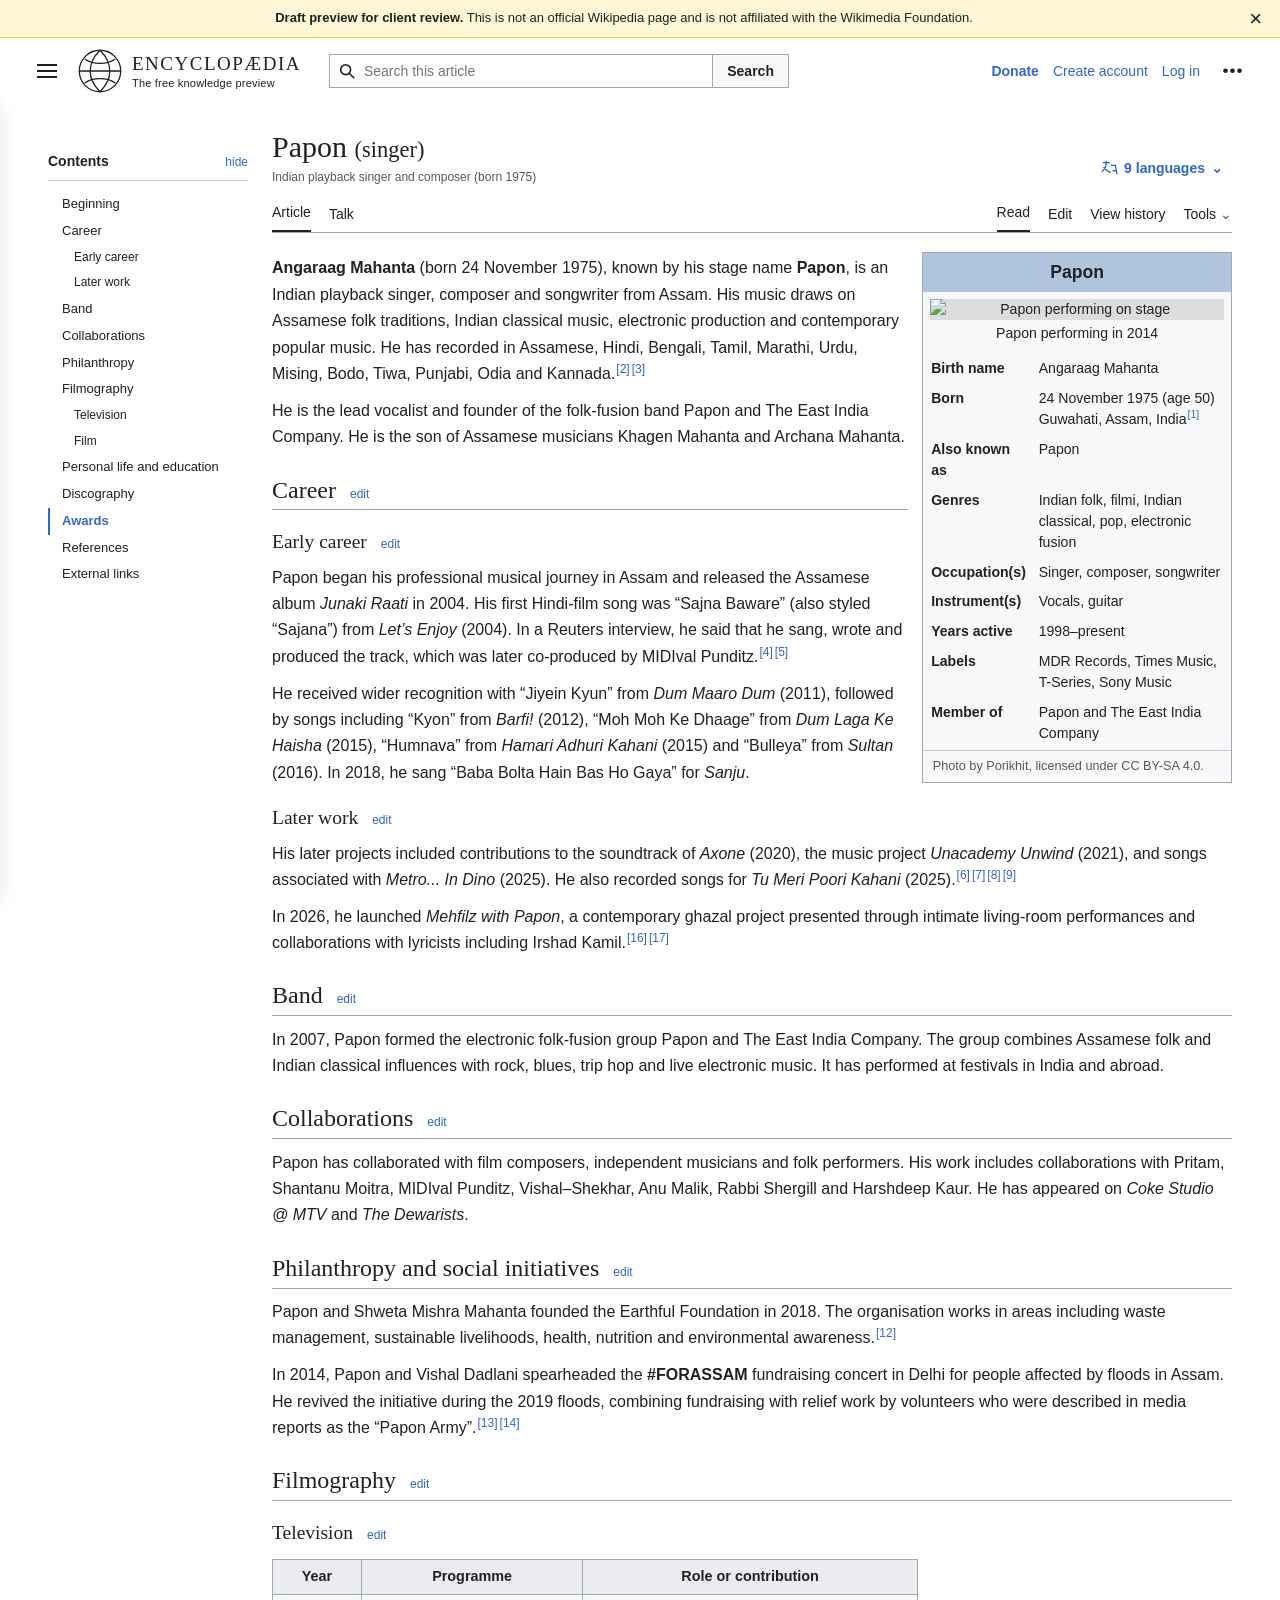
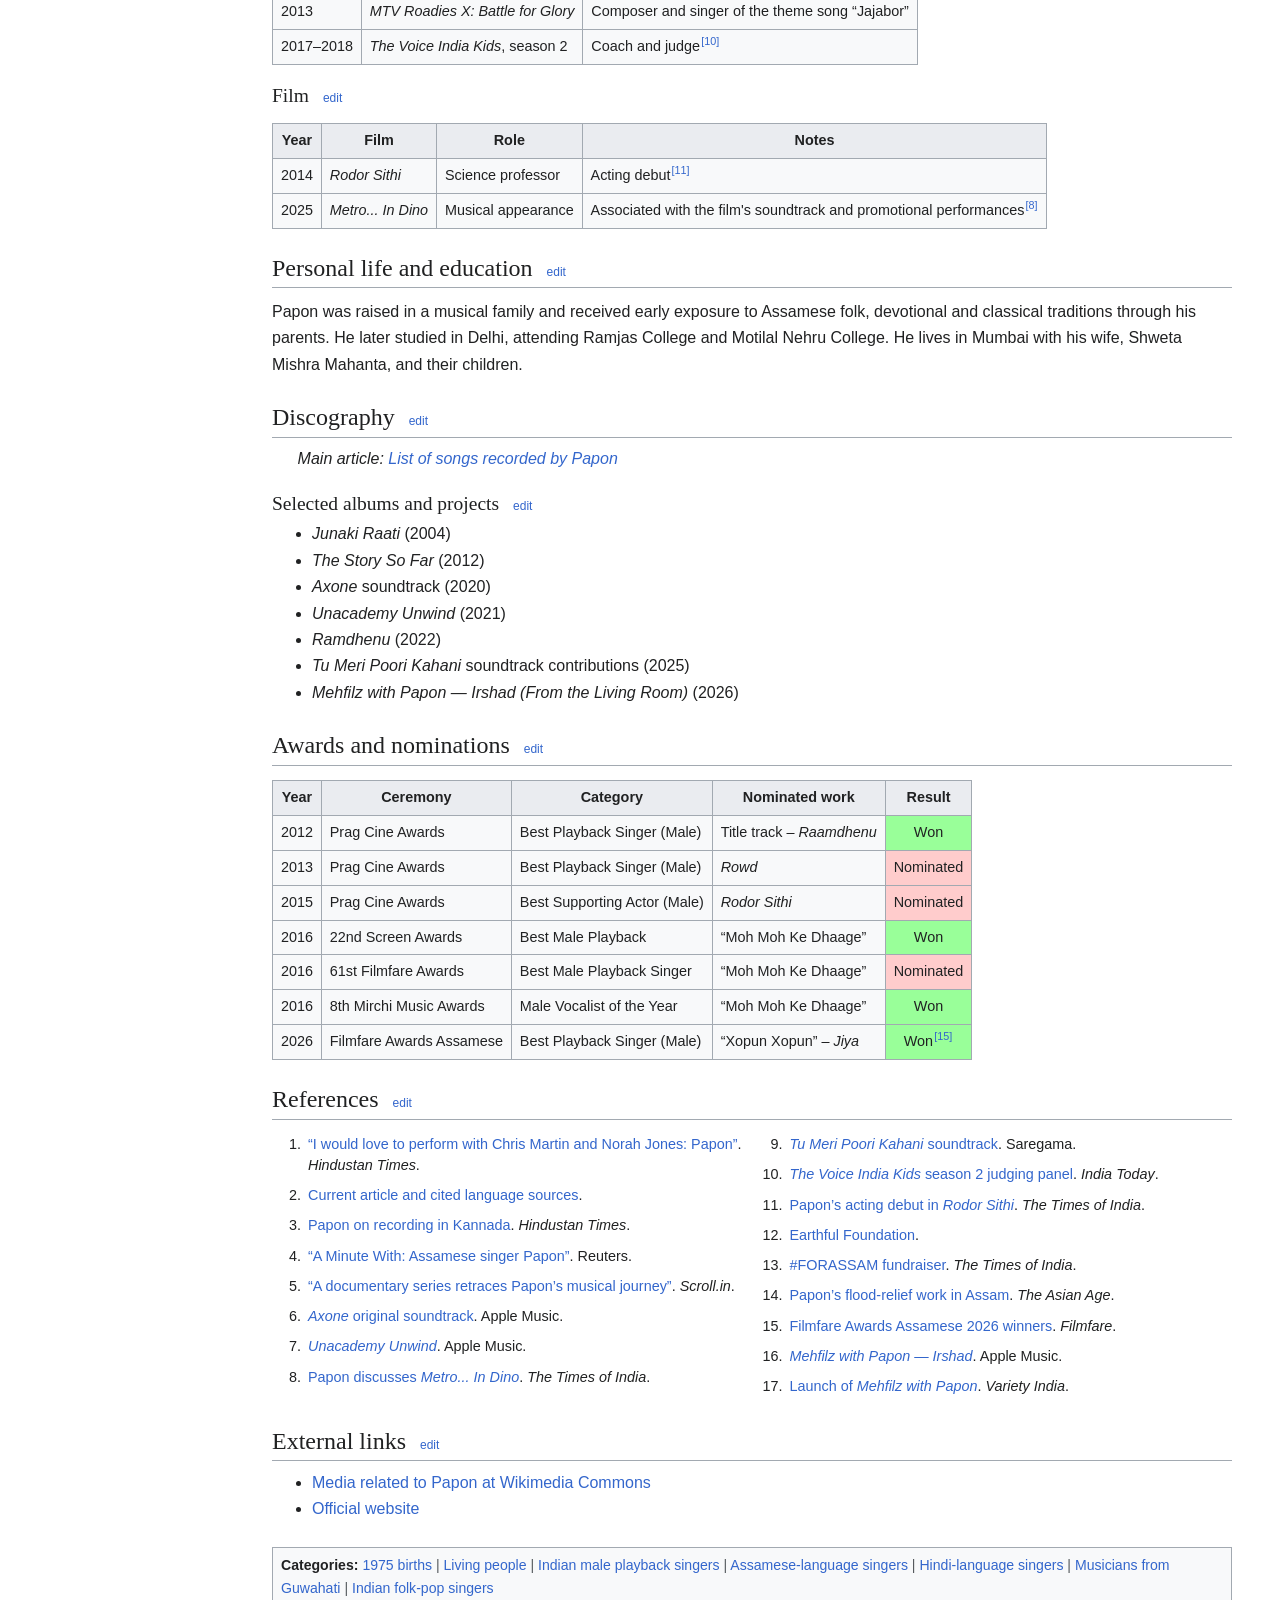
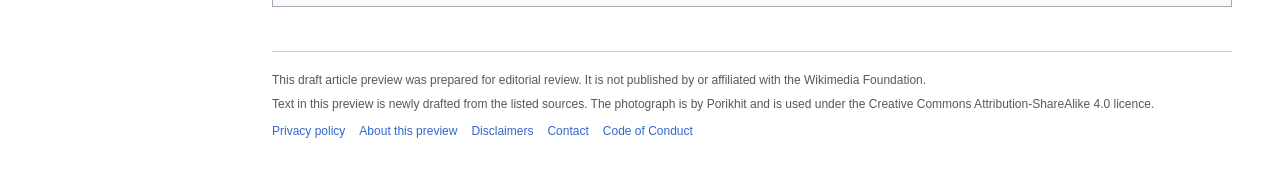
==== index.html @ c2bdddf6 "Add files via upload" ====
<!doctype html>
<html lang="en" data-theme="light" data-font-size="standard" data-content-width="standard">
<head>
  <meta charset="utf-8">
  <meta name="viewport" content="width=device-width, initial-scale=1">
  <meta name="description" content="Client review preview of a proposed encyclopaedia article about Papon. Not an official Wikipedia page.">
  <title>Papon (singer) — Proposed article preview</title>
  <link rel="stylesheet" href="styles.css">
</head>
<body>
  <a class="skip-link" href="#content">Jump to content</a>

  <div class="draft-notice" role="note">
    <strong>Draft preview for client review.</strong>
    This is not an official Wikipedia page and is not affiliated with the Wikimedia Foundation.
    <button type="button" id="dismissNotice" aria-label="Dismiss preview notice">×</button>
  </div>

  <header class="vector-header" id="top">
    <div class="vector-header-start">
      <button class="icon-button menu-button" id="menuButton" type="button" aria-label="Open main menu" aria-expanded="false">
        <span></span><span></span><span></span>
      </button>

      <a class="site-identity" href="#top" aria-label="Encyclopaedia preview home">
        <span class="site-symbol" aria-hidden="true">
          <svg viewBox="0 0 44 44" role="img"><circle cx="22" cy="22" r="19"></circle><path d="M3 22h38M22 3c6 6 9 12 9 19s-3 13-9 19M22 3c-6 6-9 12-9 19s3 13 9 19M8 11c4 3 9 4 14 4s10-1 14-4M8 33c4-3 9-4 14-4s10 1 14 4"></path></svg>
        </span>
        <span class="site-wordmark">
          <span class="site-name">ENCYCLOPÆDIA</span>
          <span class="site-tagline">The free knowledge preview</span>
        </span>
      </a>
    </div>

    <form class="site-search" id="siteSearch" role="search">
      <label class="search-field">
        <svg viewBox="0 0 20 20" aria-hidden="true"><circle cx="8.5" cy="8.5" r="5.5"></circle><path d="M12.5 12.5 18 18"></path></svg>
        <input id="searchInput" type="search" placeholder="Search this article" autocomplete="off">
      </label>
      <button type="submit">Search</button>
      <div class="search-results" id="searchResults" hidden></div>
    </form>

    <nav class="vector-user-links" aria-label="User links">
      <a href="#" class="donate-link">Donate</a>
      <a href="#">Create account</a>
      <a href="#">Log in</a>
      <button class="icon-button dots-button" id="personalMenuButton" type="button" aria-label="More user options" aria-expanded="false">•••</button>
      <div class="dropdown dropdown-right" id="personalMenu" hidden>
        <a href="#">Contributions</a>
        <a href="#">Talk</a>
      </div>
    </nav>
  </header>

  <div class="page-layout">
    <aside class="main-menu-drawer" id="mainMenu" aria-label="Main menu">
      <div class="drawer-heading">Main menu</div>
      <nav>
        <a href="#top">Main page</a>
        <a href="#career">Contents</a>
        <a href="#references">Current events</a>
        <a href="#">Random article</a>
        <a href="#">About this preview</a>
        <a href="#">Contact</a>
      </nav>
      <hr>
      <div class="drawer-heading">Contribute</div>
      <nav>
        <a href="#">Help</a>
        <a href="#">Learn to edit</a>
        <a href="#">Community portal</a>
        <a href="#">Recent changes</a>
      </nav>
    </aside>

    <aside class="vector-toc" id="toc" aria-label="Contents">
      <div class="toc-header">
        <strong>Contents</strong>
        <button type="button" id="hideToc">hide</button>
      </div>
      <div class="toc-progress" aria-hidden="true"><span id="tocProgress"></span></div>
      <nav id="tocNav">
        <a class="active" href="#top">Beginning</a>
        <a href="#career"><span>1</span> Career</a>
        <a class="toc-sub" href="#early-career"><span>1.1</span> Early career</a>
        <a class="toc-sub" href="#later-work"><span>1.2</span> Later work</a>
        <a href="#band"><span>2</span> Band</a>
        <a href="#collaborations"><span>3</span> Collaborations</a>
        <a href="#philanthropy"><span>4</span> Philanthropy</a>
        <a href="#filmography"><span>5</span> Filmography</a>
        <a class="toc-sub" href="#television"><span>5.1</span> Television</a>
        <a class="toc-sub" href="#film"><span>5.2</span> Film</a>
        <a href="#personal-life"><span>6</span> Personal life and education</a>
        <a href="#discography"><span>7</span> Discography</a>
        <a href="#awards"><span>8</span> Awards</a>
        <a href="#references"><span>9</span> References</a>
        <a href="#external-links"><span>10</span> External links</a>
      </nav>
    </aside>

    <main class="content-column" id="content">
      <div class="page-heading-row">
        <div>
          <h1 id="firstHeading">Papon <span>(singer)</span></h1>
          <p class="page-description">Indian playback singer and composer (born 1975)</p>
        </div>
        <button class="language-button" id="languageButton" type="button" aria-expanded="false">
          <svg viewBox="0 0 20 20" aria-hidden="true"><path d="M3 4h8M7 2v2c0 5-2 8-5 10M4 9c2 3 5 5 8 6M12 7h5l2 10M14 13h4"></path></svg>
          9 languages
          <span>⌄</span>
        </button>
        <div class="dropdown language-dropdown" id="languageMenu" hidden>
          <a href="#">অসমীয়া</a><a href="#">हिन्दी</a><a href="#">বাংলা</a><a href="#">தமிழ்</a><a href="#">मराठी</a><a href="#">ਪੰਜਾਬੀ</a>
        </div>
      </div>

      <div class="page-tabs" aria-label="Page navigation">
        <div class="tabs-left">
          <a class="selected" href="#top">Article</a>
          <a href="#">Talk</a>
        </div>
        <div class="tabs-right">
          <a class="selected" href="#top">Read</a>
          <a href="#">Edit</a>
          <a href="#">View history</a>
          <button class="tools-button" id="toolsButton" type="button" aria-expanded="false">Tools <span>⌄</span></button>
          <div class="dropdown tools-dropdown" id="toolsMenu" hidden>
            <strong>Tools</strong>
            <a href="#">What links here</a>
            <a href="#">Related changes</a>
            <a href="#">Upload file</a>
            <a href="#references">Page information</a>
            <a href="#references">Cite this page</a>
            <hr>
            <strong>Print/export</strong>
            <a href="#">Download as PDF</a>
            <a href="#">Printable version</a>
          </div>
        </div>
      </div>

      <div class="mobile-toolbar" aria-label="Article tools">
        <button type="button" id="mobileTocButton">☰ Contents</button>
        <button type="button" id="mobileAppearanceButton">Aa Appearance</button>
        <button type="button" id="shareButton">↗ Share</button>
      </div>

      <article class="mw-body-content">
        <aside class="infobox biography vcard">
          <div class="infobox-title fn">Papon</div>
          <div class="infobox-image-wrap">
            <img class="infobox-image" src="https://upload.wikimedia.org/wikipedia/commons/thumb/5/53/Papon_Euphuism.jpg/960px-Papon_Euphuism.jpg" alt="Papon performing on stage" loading="eager">
          </div>
          <div class="infobox-caption">Papon performing in 2014</div>
          <table>
            <tbody>
              <tr><th scope="row">Birth name</th><td>Angaraag Mahanta</td></tr>
              <tr><th scope="row">Born</th><td><span class="bday">24 November 1975</span> (age 50)<br><span class="birthplace">Guwahati, Assam, India</span><sup><a href="#cite_note-1">[1]</a></sup></td></tr>
              <tr><th scope="row">Also known as</th><td>Papon</td></tr>
              <tr><th scope="row">Genres</th><td>Indian folk, filmi, Indian classical, pop, electronic fusion</td></tr>
              <tr><th scope="row">Occupation(s)</th><td>Singer, composer, songwriter</td></tr>
              <tr><th scope="row">Instrument(s)</th><td>Vocals, guitar</td></tr>
              <tr><th scope="row">Years active</th><td>1998–present</td></tr>
              <tr><th scope="row">Labels</th><td>MDR Records, Times Music, T-Series, Sony Music</td></tr>
              <tr><th scope="row">Member of</th><td>Papon and The East India Company</td></tr>
            </tbody>
          </table>
          <div class="infobox-credit">Photo by Porikhit, licensed under CC BY-SA 4.0.</div>
        </aside>

        <p><b>Angaraag Mahanta</b> (born 24 November 1975), known by his stage name <b>Papon</b>, is an Indian playback singer, composer and songwriter from Assam. His music draws on Assamese folk traditions, Indian classical music, electronic production and contemporary popular music. He has recorded in Assamese, Hindi, Bengali, Tamil, Marathi, Urdu, Mising, Bodo, Tiwa, Punjabi, Odia and Kannada.<sup><a href="#cite_note-2">[2]</a><a href="#cite_note-3">[3]</a></sup></p>

        <p>He is the lead vocalist and founder of the folk-fusion band Papon and The East India Company. He is the son of Assamese musicians Khagen Mahanta and Archana Mahanta.</p>

        <section id="career">
          <h2><span class="mw-headline">Career</span><button class="section-edit">edit</button></h2>
          <div id="early-career" class="anchor-offset"></div>
          <h3><span class="mw-headline">Early career</span><button class="section-edit">edit</button></h3>
          <p>Papon began his professional musical journey in Assam and released the Assamese album <i>Junaki Raati</i> in 2004. His first Hindi-film song was “Sajna Baware” (also styled “Sajana”) from <i>Let’s Enjoy</i> (2004). In a Reuters interview, he said that he sang, wrote and produced the track, which was later co-produced by MIDIval Punditz.<sup><a href="#cite_note-4">[4]</a><a href="#cite_note-5">[5]</a></sup></p>

          <p>He received wider recognition with “Jiyein Kyun” from <i>Dum Maaro Dum</i> (2011), followed by songs including “Kyon” from <i>Barfi!</i> (2012), “Moh Moh Ke Dhaage” from <i>Dum Laga Ke Haisha</i> (2015), “Humnava” from <i>Hamari Adhuri Kahani</i> (2015) and “Bulleya” from <i>Sultan</i> (2016). In 2018, he sang “Baba Bolta Hain Bas Ho Gaya” for <i>Sanju</i>.</p>

          <div id="later-work" class="anchor-offset"></div>
          <h3><span class="mw-headline">Later work</span><button class="section-edit">edit</button></h3>
          <p>His later projects included contributions to the soundtrack of <i>Axone</i> (2020), the music project <i>Unacademy Unwind</i> (2021), and songs associated with <i>Metro... In Dino</i> (2025). He also recorded songs for <i>Tu Meri Poori Kahani</i> (2025).<sup><a href="#cite_note-6">[6]</a><a href="#cite_note-7">[7]</a><a href="#cite_note-8">[8]</a><a href="#cite_note-9">[9]</a></sup></p>

          <p>In 2026, he launched <i>Mehfilz with Papon</i>, a contemporary ghazal project presented through intimate living-room performances and collaborations with lyricists including Irshad Kamil.<sup><a href="#cite_note-16">[16]</a><a href="#cite_note-17">[17]</a></sup></p>
        </section>

        <section id="band">
          <h2><span class="mw-headline">Band</span><button class="section-edit">edit</button></h2>
          <p>In 2007, Papon formed the electronic folk-fusion group Papon and The East India Company. The group combines Assamese folk and Indian classical influences with rock, blues, trip hop and live electronic music. It has performed at festivals in India and abroad.</p>
        </section>

        <section id="collaborations">
          <h2><span class="mw-headline">Collaborations</span><button class="section-edit">edit</button></h2>
          <p>Papon has collaborated with film composers, independent musicians and folk performers. His work includes collaborations with Pritam, Shantanu Moitra, MIDIval Punditz, Vishal–Shekhar, Anu Malik, Rabbi Shergill and Harshdeep Kaur. He has appeared on <i>Coke Studio @ MTV</i> and <i>The Dewarists</i>.</p>
        </section>

        <section id="philanthropy">
          <h2><span class="mw-headline">Philanthropy and social initiatives</span><button class="section-edit">edit</button></h2>
          <p>Papon and Shweta Mishra Mahanta founded the Earthful Foundation in 2018. The organisation works in areas including waste management, sustainable livelihoods, health, nutrition and environmental awareness.<sup><a href="#cite_note-12">[12]</a></sup></p>

          <p>In 2014, Papon and Vishal Dadlani spearheaded the <b>#FORASSAM</b> fundraising concert in Delhi for people affected by floods in Assam. He revived the initiative during the 2019 floods, combining fundraising with relief work by volunteers who were described in media reports as the “Papon Army”.<sup><a href="#cite_note-13">[13]</a><a href="#cite_note-14">[14]</a></sup></p>
        </section>

        <section id="filmography">
          <h2><span class="mw-headline">Filmography</span><button class="section-edit">edit</button></h2>
          <div id="television" class="anchor-offset"></div>
          <h3><span class="mw-headline">Television</span><button class="section-edit">edit</button></h3>
          <table class="wikitable sortable">
            <thead><tr><th>Year</th><th>Programme</th><th>Role or contribution</th></tr></thead>
            <tbody>
              <tr><td>2013</td><td><i>MTV Roadies X: Battle for Glory</i></td><td>Composer and singer of the theme song “Jajabor”</td></tr>
              <tr><td>2017–2018</td><td><i>The Voice India Kids</i>, season 2</td><td>Coach and judge<sup><a href="#cite_note-10">[10]</a></sup></td></tr>
            </tbody>
          </table>

          <div id="film" class="anchor-offset"></div>
          <h3><span class="mw-headline">Film</span><button class="section-edit">edit</button></h3>
          <table class="wikitable sortable">
            <thead><tr><th>Year</th><th>Film</th><th>Role</th><th>Notes</th></tr></thead>
            <tbody>
              <tr><td>2014</td><td><i>Rodor Sithi</i></td><td>Science professor</td><td>Acting debut<sup><a href="#cite_note-11">[11]</a></sup></td></tr>
              <tr><td>2025</td><td><i>Metro... In Dino</i></td><td>Musical appearance</td><td>Associated with the film's soundtrack and promotional performances<sup><a href="#cite_note-8">[8]</a></sup></td></tr>
            </tbody>
          </table>
        </section>

        <section id="personal-life">
          <h2><span class="mw-headline">Personal life and education</span><button class="section-edit">edit</button></h2>
          <p>Papon was raised in a musical family and received early exposure to Assamese folk, devotional and classical traditions through his parents. He later studied in Delhi, attending Ramjas College and Motilal Nehru College. He lives in Mumbai with his wife, Shweta Mishra Mahanta, and their children.</p>
        </section>

        <section id="discography">
          <h2><span class="mw-headline">Discography</span><button class="section-edit">edit</button></h2>
          <div class="hatnote">Main article: <a href="#">List of songs recorded by Papon</a></div>
          <h3><span class="mw-headline">Selected albums and projects</span><button class="section-edit">edit</button></h3>
          <ul>
            <li><i>Junaki Raati</i> (2004)</li>
            <li><i>The Story So Far</i> (2012)</li>
            <li><i>Axone</i> soundtrack (2020)</li>
            <li><i>Unacademy Unwind</i> (2021)</li>
            <li><i>Ramdhenu</i> (2022)</li>
            <li><i>Tu Meri Poori Kahani</i> soundtrack contributions (2025)</li>
            <li><i>Mehfilz with Papon — Irshad (From the Living Room)</i> (2026)</li>
          </ul>
        </section>

        <section id="awards">
          <h2><span class="mw-headline">Awards and nominations</span><button class="section-edit">edit</button></h2>
          <table class="wikitable sortable">
            <thead><tr><th>Year</th><th>Ceremony</th><th>Category</th><th>Nominated work</th><th>Result</th></tr></thead>
            <tbody>
              <tr><td>2012</td><td>Prag Cine Awards</td><td>Best Playback Singer (Male)</td><td>Title track – <i>Raamdhenu</i></td><td class="table-yes2">Won</td></tr>
              <tr><td>2013</td><td>Prag Cine Awards</td><td>Best Playback Singer (Male)</td><td><i>Rowd</i></td><td class="table-no2">Nominated</td></tr>
              <tr><td>2015</td><td>Prag Cine Awards</td><td>Best Supporting Actor (Male)</td><td><i>Rodor Sithi</i></td><td class="table-no2">Nominated</td></tr>
              <tr><td>2016</td><td>22nd Screen Awards</td><td>Best Male Playback</td><td>“Moh Moh Ke Dhaage”</td><td class="table-yes2">Won</td></tr>
              <tr><td>2016</td><td>61st Filmfare Awards</td><td>Best Male Playback Singer</td><td>“Moh Moh Ke Dhaage”</td><td class="table-no2">Nominated</td></tr>
              <tr><td>2016</td><td>8th Mirchi Music Awards</td><td>Male Vocalist of the Year</td><td>“Moh Moh Ke Dhaage”</td><td class="table-yes2">Won</td></tr>
              <tr><td>2026</td><td>Filmfare Awards Assamese</td><td>Best Playback Singer (Male)</td><td>“Xopun Xopun” – <i>Jiya</i></td><td class="table-yes2">Won<sup><a href="#cite_note-15">[15]</a></sup></td></tr>
            </tbody>
          </table>
        </section>

        <section id="references">
          <h2><span class="mw-headline">References</span><button class="section-edit">edit</button></h2>
          <div class="reflist">
            <ol class="references">
              <li id="cite_note-1"><span class="reference-text"><a href="https://www.hindustantimes.com/brunch/i-would-love-to-perform-with-chris-martin-and-norah-jones-papon/story-rkbmpdgSqPkNiPWVTQy6dI.html" target="_blank" rel="noopener">“I would love to perform with Chris Martin and Norah Jones: Papon”</a>. <i>Hindustan Times</i>.</span></li>
              <li id="cite_note-2"><span class="reference-text"><a href="https://en.wikipedia.org/wiki/Papon_(singer)" target="_blank" rel="noopener">Current article and cited language sources</a>.</span></li>
              <li id="cite_note-3"><span class="reference-text"><a href="https://www.hindustantimes.com/htcity/cinema/papon-wishes-to-sing-more-in-kannada-calling-it-a-soft-and-beautiful-language-101700742913174.html" target="_blank" rel="noopener">Papon on recording in Kannada</a>. <i>Hindustan Times</i>.</span></li>
              <li id="cite_note-4"><span class="reference-text"><a href="https://www.reuters.com/article/world/a-minute-with-assamese-singer-papon-idUSDEE81C0EB/" target="_blank" rel="noopener">“A Minute With: Assamese singer Papon”</a>. Reuters.</span></li>
              <li id="cite_note-5"><span class="reference-text"><a href="https://scroll.in/reel/813429/a-documentary-series-retraces-papons-musical-journey-from-assam-to-mumbai" target="_blank" rel="noopener">“A documentary series retraces Papon’s musical journey”</a>. <i>Scroll.in</i>.</span></li>
              <li id="cite_note-6"><span class="reference-text"><a href="https://music.apple.com/in/album/axone-original-motion-picture-soundtrack/1521253264" target="_blank" rel="noopener"><i>Axone</i> original soundtrack</a>. Apple Music.</span></li>
              <li id="cite_note-7"><span class="reference-text"><a href="https://music.apple.com/in/album/unacademy-unwind/1669756666" target="_blank" rel="noopener"><i>Unacademy Unwind</i></a>. Apple Music.</span></li>
              <li id="cite_note-8"><span class="reference-text"><a href="https://timesofindia.indiatimes.com/entertainment/hindi/bollywood/news/papon-performs-unreleased-song-from-metro-in-dino-talks-about-his-collaboration-with-pritam/articleshow/121482098.cms" target="_blank" rel="noopener">Papon discusses <i>Metro... In Dino</i></a>. <i>The Times of India</i>.</span></li>
              <li id="cite_note-9"><span class="reference-text"><a href="https://www.saregama.com/album/tu-meri-poori-kahani_178029" target="_blank" rel="noopener"><i>Tu Meri Poori Kahani</i> soundtrack</a>. Saregama.</span></li>
              <li id="cite_note-10"><span class="reference-text"><a href="https://www.indiatoday.in/television/reality-tv/story/the-voice-india-kids-season-2-himesh-reshammiya-shaan-papon-palak-muchhal-lifetv-1078643-2017-10-31" target="_blank" rel="noopener"><i>The Voice India Kids</i> season 2 judging panel</a>. <i>India Today</i>.</span></li>
              <li id="cite_note-11"><span class="reference-text"><a href="https://timesofindia.indiatimes.com/entertainment/hindi/music/news/singer-papon-the-voice-behind-madras-cafes-maula-sun-le-re-barfis-kyon-and-dum-maaro-dums-jiyein-kyun-has-added-another-skill-to-his-list-/articleshow/27291892.cms" target="_blank" rel="noopener">Papon’s acting debut in <i>Rodor Sithi</i></a>. <i>The Times of India</i>.</span></li>
              <li id="cite_note-12"><span class="reference-text"><a href="https://earthful.org/" target="_blank" rel="noopener">Earthful Foundation</a>.</span></li>
              <li id="cite_note-13"><span class="reference-text"><a href="https://timesofindia.indiatimes.com/entertainment/hindi/music/music-events/forassam-fund-raiser-musical-concert-for-the-victims-of-assam-floods/articleshow/44835001.cms" target="_blank" rel="noopener">#FORASSAM fundraiser</a>. <i>The Times of India</i>.</span></li>
              <li id="cite_note-14"><span class="reference-text"><a href="https://www.asianage.com/entertainment/music/250819/singer-papon-rebuilding-assam-with-his-heroic-efforts.html" target="_blank" rel="noopener">Papon’s flood-relief work in Assam</a>. <i>The Asian Age</i>.</span></li>
              <li id="cite_note-15"><span class="reference-text"><a href="https://www.filmfare.com/news/bollywood/full-winners-list-of-filmfare-awards-assamese-2026_-82039.html" target="_blank" rel="noopener">Filmfare Awards Assamese 2026 winners</a>. <i>Filmfare</i>.</span></li>
              <li id="cite_note-16"><span class="reference-text"><a href="https://music.apple.com/in/album/mehfilz-with-papon-irshad-from-the-living-room-ep/6781835493" target="_blank" rel="noopener"><i>Mehfilz with Papon — Irshad</i></a>. Apple Music.</span></li>
              <li id="cite_note-17"><span class="reference-text"><a href="https://varietyindia.com/with-new-single-apne-khilaaf-papon-begins-dream-project-mehfilz-with-papon/" target="_blank" rel="noopener">Launch of <i>Mehfilz with Papon</i></a>. <i>Variety India</i>.</span></li>
            </ol>
          </div>
        </section>

        <section id="external-links">
          <h2><span class="mw-headline">External links</span><button class="section-edit">edit</button></h2>
          <ul>
            <li><a href="https://commons.wikimedia.org/wiki/Category:Angaraag_Mahanta" target="_blank" rel="noopener">Media related to Papon at Wikimedia Commons</a></li>
            <li><a href="#">Official website</a></li>
          </ul>
        </section>

        <div class="navbox categories-box">
          <span>Categories:</span>
          <a href="#">1975 births</a>
          <a href="#">Living people</a>
          <a href="#">Indian male playback singers</a>
          <a href="#">Assamese-language singers</a>
          <a href="#">Hindi-language singers</a>
          <a href="#">Musicians from Guwahati</a>
          <a href="#">Indian folk-pop singers</a>
        </div>
      </article>

      <footer class="content-footer">
        <p>This draft article preview was prepared for editorial review. It is not published by or affiliated with the Wikimedia Foundation.</p>
        <p>Text in this preview is newly drafted from the listed sources. The photograph is by Porikhit and is used under the Creative Commons Attribution-ShareAlike 4.0 licence.</p>
        <nav><a href="#">Privacy policy</a><a href="#">About this preview</a><a href="#">Disclaimers</a><a href="#">Contact</a><a href="#">Code of Conduct</a></nav>
      </footer>
    </main>

    <aside class="appearance-panel" id="appearancePanel" aria-label="Appearance">
      <div class="appearance-heading">
        <strong>Appearance</strong>
        <button type="button" id="hideAppearance">hide</button>
      </div>
      <fieldset>
        <legend>Text</legend>
        <label><input type="radio" name="fontSize" value="small"> <span>Small</span></label>
        <label><input type="radio" name="fontSize" value="standard" checked> <span>Standard</span></label>
        <label><input type="radio" name="fontSize" value="large"> <span>Large</span></label>
      </fieldset>
      <fieldset>
        <legend>Width</legend>
        <label><input type="radio" name="contentWidth" value="standard" checked> <span>Standard</span></label>
        <label><input type="radio" name="contentWidth" value="wide"> <span>Wide</span></label>
      </fieldset>
      <fieldset>
        <legend>Color</legend>
        <label><input type="radio" name="theme" value="auto" checked> <span>Automatic</span></label>
        <label><input type="radio" name="theme" value="light"> <span>Light</span></label>
        <label><input type="radio" name="theme" value="dark"> <span>Dark</span></label>
      </fieldset>
    </aside>
  </div>

  <div class="drawer-backdrop" id="drawerBackdrop" hidden></div>
  <div class="toast" id="toast" role="status" aria-live="polite" hidden></div>
  <script src="script.js"></script>
</body>
</html>
---- styles.css ----
:root {
  --background: #fff;
  --surface: #fff;
  --surface-muted: #f8f9fa;
  --surface-subtle: #eaecf0;
  --border: #a2a9b1;
  --border-light: #c8ccd1;
  --text: #202122;
  --muted: #54595d;
  --link: #36c;
  --link-visited: #795cb2;
  --accent: #36c;
  --notice-bg: #fff7d6;
  --notice-border: #fc3;
  --header-height: 66px;
  --notice-height: 38px;
  --article-font-size: 16px;
  --content-max: 960px;
  --layout-gap: 24px;
  --heading-font: "Linux Libertine", "Iowan Old Style", "Palatino Linotype", Palatino, Georgia, serif;
  --sans-font: -apple-system, BlinkMacSystemFont, "Segoe UI", Roboto, Lato, Helvetica, Arial, sans-serif;
}

html[data-theme="dark"] {
  --background: #101418;
  --surface: #161b22;
  --surface-muted: #20262d;
  --surface-subtle: #2d333b;
  --border: #6e7781;
  --border-light: #444c56;
  --text: #e6edf3;
  --muted: #a9b1ba;
  --link: #8ab4f8;
  --link-visited: #c49df1;
  --notice-bg: #3d3412;
  --notice-border: #d4a72c;
}

html[data-font-size="small"] { --article-font-size: 14px; }
html[data-font-size="standard"] { --article-font-size: 16px; }
html[data-font-size="large"] { --article-font-size: 18px; }
html[data-content-width="wide"] { --content-max: 1180px; }

* { box-sizing: border-box; }
html { scroll-behavior: smooth; }
body {
  margin: 0;
  background: var(--background);
  color: var(--text);
  font-family: var(--sans-font);
  font-size: 14px;
  line-height: 1.6;
  text-rendering: optimizeLegibility;
}
a { color: var(--link); text-decoration: none; }
a:visited { color: var(--link-visited); }
a:hover { text-decoration: underline; }
button, input { font: inherit; }
button { color: inherit; }

.skip-link {
  position: fixed;
  left: 8px;
  top: -100px;
  z-index: 9999;
  padding: 8px 12px;
  background: var(--surface);
  border: 2px solid var(--accent);
}
.skip-link:focus { top: 8px; }

.draft-notice {
  min-height: var(--notice-height);
  padding: 8px 48px 8px 16px;
  background: var(--notice-bg);
  border-bottom: 1px solid var(--notice-border);
  color: var(--text);
  font-size: 13px;
  text-align: center;
  position: relative;
}
.draft-notice button {
  position: absolute;
  right: 12px;
  top: 50%;
  transform: translateY(-50%);
  border: 0;
  background: transparent;
  font-size: 22px;
  line-height: 1;
  cursor: pointer;
}

.vector-header {
  min-height: var(--header-height);
  padding: 8px 44px;
  display: grid;
  grid-template-columns: minmax(280px, auto) minmax(300px, 500px) minmax(300px, 1fr);
  align-items: center;
  gap: 28px;
  background: var(--surface);
  position: relative;
  z-index: 30;
}
.vector-header-start { display: flex; align-items: center; gap: 10px; min-width: 0; }
.icon-button {
  border: 0;
  background: transparent;
  min-width: 38px;
  min-height: 38px;
  border-radius: 2px;
  cursor: pointer;
}
.icon-button:hover { background: var(--surface-muted); }
.menu-button { display: flex; flex-direction: column; justify-content: center; align-items: center; gap: 4px; }
.menu-button span { width: 20px; height: 2px; background: currentColor; }
.site-identity { display: flex; align-items: center; color: var(--text) !important; text-decoration: none !important; min-width: 0; }
.site-symbol { width: 48px; height: 48px; margin-right: 8px; flex: 0 0 auto; }
.site-symbol svg { width: 100%; height: 100%; fill: none; stroke: currentColor; stroke-width: 1.2; }
.site-wordmark { display: flex; flex-direction: column; line-height: 1; }
.site-name { font-family: var(--heading-font); font-size: 19px; letter-spacing: 1.5px; }
.site-tagline { margin-top: 5px; font-size: 11px; letter-spacing: .2px; }

.site-search { display: flex; width: 100%; position: relative; }
.search-field {
  border: 1px solid var(--border);
  height: 34px;
  display: flex;
  align-items: center;
  flex: 1;
  background: var(--surface);
}
.search-field:focus-within { border-color: var(--accent); box-shadow: inset 0 0 0 1px var(--accent); }
.search-field svg { width: 18px; height: 18px; margin: 0 8px; fill: none; stroke: currentColor; stroke-width: 1.8; }
.search-field input { min-width: 0; flex: 1; border: 0; outline: 0; padding: 6px 8px 6px 0; color: var(--text); background: transparent; }
.site-search > button { height: 34px; border: 1px solid var(--border); border-left: 0; background: var(--surface-muted); font-weight: 700; padding: 0 14px; cursor: pointer; }
.site-search > button:hover { background: var(--surface-subtle); }
.search-results { position: absolute; left: 0; right: 72px; top: 36px; background: var(--surface); border: 1px solid var(--border-light); box-shadow: 0 3px 8px rgba(0,0,0,.18); z-index: 80; max-height: 280px; overflow: auto; }
.search-results button { display: block; width: 100%; padding: 10px 12px; text-align: left; border: 0; background: transparent; cursor: pointer; }
.search-results button:hover { background: var(--surface-muted); }
.search-results small { color: var(--muted); display: block; }

.vector-user-links { display: flex; justify-content: flex-end; align-items: center; gap: 14px; white-space: nowrap; position: relative; }
.vector-user-links a { font-size: 14px; }
.donate-link { font-weight: 700; }
.dots-button { font-size: 17px; letter-spacing: 1px; }

.page-layout {
  width: 100%;
  margin: 0 auto;
  display: grid;
  grid-template-columns: 220px minmax(0, var(--content-max)) 220px;
  justify-content: center;
  gap: var(--layout-gap);
  padding: 0 44px 48px;
}

.main-menu-drawer {
  position: fixed;
  top: calc(var(--header-height) + var(--notice-height));
  left: 0;
  bottom: 0;
  width: 280px;
  padding: 20px 24px;
  background: var(--surface);
  border-right: 1px solid var(--border-light);
  box-shadow: 5px 0 20px rgba(0,0,0,.14);
  z-index: 60;
  transform: translateX(-103%);
  transition: transform .18s ease;
  overflow: auto;
}
.main-menu-drawer.open { transform: translateX(0); }
.drawer-heading { font-weight: 700; margin: 0 0 8px; }
.main-menu-drawer nav { display: flex; flex-direction: column; }
.main-menu-drawer nav a { padding: 5px 0; }
.main-menu-drawer hr { border: 0; border-top: 1px solid var(--border-light); margin: 14px 0; }
.drawer-backdrop { position: fixed; inset: 0; z-index: 55; background: rgba(0,0,0,.32); }

.vector-toc, .appearance-panel {
  position: sticky;
  top: 18px;
  align-self: start;
  max-height: calc(100vh - 36px);
  overflow: auto;
  padding-top: 46px;
  scrollbar-width: thin;
}
.toc-header, .appearance-heading { display: flex; justify-content: space-between; align-items: baseline; padding-bottom: 8px; border-bottom: 1px solid var(--border-light); }
.toc-header strong, .appearance-heading strong { font-size: 14px; }
.toc-header button, .appearance-heading button { border: 0; background: transparent; color: var(--link); padding: 0; cursor: pointer; font-size: 12px; }
.toc-progress { height: 2px; background: transparent; }
.toc-progress span { display: block; width: 0; height: 100%; background: var(--accent); }
.vector-toc nav { display: flex; flex-direction: column; padding: 8px 0 22px; }
.vector-toc a { padding: 4px 0 4px 12px; color: var(--text); border-left: 2px solid transparent; font-size: 13px; line-height: 1.45; }
.vector-toc a:hover { color: var(--link); text-decoration: none; }
.vector-toc a.active { color: var(--link); border-left-color: var(--accent); font-weight: 700; }
.vector-toc a span { display: none; }
.vector-toc .toc-sub { padding-left: 24px; font-size: 12px; }

.content-column { min-width: 0; padding-top: 24px; }
.page-heading-row { min-height: 58px; position: relative; display: flex; justify-content: space-between; align-items: flex-end; gap: 24px; }
h1 { margin: 0; font-family: var(--heading-font); font-size: 30px; font-weight: 400; line-height: 1.25; }
h1 span { font-size: .75em; }
.page-description { margin: 2px 0 0; font-size: 12px; color: var(--muted); }
.language-button { border: 0; background: transparent; color: var(--link); font-weight: 700; display: flex; align-items: center; gap: 6px; padding: 7px 9px; border-radius: 2px; cursor: pointer; }
.language-button:hover { background: var(--surface-muted); }
.language-button svg { width: 18px; height: 18px; fill: none; stroke: currentColor; stroke-width: 1.5; }

.page-tabs { min-height: 42px; border-bottom: 1px solid var(--border); display: flex; justify-content: space-between; align-items: flex-end; margin-top: 4px; position: relative; }
.tabs-left, .tabs-right { display: flex; align-items: flex-end; gap: 18px; }
.page-tabs a, .tools-button { color: var(--text); padding: 10px 0 7px; border: 0; background: transparent; cursor: pointer; }
.page-tabs a:hover, .tools-button:hover { text-decoration: none; color: var(--link); }
.page-tabs .selected { border-bottom: 2px solid var(--text); }
.tools-button span { color: var(--muted); }
.dropdown { position: absolute; min-width: 210px; background: var(--surface); border: 1px solid var(--border-light); box-shadow: 0 3px 10px rgba(0,0,0,.2); padding: 8px 0; z-index: 75; }
.dropdown a, .dropdown strong { display: block; padding: 6px 14px; }
.dropdown a:hover { background: var(--surface-muted); text-decoration: none; }
.dropdown hr { border: 0; border-top: 1px solid var(--border-light); margin: 6px 0; }
.dropdown-right { right: 0; top: 42px; }
.tools-dropdown { right: 0; top: 42px; }
.language-dropdown { right: 0; top: 58px; }

.mobile-toolbar { display: none; border-bottom: 1px solid var(--border-light); gap: 8px; padding: 8px 0; overflow-x: auto; }
.mobile-toolbar button { border: 1px solid var(--border-light); background: var(--surface); padding: 6px 10px; white-space: nowrap; border-radius: 2px; }

.mw-body-content { font-family: var(--sans-font); font-size: var(--article-font-size); line-height: 1.65; padding-top: 12px; }
.mw-body-content p { margin: .65em 0; }
.mw-body-content h2, .mw-body-content h3 { font-family: var(--heading-font); font-weight: 400; line-height: 1.25; display: flex; align-items: baseline; }
.mw-body-content h2 { font-size: 1.5em; border-bottom: 1px solid var(--border); margin: 1em 0 .35em; padding-bottom: .2em; }
.mw-body-content h3 { font-size: 1.22em; margin: 1em 0 .25em; }
.section-edit { margin-left: 8px; border: 0; background: transparent; color: var(--link); font-family: var(--sans-font); font-size: 12px; cursor: pointer; }
.anchor-offset { scroll-margin-top: 12px; }
sup { line-height: 1; font-size: 75%; white-space: nowrap; }
sup a { padding: 0 1px; }

.infobox {
  float: right;
  clear: right;
  width: 22em;
  margin: .5em 0 1em 1em;
  border: 1px solid var(--border);
  border-spacing: 3px;
  background: var(--surface-muted);
  color: var(--text);
  font-size: 88%;
  line-height: 1.5;
}
.infobox-title { text-align: center; font-size: 125%; font-weight: 700; padding: .35em; background: #b0c4de; color: #202122; }
.infobox-image-wrap { padding: .5em .5em 0; text-align: center; }
.infobox-image { width: 100%; max-height: 330px; object-fit: cover; display: block; background: #ddd; }
.infobox-caption { padding: .25em .75em .55em; text-align: center; }
.infobox table { width: 100%; border-collapse: separate; border-spacing: 3px; }
.infobox th { vertical-align: top; text-align: left; width: 34%; padding: .2em .35em; }
.infobox td { vertical-align: top; padding: .2em .35em; }
.infobox-credit { border-top: 1px solid var(--border-light); padding: .5em .75em; color: var(--muted); font-size: 90%; }

.hatnote { font-style: italic; padding-left: 1.6em; margin-bottom: .5em; }
.wikitable { border-collapse: collapse; margin: 1em 0; background: var(--surface-muted); color: var(--text); font-size: 90%; }
.wikitable > tr > th, .wikitable > tr > td, .wikitable > * > tr > th, .wikitable > * > tr > td { border: 1px solid var(--border); padding: .35em .55em; }
.wikitable > tr > th, .wikitable > * > tr > th { background: var(--surface-subtle); text-align: center; font-weight: 700; }
.table-yes2 { background: #9f9; text-align: center; color: #202122; }
.table-no2 { background: #fcc; text-align: center; color: #202122; }
.mw-body-content ul { margin-top: .3em; }

.reflist { font-size: 90%; line-height: 1.45; }
.references { column-count: 2; column-gap: 36px; padding-left: 2.3em; }
.references li { break-inside: avoid-column; margin-bottom: .65em; padding-left: .2em; }

.categories-box { border: 1px solid var(--border); background: var(--surface-muted); padding: 6px 8px; margin-top: 24px; font-size: 88%; }
.categories-box span { font-weight: 700; }
.categories-box a + a::before { content: " | "; color: var(--muted); }

.content-footer { margin-top: 44px; padding-top: 14px; border-top: 1px solid var(--border-light); font-size: 12px; color: var(--muted); }
.content-footer p { margin: 5px 0; }
.content-footer nav { display: flex; flex-wrap: wrap; gap: 14px; margin-top: 8px; }

.appearance-panel fieldset { border: 0; padding: 0; margin: 18px 0 0; }
.appearance-panel legend { color: var(--muted); font-size: 12px; padding: 0; margin-bottom: 7px; }
.appearance-panel label { display: flex; align-items: center; gap: 7px; margin: 7px 0; font-size: 13px; cursor: pointer; }
.appearance-panel input { accent-color: var(--accent); }

.toast { position: fixed; left: 50%; bottom: 24px; transform: translateX(-50%); background: #202122; color: #fff; padding: 10px 14px; border-radius: 2px; z-index: 100; box-shadow: 0 5px 16px rgba(0,0,0,.3); }
mark.search-highlight { background: #ffec99; color: #202122; padding: 0 1px; }

@media (max-width: 1420px) {
  .page-layout { grid-template-columns: 200px minmax(0, var(--content-max)); }
  .appearance-panel { display: none; }
  .vector-header { grid-template-columns: minmax(260px, auto) minmax(260px, 460px) 1fr; padding-inline: 28px; }
}

@media (max-width: 1080px) {
  .vector-header { grid-template-columns: minmax(240px, auto) minmax(240px, 1fr) auto; gap: 16px; }
  .vector-user-links a { display: none; }
  .page-layout { grid-template-columns: minmax(0, var(--content-max)); padding-inline: 32px; }
  .vector-toc { display: none; }
  .mobile-toolbar { display: flex; }
}

@media (max-width: 720px) {
  :root { --header-height: 54px; }
  .draft-notice { text-align: left; font-size: 12px; padding-right: 38px; }
  .vector-header { padding: 6px 12px; grid-template-columns: 1fr auto; gap: 8px; border-bottom: 1px solid var(--border-light); position: sticky; top: 0; }
  .site-symbol { width: 36px; height: 36px; }
  .site-name { font-size: 15px; }
  .site-tagline { display: none; }
  .site-search { grid-column: 1 / -1; order: 3; display: none; }
  .vector-user-links { gap: 0; }
  .vector-user-links .dots-button { display: inline-block; }
  .page-layout { display: block; padding: 0 14px 32px; }
  .content-column { padding-top: 12px; }
  .page-heading-row { align-items: flex-start; min-height: 48px; }
  h1 { font-size: 28px; }
  .page-description { display: none; }
  .language-button { font-size: 0; padding: 6px; }
  .language-button svg { width: 22px; height: 22px; }
  .language-button span { font-size: 16px; }
  .page-tabs { min-height: 38px; }
  .tabs-right a { display: none; }
  .tabs-right { gap: 10px; }
  .tabs-left { gap: 16px; }
  .page-tabs a, .tools-button { padding: 8px 0 6px; }
  .tools-dropdown { right: 0; }
  .mobile-toolbar { margin: 0 -14px; padding: 8px 14px; }
  .mw-body-content { padding-top: 6px; display: flex; flex-direction: column; }
  .mw-body-content > p { order: 1; }
  .infobox { float: none; width: 100%; margin: .75em 0 1em; order: 2; }
  .mw-body-content > section { order: 3; }
  .mw-body-content > .categories-box { order: 4; }
  .infobox-image { max-height: 420px; object-position: center 20%; }
  .mw-body-content h2 { font-size: 1.45em; }
  .wikitable { display: block; width: 100%; overflow-x: auto; white-space: nowrap; }
  .references { column-count: 1; padding-left: 2em; }
  .section-edit { font-size: 11px; }
  .content-footer nav { gap: 9px 14px; }
  .main-menu-drawer { top: var(--header-height); }
  .language-dropdown { right: 0; top: 42px; }
}

@media (max-width: 390px) {
  .site-wordmark { max-width: 150px; overflow: hidden; }
  .site-name { white-space: nowrap; font-size: 14px; letter-spacing: 1px; }
  .page-layout { padding-inline: 12px; }
  .mobile-toolbar { margin-inline: -12px; padding-inline: 12px; }
  h1 { font-size: 26px; }
  .infobox-title { font-size: 120%; }
}

@media print {
  .draft-notice, .vector-header, .vector-toc, .appearance-panel, .page-tabs, .mobile-toolbar, .section-edit, .content-footer { display: none !important; }
  .page-layout { display: block; padding: 0; }
  .content-column { padding: 0; }
  body { color: #000; background: #fff; }
  a { color: #000; }
}
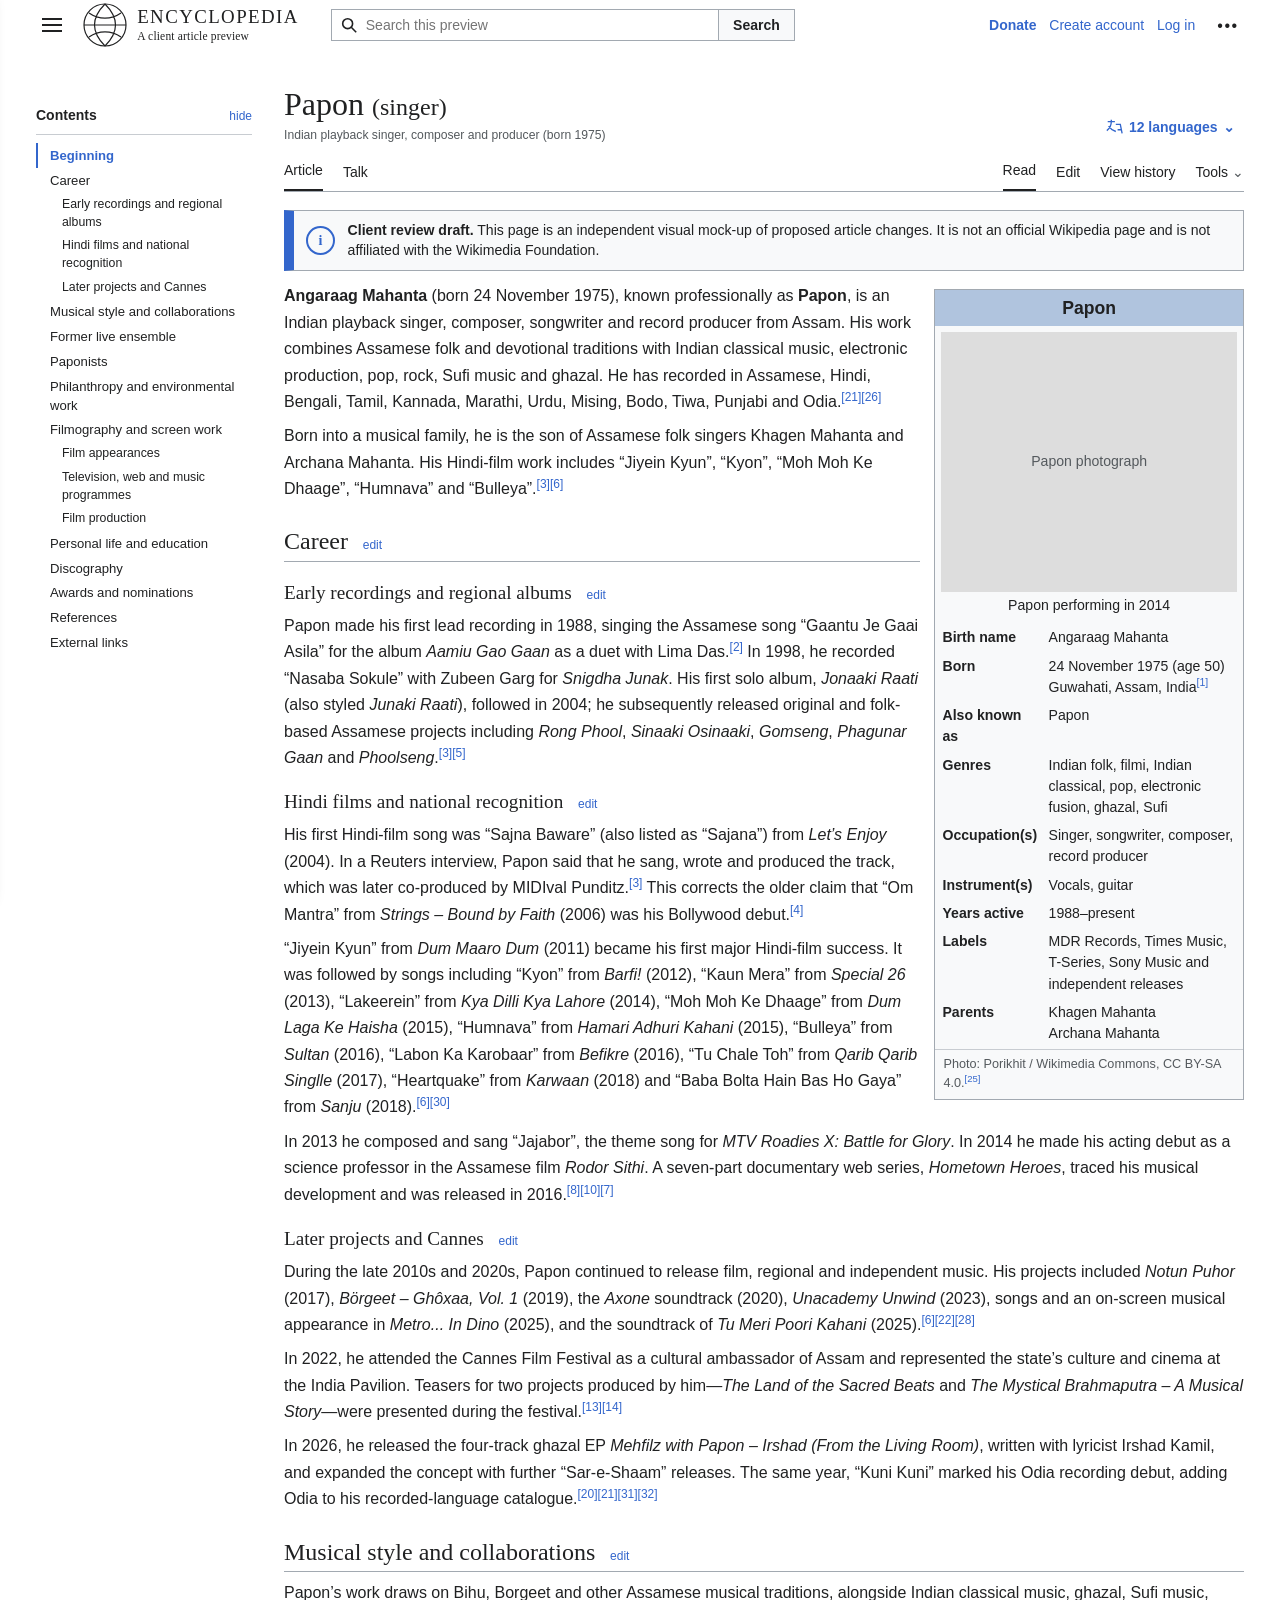
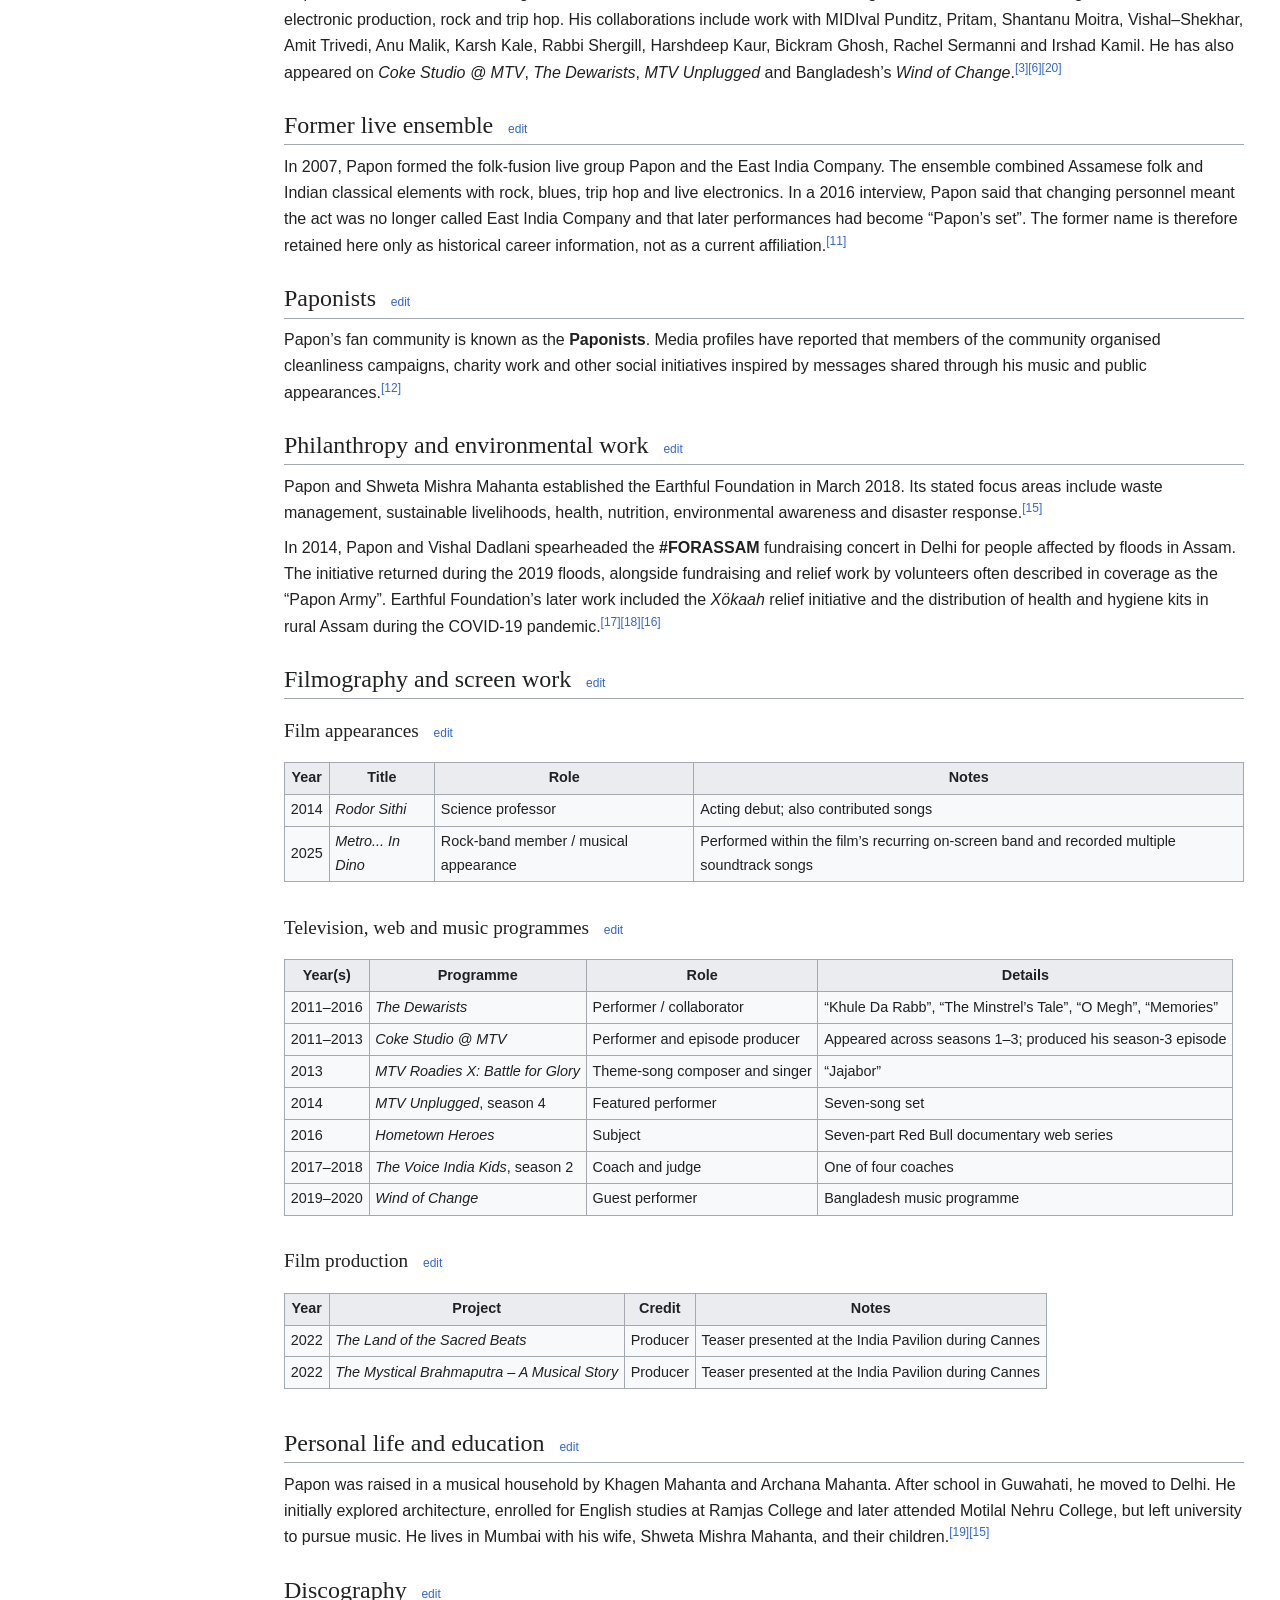
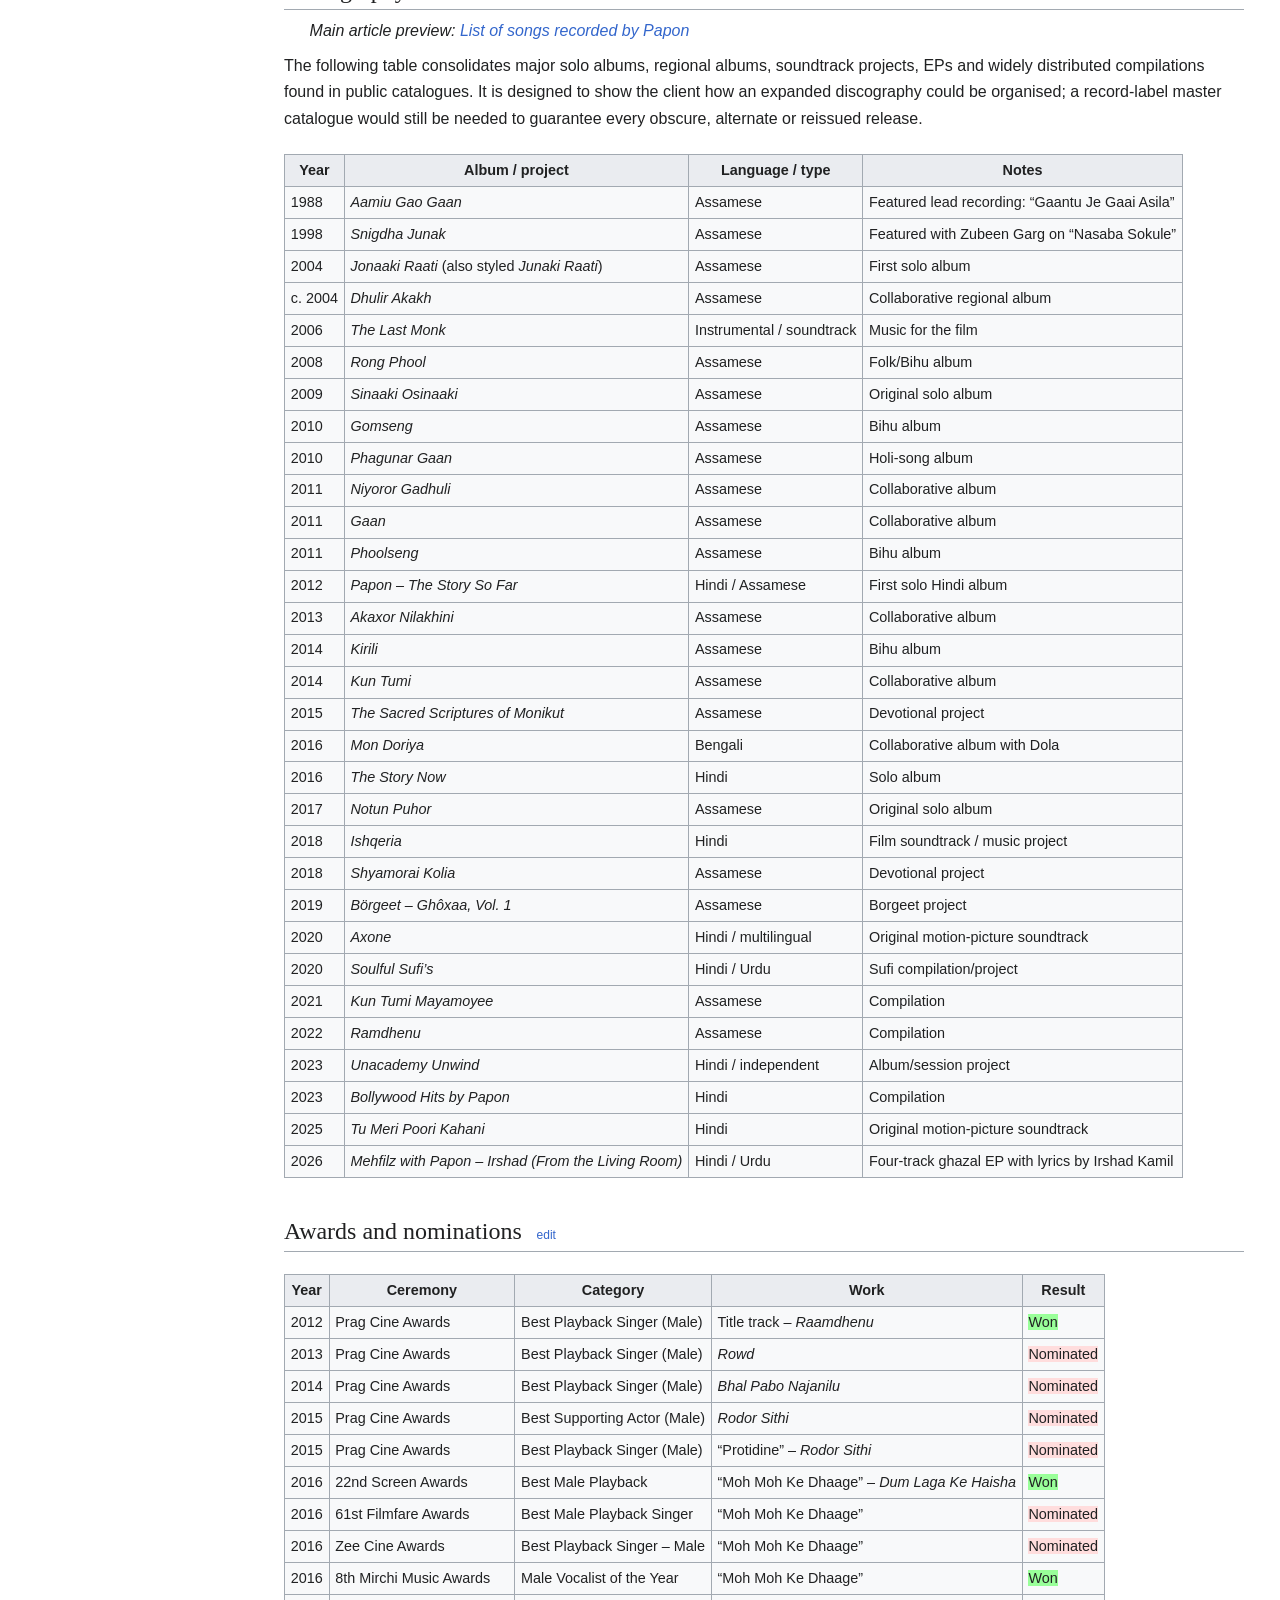
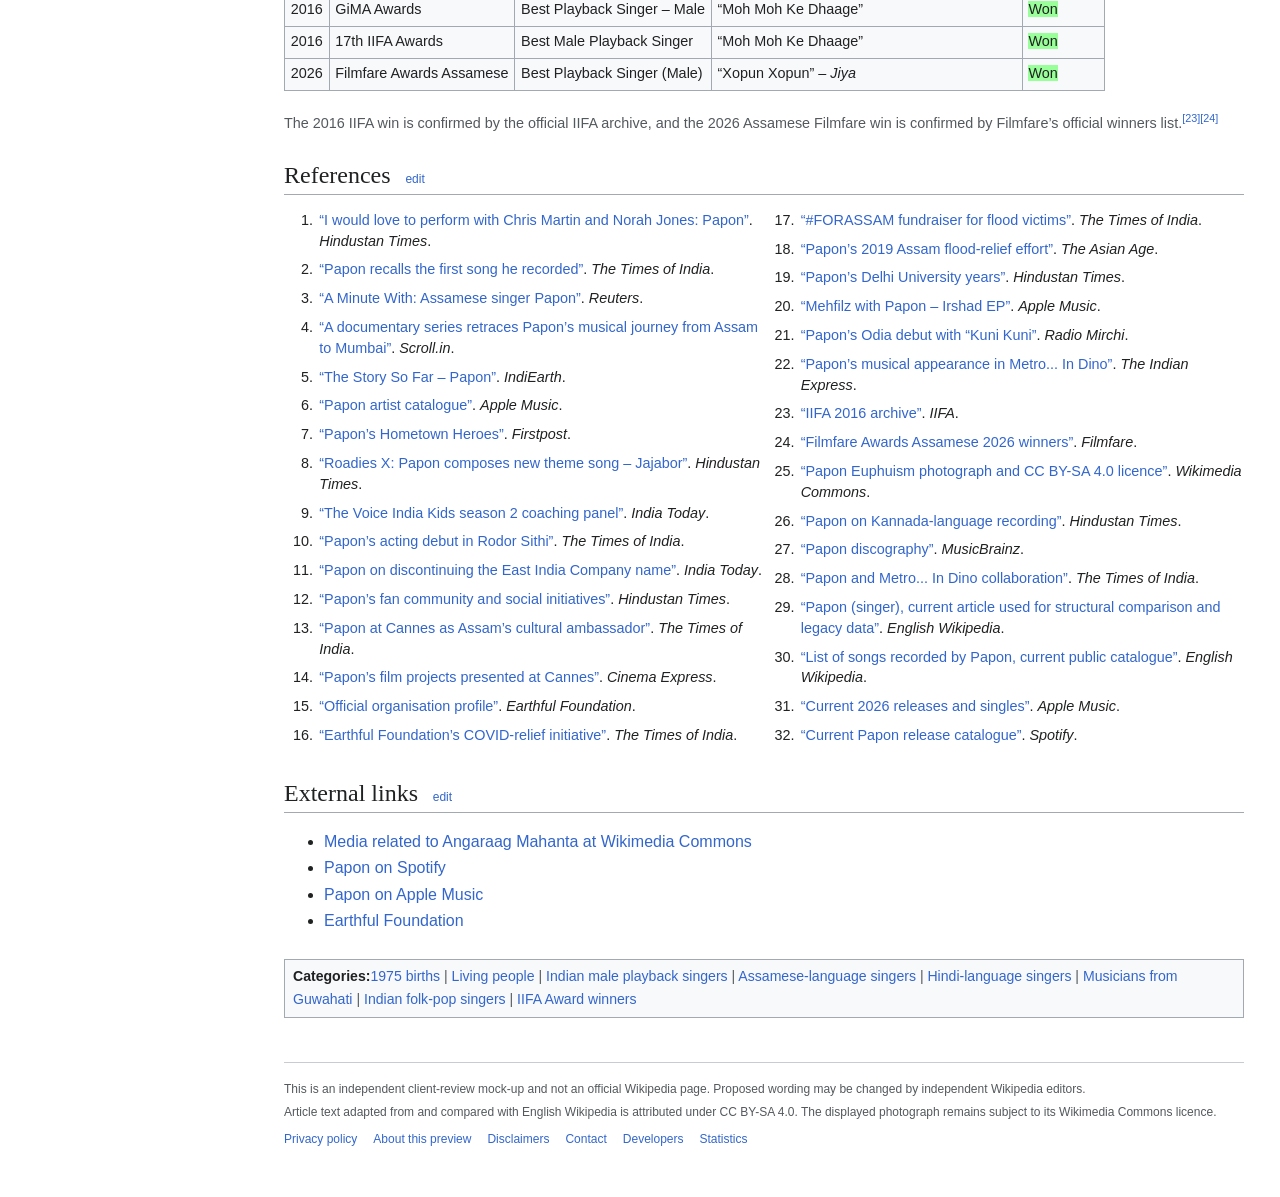
==== commit e33d7b58: "Add files via upload" ====
--- a/index.html
+++ b/index.html
@@ -3,347 +3,206 @@
 <head>
   <meta charset="utf-8">
   <meta name="viewport" content="width=device-width, initial-scale=1">
-  <meta name="description" content="Client review preview of a proposed encyclopaedia article about Papon. Not an official Wikipedia page.">
-  <title>Papon (singer) — Proposed article preview</title>
+  <meta name="theme-color" content="#ffffff">
+  <meta name="description" content="Client review preview of proposed encyclopaedia content about Papon. Not an official Wikipedia page.">
+  <title>Papon (singer) — Wikipedia-style client preview</title>
   <link rel="stylesheet" href="styles.css">
 </head>
 <body>
-  <a class="skip-link" href="#content">Jump to content</a>
-
-  <div class="draft-notice" role="note">
-    <strong>Draft preview for client review.</strong>
-    This is not an official Wikipedia page and is not affiliated with the Wikimedia Foundation.
-    <button type="button" id="dismissNotice" aria-label="Dismiss preview notice">×</button>
+<a class="skip-link" href="#content">Jump to content</a>
+<header class="vector-header" id="top">
+  <div class="vector-header-start">
+    <button class="icon-button menu-button" id="menuButton" type="button" aria-label="Open main menu" aria-expanded="false"><span></span><span></span><span></span></button>
+    <a class="site-identity" href="index.html" aria-label="Encyclopaedia preview home">
+      <span class="site-symbol" aria-hidden="true"><svg viewBox="0 0 50 50" role="img"><circle cx="25" cy="25" r="21"></circle><path d="M4 25h42M25 4c7 7 10.5 14 10.5 21S32 39 25 46M25 4c-7 7-10.5 14-10.5 21S18 39 25 46M9 13c5 3.5 10.3 5.2 16 5.2S36 16.5 41 13M9 37c5-3.5 10.3-5.2 16-5.2S36 33.5 41 37"></path></svg></span>
+      <span class="site-wordmark"><span class="site-name">ENCYCLOPEDIA</span><span class="site-tagline">A client article preview</span></span>
+    </a>
   </div>
-
-  <header class="vector-header" id="top">
-    <div class="vector-header-start">
-      <button class="icon-button menu-button" id="menuButton" type="button" aria-label="Open main menu" aria-expanded="false">
-        <span></span><span></span><span></span>
-      </button>
-
-      <a class="site-identity" href="#top" aria-label="Encyclopaedia preview home">
-        <span class="site-symbol" aria-hidden="true">
-          <svg viewBox="0 0 44 44" role="img"><circle cx="22" cy="22" r="19"></circle><path d="M3 22h38M22 3c6 6 9 12 9 19s-3 13-9 19M22 3c-6 6-9 12-9 19s3 13 9 19M8 11c4 3 9 4 14 4s10-1 14-4M8 33c4-3 9-4 14-4s10 1 14 4"></path></svg>
-        </span>
-        <span class="site-wordmark">
-          <span class="site-name">ENCYCLOPÆDIA</span>
-          <span class="site-tagline">The free knowledge preview</span>
-        </span>
-      </a>
-    </div>
-
-    <form class="site-search" id="siteSearch" role="search">
-      <label class="search-field">
-        <svg viewBox="0 0 20 20" aria-hidden="true"><circle cx="8.5" cy="8.5" r="5.5"></circle><path d="M12.5 12.5 18 18"></path></svg>
-        <input id="searchInput" type="search" placeholder="Search this article" autocomplete="off">
-      </label>
-      <button type="submit">Search</button>
-      <div class="search-results" id="searchResults" hidden></div>
-    </form>
-
-    <nav class="vector-user-links" aria-label="User links">
-      <a href="#" class="donate-link">Donate</a>
-      <a href="#">Create account</a>
-      <a href="#">Log in</a>
-      <button class="icon-button dots-button" id="personalMenuButton" type="button" aria-label="More user options" aria-expanded="false">•••</button>
-      <div class="dropdown dropdown-right" id="personalMenu" hidden>
-        <a href="#">Contributions</a>
-        <a href="#">Talk</a>
-      </div>
-    </nav>
-  </header>
-
-  <div class="page-layout">
-    <aside class="main-menu-drawer" id="mainMenu" aria-label="Main menu">
-      <div class="drawer-heading">Main menu</div>
-      <nav>
-        <a href="#top">Main page</a>
-        <a href="#career">Contents</a>
-        <a href="#references">Current events</a>
-        <a href="#">Random article</a>
-        <a href="#">About this preview</a>
-        <a href="#">Contact</a>
-      </nav>
-      <hr>
-      <div class="drawer-heading">Contribute</div>
-      <nav>
-        <a href="#">Help</a>
-        <a href="#">Learn to edit</a>
-        <a href="#">Community portal</a>
-        <a href="#">Recent changes</a>
-      </nav>
-    </aside>
-
-    <aside class="vector-toc" id="toc" aria-label="Contents">
-      <div class="toc-header">
-        <strong>Contents</strong>
-        <button type="button" id="hideToc">hide</button>
-      </div>
-      <div class="toc-progress" aria-hidden="true"><span id="tocProgress"></span></div>
-      <nav id="tocNav">
-        <a class="active" href="#top">Beginning</a>
-        <a href="#career"><span>1</span> Career</a>
-        <a class="toc-sub" href="#early-career"><span>1.1</span> Early career</a>
-        <a class="toc-sub" href="#later-work"><span>1.2</span> Later work</a>
-        <a href="#band"><span>2</span> Band</a>
-        <a href="#collaborations"><span>3</span> Collaborations</a>
-        <a href="#philanthropy"><span>4</span> Philanthropy</a>
-        <a href="#filmography"><span>5</span> Filmography</a>
-        <a class="toc-sub" href="#television"><span>5.1</span> Television</a>
-        <a class="toc-sub" href="#film"><span>5.2</span> Film</a>
-        <a href="#personal-life"><span>6</span> Personal life and education</a>
-        <a href="#discography"><span>7</span> Discography</a>
-        <a href="#awards"><span>8</span> Awards</a>
-        <a href="#references"><span>9</span> References</a>
-        <a href="#external-links"><span>10</span> External links</a>
-      </nav>
-    </aside>
-
-    <main class="content-column" id="content">
-      <div class="page-heading-row">
-        <div>
-          <h1 id="firstHeading">Papon <span>(singer)</span></h1>
-          <p class="page-description">Indian playback singer and composer (born 1975)</p>
-        </div>
-        <button class="language-button" id="languageButton" type="button" aria-expanded="false">
-          <svg viewBox="0 0 20 20" aria-hidden="true"><path d="M3 4h8M7 2v2c0 5-2 8-5 10M4 9c2 3 5 5 8 6M12 7h5l2 10M14 13h4"></path></svg>
-          9 languages
-          <span>⌄</span>
-        </button>
-        <div class="dropdown language-dropdown" id="languageMenu" hidden>
-          <a href="#">অসমীয়া</a><a href="#">हिन्दी</a><a href="#">বাংলা</a><a href="#">தமிழ்</a><a href="#">मराठी</a><a href="#">ਪੰਜਾਬੀ</a>
-        </div>
-      </div>
-
-      <div class="page-tabs" aria-label="Page navigation">
-        <div class="tabs-left">
-          <a class="selected" href="#top">Article</a>
-          <a href="#">Talk</a>
-        </div>
-        <div class="tabs-right">
-          <a class="selected" href="#top">Read</a>
-          <a href="#">Edit</a>
-          <a href="#">View history</a>
-          <button class="tools-button" id="toolsButton" type="button" aria-expanded="false">Tools <span>⌄</span></button>
-          <div class="dropdown tools-dropdown" id="toolsMenu" hidden>
-            <strong>Tools</strong>
-            <a href="#">What links here</a>
-            <a href="#">Related changes</a>
-            <a href="#">Upload file</a>
-            <a href="#references">Page information</a>
-            <a href="#references">Cite this page</a>
-            <hr>
-            <strong>Print/export</strong>
-            <a href="#">Download as PDF</a>
-            <a href="#">Printable version</a>
-          </div>
-        </div>
-      </div>
-
-      <div class="mobile-toolbar" aria-label="Article tools">
-        <button type="button" id="mobileTocButton">☰ Contents</button>
-        <button type="button" id="mobileAppearanceButton">Aa Appearance</button>
-        <button type="button" id="shareButton">↗ Share</button>
-      </div>
-
-      <article class="mw-body-content">
-        <aside class="infobox biography vcard">
-          <div class="infobox-title fn">Papon</div>
-          <div class="infobox-image-wrap">
-            <img class="infobox-image" src="https://upload.wikimedia.org/wikipedia/commons/thumb/5/53/Papon_Euphuism.jpg/960px-Papon_Euphuism.jpg" alt="Papon performing on stage" loading="eager">
-          </div>
-          <div class="infobox-caption">Papon performing in 2014</div>
-          <table>
-            <tbody>
-              <tr><th scope="row">Birth name</th><td>Angaraag Mahanta</td></tr>
-              <tr><th scope="row">Born</th><td><span class="bday">24 November 1975</span> (age 50)<br><span class="birthplace">Guwahati, Assam, India</span><sup><a href="#cite_note-1">[1]</a></sup></td></tr>
-              <tr><th scope="row">Also known as</th><td>Papon</td></tr>
-              <tr><th scope="row">Genres</th><td>Indian folk, filmi, Indian classical, pop, electronic fusion</td></tr>
-              <tr><th scope="row">Occupation(s)</th><td>Singer, composer, songwriter</td></tr>
-              <tr><th scope="row">Instrument(s)</th><td>Vocals, guitar</td></tr>
-              <tr><th scope="row">Years active</th><td>1998–present</td></tr>
-              <tr><th scope="row">Labels</th><td>MDR Records, Times Music, T-Series, Sony Music</td></tr>
-              <tr><th scope="row">Member of</th><td>Papon and The East India Company</td></tr>
-            </tbody>
-          </table>
-          <div class="infobox-credit">Photo by Porikhit, licensed under CC BY-SA 4.0.</div>
-        </aside>
-
-        <p><b>Angaraag Mahanta</b> (born 24 November 1975), known by his stage name <b>Papon</b>, is an Indian playback singer, composer and songwriter from Assam. His music draws on Assamese folk traditions, Indian classical music, electronic production and contemporary popular music. He has recorded in Assamese, Hindi, Bengali, Tamil, Marathi, Urdu, Mising, Bodo, Tiwa, Punjabi, Odia and Kannada.<sup><a href="#cite_note-2">[2]</a><a href="#cite_note-3">[3]</a></sup></p>
-
-        <p>He is the lead vocalist and founder of the folk-fusion band Papon and The East India Company. He is the son of Assamese musicians Khagen Mahanta and Archana Mahanta.</p>
-
-        <section id="career">
-          <h2><span class="mw-headline">Career</span><button class="section-edit">edit</button></h2>
-          <div id="early-career" class="anchor-offset"></div>
-          <h3><span class="mw-headline">Early career</span><button class="section-edit">edit</button></h3>
-          <p>Papon began his professional musical journey in Assam and released the Assamese album <i>Junaki Raati</i> in 2004. His first Hindi-film song was “Sajna Baware” (also styled “Sajana”) from <i>Let’s Enjoy</i> (2004). In a Reuters interview, he said that he sang, wrote and produced the track, which was later co-produced by MIDIval Punditz.<sup><a href="#cite_note-4">[4]</a><a href="#cite_note-5">[5]</a></sup></p>
-
-          <p>He received wider recognition with “Jiyein Kyun” from <i>Dum Maaro Dum</i> (2011), followed by songs including “Kyon” from <i>Barfi!</i> (2012), “Moh Moh Ke Dhaage” from <i>Dum Laga Ke Haisha</i> (2015), “Humnava” from <i>Hamari Adhuri Kahani</i> (2015) and “Bulleya” from <i>Sultan</i> (2016). In 2018, he sang “Baba Bolta Hain Bas Ho Gaya” for <i>Sanju</i>.</p>
-
-          <div id="later-work" class="anchor-offset"></div>
-          <h3><span class="mw-headline">Later work</span><button class="section-edit">edit</button></h3>
-          <p>His later projects included contributions to the soundtrack of <i>Axone</i> (2020), the music project <i>Unacademy Unwind</i> (2021), and songs associated with <i>Metro... In Dino</i> (2025). He also recorded songs for <i>Tu Meri Poori Kahani</i> (2025).<sup><a href="#cite_note-6">[6]</a><a href="#cite_note-7">[7]</a><a href="#cite_note-8">[8]</a><a href="#cite_note-9">[9]</a></sup></p>
-
-          <p>In 2026, he launched <i>Mehfilz with Papon</i>, a contemporary ghazal project presented through intimate living-room performances and collaborations with lyricists including Irshad Kamil.<sup><a href="#cite_note-16">[16]</a><a href="#cite_note-17">[17]</a></sup></p>
-        </section>
-
-        <section id="band">
-          <h2><span class="mw-headline">Band</span><button class="section-edit">edit</button></h2>
-          <p>In 2007, Papon formed the electronic folk-fusion group Papon and The East India Company. The group combines Assamese folk and Indian classical influences with rock, blues, trip hop and live electronic music. It has performed at festivals in India and abroad.</p>
-        </section>
-
-        <section id="collaborations">
-          <h2><span class="mw-headline">Collaborations</span><button class="section-edit">edit</button></h2>
-          <p>Papon has collaborated with film composers, independent musicians and folk performers. His work includes collaborations with Pritam, Shantanu Moitra, MIDIval Punditz, Vishal–Shekhar, Anu Malik, Rabbi Shergill and Harshdeep Kaur. He has appeared on <i>Coke Studio @ MTV</i> and <i>The Dewarists</i>.</p>
-        </section>
-
-        <section id="philanthropy">
-          <h2><span class="mw-headline">Philanthropy and social initiatives</span><button class="section-edit">edit</button></h2>
-          <p>Papon and Shweta Mishra Mahanta founded the Earthful Foundation in 2018. The organisation works in areas including waste management, sustainable livelihoods, health, nutrition and environmental awareness.<sup><a href="#cite_note-12">[12]</a></sup></p>
-
-          <p>In 2014, Papon and Vishal Dadlani spearheaded the <b>#FORASSAM</b> fundraising concert in Delhi for people affected by floods in Assam. He revived the initiative during the 2019 floods, combining fundraising with relief work by volunteers who were described in media reports as the “Papon Army”.<sup><a href="#cite_note-13">[13]</a><a href="#cite_note-14">[14]</a></sup></p>
-        </section>
-
-        <section id="filmography">
-          <h2><span class="mw-headline">Filmography</span><button class="section-edit">edit</button></h2>
-          <div id="television" class="anchor-offset"></div>
-          <h3><span class="mw-headline">Television</span><button class="section-edit">edit</button></h3>
-          <table class="wikitable sortable">
-            <thead><tr><th>Year</th><th>Programme</th><th>Role or contribution</th></tr></thead>
-            <tbody>
-              <tr><td>2013</td><td><i>MTV Roadies X: Battle for Glory</i></td><td>Composer and singer of the theme song “Jajabor”</td></tr>
-              <tr><td>2017–2018</td><td><i>The Voice India Kids</i>, season 2</td><td>Coach and judge<sup><a href="#cite_note-10">[10]</a></sup></td></tr>
-            </tbody>
-          </table>
-
-          <div id="film" class="anchor-offset"></div>
-          <h3><span class="mw-headline">Film</span><button class="section-edit">edit</button></h3>
-          <table class="wikitable sortable">
-            <thead><tr><th>Year</th><th>Film</th><th>Role</th><th>Notes</th></tr></thead>
-            <tbody>
-              <tr><td>2014</td><td><i>Rodor Sithi</i></td><td>Science professor</td><td>Acting debut<sup><a href="#cite_note-11">[11]</a></sup></td></tr>
-              <tr><td>2025</td><td><i>Metro... In Dino</i></td><td>Musical appearance</td><td>Associated with the film's soundtrack and promotional performances<sup><a href="#cite_note-8">[8]</a></sup></td></tr>
-            </tbody>
-          </table>
-        </section>
-
-        <section id="personal-life">
-          <h2><span class="mw-headline">Personal life and education</span><button class="section-edit">edit</button></h2>
-          <p>Papon was raised in a musical family and received early exposure to Assamese folk, devotional and classical traditions through his parents. He later studied in Delhi, attending Ramjas College and Motilal Nehru College. He lives in Mumbai with his wife, Shweta Mishra Mahanta, and their children.</p>
-        </section>
-
-        <section id="discography">
-          <h2><span class="mw-headline">Discography</span><button class="section-edit">edit</button></h2>
-          <div class="hatnote">Main article: <a href="#">List of songs recorded by Papon</a></div>
-          <h3><span class="mw-headline">Selected albums and projects</span><button class="section-edit">edit</button></h3>
-          <ul>
-            <li><i>Junaki Raati</i> (2004)</li>
-            <li><i>The Story So Far</i> (2012)</li>
-            <li><i>Axone</i> soundtrack (2020)</li>
-            <li><i>Unacademy Unwind</i> (2021)</li>
-            <li><i>Ramdhenu</i> (2022)</li>
-            <li><i>Tu Meri Poori Kahani</i> soundtrack contributions (2025)</li>
-            <li><i>Mehfilz with Papon — Irshad (From the Living Room)</i> (2026)</li>
-          </ul>
-        </section>
-
-        <section id="awards">
-          <h2><span class="mw-headline">Awards and nominations</span><button class="section-edit">edit</button></h2>
-          <table class="wikitable sortable">
-            <thead><tr><th>Year</th><th>Ceremony</th><th>Category</th><th>Nominated work</th><th>Result</th></tr></thead>
-            <tbody>
-              <tr><td>2012</td><td>Prag Cine Awards</td><td>Best Playback Singer (Male)</td><td>Title track – <i>Raamdhenu</i></td><td class="table-yes2">Won</td></tr>
-              <tr><td>2013</td><td>Prag Cine Awards</td><td>Best Playback Singer (Male)</td><td><i>Rowd</i></td><td class="table-no2">Nominated</td></tr>
-              <tr><td>2015</td><td>Prag Cine Awards</td><td>Best Supporting Actor (Male)</td><td><i>Rodor Sithi</i></td><td class="table-no2">Nominated</td></tr>
-              <tr><td>2016</td><td>22nd Screen Awards</td><td>Best Male Playback</td><td>“Moh Moh Ke Dhaage”</td><td class="table-yes2">Won</td></tr>
-              <tr><td>2016</td><td>61st Filmfare Awards</td><td>Best Male Playback Singer</td><td>“Moh Moh Ke Dhaage”</td><td class="table-no2">Nominated</td></tr>
-              <tr><td>2016</td><td>8th Mirchi Music Awards</td><td>Male Vocalist of the Year</td><td>“Moh Moh Ke Dhaage”</td><td class="table-yes2">Won</td></tr>
-              <tr><td>2026</td><td>Filmfare Awards Assamese</td><td>Best Playback Singer (Male)</td><td>“Xopun Xopun” – <i>Jiya</i></td><td class="table-yes2">Won<sup><a href="#cite_note-15">[15]</a></sup></td></tr>
-            </tbody>
-          </table>
-        </section>
-
-        <section id="references">
-          <h2><span class="mw-headline">References</span><button class="section-edit">edit</button></h2>
-          <div class="reflist">
-            <ol class="references">
-              <li id="cite_note-1"><span class="reference-text"><a href="https://www.hindustantimes.com/brunch/i-would-love-to-perform-with-chris-martin-and-norah-jones-papon/story-rkbmpdgSqPkNiPWVTQy6dI.html" target="_blank" rel="noopener">“I would love to perform with Chris Martin and Norah Jones: Papon”</a>. <i>Hindustan Times</i>.</span></li>
-              <li id="cite_note-2"><span class="reference-text"><a href="https://en.wikipedia.org/wiki/Papon_(singer)" target="_blank" rel="noopener">Current article and cited language sources</a>.</span></li>
-              <li id="cite_note-3"><span class="reference-text"><a href="https://www.hindustantimes.com/htcity/cinema/papon-wishes-to-sing-more-in-kannada-calling-it-a-soft-and-beautiful-language-101700742913174.html" target="_blank" rel="noopener">Papon on recording in Kannada</a>. <i>Hindustan Times</i>.</span></li>
-              <li id="cite_note-4"><span class="reference-text"><a href="https://www.reuters.com/article/world/a-minute-with-assamese-singer-papon-idUSDEE81C0EB/" target="_blank" rel="noopener">“A Minute With: Assamese singer Papon”</a>. Reuters.</span></li>
-              <li id="cite_note-5"><span class="reference-text"><a href="https://scroll.in/reel/813429/a-documentary-series-retraces-papons-musical-journey-from-assam-to-mumbai" target="_blank" rel="noopener">“A documentary series retraces Papon’s musical journey”</a>. <i>Scroll.in</i>.</span></li>
-              <li id="cite_note-6"><span class="reference-text"><a href="https://music.apple.com/in/album/axone-original-motion-picture-soundtrack/1521253264" target="_blank" rel="noopener"><i>Axone</i> original soundtrack</a>. Apple Music.</span></li>
-              <li id="cite_note-7"><span class="reference-text"><a href="https://music.apple.com/in/album/unacademy-unwind/1669756666" target="_blank" rel="noopener"><i>Unacademy Unwind</i></a>. Apple Music.</span></li>
-              <li id="cite_note-8"><span class="reference-text"><a href="https://timesofindia.indiatimes.com/entertainment/hindi/bollywood/news/papon-performs-unreleased-song-from-metro-in-dino-talks-about-his-collaboration-with-pritam/articleshow/121482098.cms" target="_blank" rel="noopener">Papon discusses <i>Metro... In Dino</i></a>. <i>The Times of India</i>.</span></li>
-              <li id="cite_note-9"><span class="reference-text"><a href="https://www.saregama.com/album/tu-meri-poori-kahani_178029" target="_blank" rel="noopener"><i>Tu Meri Poori Kahani</i> soundtrack</a>. Saregama.</span></li>
-              <li id="cite_note-10"><span class="reference-text"><a href="https://www.indiatoday.in/television/reality-tv/story/the-voice-india-kids-season-2-himesh-reshammiya-shaan-papon-palak-muchhal-lifetv-1078643-2017-10-31" target="_blank" rel="noopener"><i>The Voice India Kids</i> season 2 judging panel</a>. <i>India Today</i>.</span></li>
-              <li id="cite_note-11"><span class="reference-text"><a href="https://timesofindia.indiatimes.com/entertainment/hindi/music/news/singer-papon-the-voice-behind-madras-cafes-maula-sun-le-re-barfis-kyon-and-dum-maaro-dums-jiyein-kyun-has-added-another-skill-to-his-list-/articleshow/27291892.cms" target="_blank" rel="noopener">Papon’s acting debut in <i>Rodor Sithi</i></a>. <i>The Times of India</i>.</span></li>
-              <li id="cite_note-12"><span class="reference-text"><a href="https://earthful.org/" target="_blank" rel="noopener">Earthful Foundation</a>.</span></li>
-              <li id="cite_note-13"><span class="reference-text"><a href="https://timesofindia.indiatimes.com/entertainment/hindi/music/music-events/forassam-fund-raiser-musical-concert-for-the-victims-of-assam-floods/articleshow/44835001.cms" target="_blank" rel="noopener">#FORASSAM fundraiser</a>. <i>The Times of India</i>.</span></li>
-              <li id="cite_note-14"><span class="reference-text"><a href="https://www.asianage.com/entertainment/music/250819/singer-papon-rebuilding-assam-with-his-heroic-efforts.html" target="_blank" rel="noopener">Papon’s flood-relief work in Assam</a>. <i>The Asian Age</i>.</span></li>
-              <li id="cite_note-15"><span class="reference-text"><a href="https://www.filmfare.com/news/bollywood/full-winners-list-of-filmfare-awards-assamese-2026_-82039.html" target="_blank" rel="noopener">Filmfare Awards Assamese 2026 winners</a>. <i>Filmfare</i>.</span></li>
-              <li id="cite_note-16"><span class="reference-text"><a href="https://music.apple.com/in/album/mehfilz-with-papon-irshad-from-the-living-room-ep/6781835493" target="_blank" rel="noopener"><i>Mehfilz with Papon — Irshad</i></a>. Apple Music.</span></li>
-              <li id="cite_note-17"><span class="reference-text"><a href="https://varietyindia.com/with-new-single-apne-khilaaf-papon-begins-dream-project-mehfilz-with-papon/" target="_blank" rel="noopener">Launch of <i>Mehfilz with Papon</i></a>. <i>Variety India</i>.</span></li>
-            </ol>
-          </div>
-        </section>
-
-        <section id="external-links">
-          <h2><span class="mw-headline">External links</span><button class="section-edit">edit</button></h2>
-          <ul>
-            <li><a href="https://commons.wikimedia.org/wiki/Category:Angaraag_Mahanta" target="_blank" rel="noopener">Media related to Papon at Wikimedia Commons</a></li>
-            <li><a href="#">Official website</a></li>
-          </ul>
-        </section>
-
-        <div class="navbox categories-box">
-          <span>Categories:</span>
-          <a href="#">1975 births</a>
-          <a href="#">Living people</a>
-          <a href="#">Indian male playback singers</a>
-          <a href="#">Assamese-language singers</a>
-          <a href="#">Hindi-language singers</a>
-          <a href="#">Musicians from Guwahati</a>
-          <a href="#">Indian folk-pop singers</a>
-        </div>
-      </article>
-
-      <footer class="content-footer">
-        <p>This draft article preview was prepared for editorial review. It is not published by or affiliated with the Wikimedia Foundation.</p>
-        <p>Text in this preview is newly drafted from the listed sources. The photograph is by Porikhit and is used under the Creative Commons Attribution-ShareAlike 4.0 licence.</p>
-        <nav><a href="#">Privacy policy</a><a href="#">About this preview</a><a href="#">Disclaimers</a><a href="#">Contact</a><a href="#">Code of Conduct</a></nav>
-      </footer>
-    </main>
-
-    <aside class="appearance-panel" id="appearancePanel" aria-label="Appearance">
-      <div class="appearance-heading">
-        <strong>Appearance</strong>
-        <button type="button" id="hideAppearance">hide</button>
-      </div>
-      <fieldset>
-        <legend>Text</legend>
-        <label><input type="radio" name="fontSize" value="small"> <span>Small</span></label>
-        <label><input type="radio" name="fontSize" value="standard" checked> <span>Standard</span></label>
-        <label><input type="radio" name="fontSize" value="large"> <span>Large</span></label>
-      </fieldset>
-      <fieldset>
-        <legend>Width</legend>
-        <label><input type="radio" name="contentWidth" value="standard" checked> <span>Standard</span></label>
-        <label><input type="radio" name="contentWidth" value="wide"> <span>Wide</span></label>
-      </fieldset>
-      <fieldset>
-        <legend>Color</legend>
-        <label><input type="radio" name="theme" value="auto" checked> <span>Automatic</span></label>
-        <label><input type="radio" name="theme" value="light"> <span>Light</span></label>
-        <label><input type="radio" name="theme" value="dark"> <span>Dark</span></label>
-      </fieldset>
-    </aside>
-  </div>
-
-  <div class="drawer-backdrop" id="drawerBackdrop" hidden></div>
-  <div class="toast" id="toast" role="status" aria-live="polite" hidden></div>
-  <script src="script.js"></script>
-</body>
-</html>
+  <form class="site-search" id="siteSearch" role="search"><label class="search-field"><svg viewBox="0 0 20 20" aria-hidden="true"><circle cx="8.5" cy="8.5" r="5.5"></circle><path d="M12.5 12.5 18 18"></path></svg><input id="searchInput" type="search" placeholder="Search this preview" autocomplete="off"></label><button type="submit">Search</button><div class="search-results" id="searchResults" hidden></div></form>
+  <nav class="vector-user-links" aria-label="User links"><a href="#" class="donate-link">Donate</a><a href="#">Create account</a><a href="#">Log in</a><button class="icon-button dots-button" id="personalMenuButton" type="button" aria-label="More user options" aria-expanded="false">•••</button><div class="dropdown dropdown-right" id="personalMenu" hidden><a href="#">Contributions</a><a href="#">Talk</a></div></nav>
+</header>
+<div class="page-layout">
+  <aside class="main-menu-drawer" id="mainMenu" aria-label="Main menu"><div class="drawer-heading">Main menu</div><nav><a href="index.html">Main article preview</a><a href="list-of-songs.html">Song-list preview</a><a href="#references">References</a><a href="#">Random article</a><a href="#">About this preview</a><a href="#">Contact</a></nav><hr><div class="drawer-heading">Editorial package</div><nav><a href="SOURCE_REVIEW.md">Source review</a><a href="editorial-review/court-order-note.html">Court-order review</a><a href="README.md">Deployment guide</a></nav></aside>
+  <aside class="vector-toc" id="toc" aria-label="Contents"><div class="toc-header"><strong>Contents</strong><button type="button" id="hideToc">hide</button></div><div class="toc-progress" aria-hidden="true"><span id="tocProgress"></span></div><nav id="tocNav"><a class="active" href="#top">Beginning</a>
+<a href="#career"><span>1</span> Career</a>
+<a class="toc-sub" href="#early-recordings"><span>1.1</span> Early recordings and regional albums</a>
+<a class="toc-sub" href="#hindi-films"><span>1.2</span> Hindi films and national recognition</a>
+<a class="toc-sub" href="#later-projects"><span>1.3</span> Later projects and Cannes</a>
+<a href="#style"><span>2</span> Musical style and collaborations</a>
+<a href="#ensemble"><span>3</span> Former live ensemble</a>
+<a href="#paponists"><span>4</span> Paponists</a>
+<a href="#philanthropy"><span>5</span> Philanthropy and environmental work</a>
+<a href="#filmography"><span>6</span> Filmography and screen work</a>
+<a class="toc-sub" href="#film"><span>6.1</span> Film appearances</a>
+<a class="toc-sub" href="#television"><span>6.2</span> Television, web and music programmes</a>
+<a class="toc-sub" href="#production"><span>6.3</span> Film production</a>
+<a href="#personal-life"><span>7</span> Personal life and education</a>
+<a href="#discography"><span>8</span> Discography</a>
+<a href="#awards"><span>9</span> Awards and nominations</a>
+<a href="#references"><span>10</span> References</a>
+<a href="#external-links"><span>11</span> External links</a></nav></aside>
+  <main class="content-column" id="content">
+    <div class="page-heading-row"><div><h1 id="firstHeading">Papon <span>(singer)</span></h1><p class="page-description">Indian playback singer, composer and producer (born 1975)</p></div><button class="language-button" id="languageButton" type="button" aria-expanded="false"><svg viewBox="0 0 20 20" aria-hidden="true"><path d="M3 4h8M7 2v2c0 5-2 8-5 10M4 9c2 3 5 5 8 6M12 7h5l2 10M14 13h4"></path></svg>12 languages<span>⌄</span></button><div class="dropdown language-dropdown" id="languageMenu" hidden><a href="#">অসমীয়া</a><a href="#">हिन्दी</a><a href="#">বাংলা</a><a href="#">தமிழ்</a><a href="#">मराठी</a><a href="#">ଓଡ଼ିଆ</a><a href="#">ਪੰਜਾਬੀ</a></div></div>
+    <div class="page-tabs" aria-label="Page navigation"><div class="tabs-left"><a class="selected" href="index.html">Article</a><a href="#">Talk</a></div><div class="tabs-right"><a class="selected" href="#top">Read</a><a href="#">Edit</a><a href="#">View history</a><button class="tools-button" id="toolsButton" type="button" aria-expanded="false">Tools <span>⌄</span></button><div class="dropdown tools-dropdown" id="toolsMenu" hidden><strong>Tools</strong><a href="#">What links here</a><a href="#">Related changes</a><a href="#">Upload file</a><a href="#references">Page information</a><a href="#references">Cite this page</a><hr><strong>Print/export</strong><a href="#">Download as PDF</a><a href="#">Printable version</a></div></div></div>
+    <div class="mobile-action-row" aria-label="Article actions"><button type="button" id="mobileLanguage">文A</button><button type="button" id="mobileSearch">⌕</button><button type="button" id="mobileWatch">☆</button><button type="button" id="mobileShare">↗</button><button type="button" id="mobileMore">•••</button></div>
+    <div class="mobile-toolbar" aria-label="Article tools"><button type="button" id="mobileTocButton">☰ Contents</button><button type="button" id="mobileAppearanceButton">Aa Appearance</button><button type="button" id="shareButton">↗ Share</button></div>
+    <article class="mw-body-content">
+<div class="client-draft-ambox" role="note">
+  <div class="client-draft-icon" aria-hidden="true">i</div>
+  <div><b>Client review draft.</b> This page is an independent visual mock-up of proposed article changes. It is not an official Wikipedia page and is not affiliated with the Wikimedia Foundation.</div>
+</div>
+<aside class="infobox biography vcard">
+  <div class="infobox-title fn">Papon</div>
+  <div class="infobox-image-wrap"><img class="infobox-image" src="https://upload.wikimedia.org/wikipedia/commons/thumb/5/53/Papon_Euphuism.jpg/960px-Papon_Euphuism.jpg" alt="Papon performing on stage" loading="eager" onerror="this.style.display='none';this.parentElement.innerHTML='<div style=&quot;height:260px;display:grid;place-items:center;background:#ddd;color:#54595d&quot;>Papon photograph</div>'"></div>
+  <div class="infobox-caption">Papon performing in 2014</div>
+  <table><tbody>
+    <tr><th>Birth name</th><td>Angaraag Mahanta</td></tr>
+    <tr><th>Born</th><td>24 November 1975 (age 50)<br>Guwahati, Assam, India<sup><a href="#cite_note-1">[1]</a></sup></td></tr>
+    <tr><th>Also known as</th><td>Papon</td></tr>
+    <tr><th>Genres</th><td>Indian folk, filmi, Indian classical, pop, electronic fusion, ghazal, Sufi</td></tr>
+    <tr><th>Occupation(s)</th><td>Singer, songwriter, composer, record producer</td></tr>
+    <tr><th>Instrument(s)</th><td>Vocals, guitar</td></tr>
+    <tr><th>Years active</th><td>1988–present</td></tr>
+    <tr><th>Labels</th><td>MDR Records, Times Music, T-Series, Sony Music and independent releases</td></tr>
+    <tr><th>Parents</th><td>Khagen Mahanta<br>Archana Mahanta</td></tr>
+  </tbody></table>
+  <div class="infobox-credit">Photo: Porikhit / Wikimedia Commons, CC BY-SA 4.0.<sup><a href="#cite_note-25">[25]</a></sup></div>
+</aside>
+<p><b>Angaraag Mahanta</b> (born 24 November 1975), known professionally as <b>Papon</b>, is an Indian playback singer, composer, songwriter and record producer from Assam. His work combines Assamese folk and devotional traditions with Indian classical music, electronic production, pop, rock, Sufi music and ghazal. He has recorded in Assamese, Hindi, Bengali, Tamil, Kannada, Marathi, Urdu, Mising, Bodo, Tiwa, Punjabi and Odia.<sup><a href="#cite_note-21">[21]</a></sup><sup><a href="#cite_note-26">[26]</a></sup></p>
+<p>Born into a musical family, he is the son of Assamese folk singers Khagen Mahanta and Archana Mahanta. His Hindi-film work includes “Jiyein Kyun”, “Kyon”, “Moh Moh Ke Dhaage”, “Humnava” and “Bulleya”.<sup><a href="#cite_note-3">[3]</a></sup><sup><a href="#cite_note-6">[6]</a></sup></p>
+<section id="career"><h2><span class="mw-headline">Career</span><button class="section-edit">edit</button></h2>
+  <div id="early-recordings" class="anchor-offset"></div><h3><span class="mw-headline">Early recordings and regional albums</span><button class="section-edit">edit</button></h3>
+  <p>Papon made his first lead recording in 1988, singing the Assamese song “Gaantu Je Gaai Asila” for the album <i>Aamiu Gao Gaan</i> as a duet with Lima Das.<sup><a href="#cite_note-2">[2]</a></sup> In 1998, he recorded “Nasaba Sokule” with Zubeen Garg for <i>Snigdha Junak</i>. His first solo album, <i>Jonaaki Raati</i> (also styled <i>Junaki Raati</i>), followed in 2004; he subsequently released original and folk-based Assamese projects including <i>Rong Phool</i>, <i>Sinaaki Osinaaki</i>, <i>Gomseng</i>, <i>Phagunar Gaan</i> and <i>Phoolseng</i>.<sup><a href="#cite_note-3">[3]</a></sup><sup><a href="#cite_note-5">[5]</a></sup></p>
+  <div id="hindi-films" class="anchor-offset"></div><h3><span class="mw-headline">Hindi films and national recognition</span><button class="section-edit">edit</button></h3>
+  <p>His first Hindi-film song was “Sajna Baware” (also listed as “Sajana”) from <i>Let’s Enjoy</i> (2004). In a Reuters interview, Papon said that he sang, wrote and produced the track, which was later co-produced by MIDIval Punditz.<sup><a href="#cite_note-3">[3]</a></sup> This corrects the older claim that “Om Mantra” from <i>Strings – Bound by Faith</i> (2006) was his Bollywood debut.<sup><a href="#cite_note-4">[4]</a></sup></p>
+  <p>“Jiyein Kyun” from <i>Dum Maaro Dum</i> (2011) became his first major Hindi-film success. It was followed by songs including “Kyon” from <i>Barfi!</i> (2012), “Kaun Mera” from <i>Special 26</i> (2013), “Lakeerein” from <i>Kya Dilli Kya Lahore</i> (2014), “Moh Moh Ke Dhaage” from <i>Dum Laga Ke Haisha</i> (2015), “Humnava” from <i>Hamari Adhuri Kahani</i> (2015), “Bulleya” from <i>Sultan</i> (2016), “Labon Ka Karobaar” from <i>Befikre</i> (2016), “Tu Chale Toh” from <i>Qarib Qarib Singlle</i> (2017), “Heartquake” from <i>Karwaan</i> (2018) and “Baba Bolta Hain Bas Ho Gaya” from <i>Sanju</i> (2018).<sup><a href="#cite_note-6">[6]</a></sup><sup><a href="#cite_note-30">[30]</a></sup></p>
+  <p>In 2013 he composed and sang “Jajabor”, the theme song for <i>MTV Roadies X: Battle for Glory</i>. In 2014 he made his acting debut as a science professor in the Assamese film <i>Rodor Sithi</i>. A seven-part documentary web series, <i>Hometown Heroes</i>, traced his musical development and was released in 2016.<sup><a href="#cite_note-8">[8]</a></sup><sup><a href="#cite_note-10">[10]</a></sup><sup><a href="#cite_note-7">[7]</a></sup></p>
+  <div id="later-projects" class="anchor-offset"></div><h3><span class="mw-headline">Later projects and Cannes</span><button class="section-edit">edit</button></h3>
+  <p>During the late 2010s and 2020s, Papon continued to release film, regional and independent music. His projects included <i>Notun Puhor</i> (2017), <i>Börgeet – Ghôxaa, Vol. 1</i> (2019), the <i>Axone</i> soundtrack (2020), <i>Unacademy Unwind</i> (2023), songs and an on-screen musical appearance in <i>Metro... In Dino</i> (2025), and the soundtrack of <i>Tu Meri Poori Kahani</i> (2025).<sup><a href="#cite_note-6">[6]</a></sup><sup><a href="#cite_note-22">[22]</a></sup><sup><a href="#cite_note-28">[28]</a></sup></p>
+  <p>In 2022, he attended the Cannes Film Festival as a cultural ambassador of Assam and represented the state’s culture and cinema at the India Pavilion. Teasers for two projects produced by him—<i>The Land of the Sacred Beats</i> and <i>The Mystical Brahmaputra – A Musical Story</i>—were presented during the festival.<sup><a href="#cite_note-13">[13]</a></sup><sup><a href="#cite_note-14">[14]</a></sup></p>
+  <p>In 2026, he released the four-track ghazal EP <i>Mehfilz with Papon – Irshad (From the Living Room)</i>, written with lyricist Irshad Kamil, and expanded the concept with further “Sar-e-Shaam” releases. The same year, “Kuni Kuni” marked his Odia recording debut, adding Odia to his recorded-language catalogue.<sup><a href="#cite_note-20">[20]</a></sup><sup><a href="#cite_note-21">[21]</a></sup><sup><a href="#cite_note-31">[31]</a></sup><sup><a href="#cite_note-32">[32]</a></sup></p>
+</section>
+<section id="style"><h2><span class="mw-headline">Musical style and collaborations</span><button class="section-edit">edit</button></h2>
+  <p>Papon’s work draws on Bihu, Borgeet and other Assamese musical traditions, alongside Indian classical music, ghazal, Sufi music, electronic production, rock and trip hop. His collaborations include work with MIDIval Punditz, Pritam, Shantanu Moitra, Vishal–Shekhar, Amit Trivedi, Anu Malik, Karsh Kale, Rabbi Shergill, Harshdeep Kaur, Bickram Ghosh, Rachel Sermanni and Irshad Kamil. He has also appeared on <i>Coke Studio @ MTV</i>, <i>The Dewarists</i>, <i>MTV Unplugged</i> and Bangladesh’s <i>Wind of Change</i>.<sup><a href="#cite_note-3">[3]</a></sup><sup><a href="#cite_note-6">[6]</a></sup><sup><a href="#cite_note-20">[20]</a></sup></p>
+</section>
+<section id="ensemble"><h2><span class="mw-headline">Former live ensemble</span><button class="section-edit">edit</button></h2>
+  <p>In 2007, Papon formed the folk-fusion live group Papon and the East India Company. The ensemble combined Assamese folk and Indian classical elements with rock, blues, trip hop and live electronics. In a 2016 interview, Papon said that changing personnel meant the act was no longer called East India Company and that later performances had become “Papon’s set”. The former name is therefore retained here only as historical career information, not as a current affiliation.<sup><a href="#cite_note-11">[11]</a></sup></p>
+</section>
+<section id="paponists"><h2><span class="mw-headline">Paponists</span><button class="section-edit">edit</button></h2>
+  <p>Papon’s fan community is known as the <b>Paponists</b>. Media profiles have reported that members of the community organised cleanliness campaigns, charity work and other social initiatives inspired by messages shared through his music and public appearances.<sup><a href="#cite_note-12">[12]</a></sup></p>
+</section>
+<section id="philanthropy"><h2><span class="mw-headline">Philanthropy and environmental work</span><button class="section-edit">edit</button></h2>
+  <p>Papon and Shweta Mishra Mahanta established the Earthful Foundation in March 2018. Its stated focus areas include waste management, sustainable livelihoods, health, nutrition, environmental awareness and disaster response.<sup><a href="#cite_note-15">[15]</a></sup></p>
+  <p>In 2014, Papon and Vishal Dadlani spearheaded the <b>#FORASSAM</b> fundraising concert in Delhi for people affected by floods in Assam. The initiative returned during the 2019 floods, alongside fundraising and relief work by volunteers often described in coverage as the “Papon Army”. Earthful Foundation’s later work included the <i>Xökaah</i> relief initiative and the distribution of health and hygiene kits in rural Assam during the COVID-19 pandemic.<sup><a href="#cite_note-17">[17]</a></sup><sup><a href="#cite_note-18">[18]</a></sup><sup><a href="#cite_note-16">[16]</a></sup></p>
+</section>
+<section id="filmography"><h2><span class="mw-headline">Filmography and screen work</span><button class="section-edit">edit</button></h2>
+  <div id="film" class="anchor-offset"></div><h3><span class="mw-headline">Film appearances</span><button class="section-edit">edit</button></h3><div class="table-wrap"><table class="wikitable sortable compact"><thead><tr><th>Year</th><th>Title</th><th>Role</th><th>Notes</th></tr></thead><tbody><tr><td>2014</td><td><i>Rodor Sithi</i></td><td>Science professor</td><td>Acting debut; also contributed songs</td></tr>
+<tr><td>2025</td><td><i>Metro... In Dino</i></td><td>Rock-band member / musical appearance</td><td>Performed within the film’s recurring on-screen band and recorded multiple soundtrack songs</td></tr></tbody></table></div>
+  <div id="television" class="anchor-offset"></div><h3><span class="mw-headline">Television, web and music programmes</span><button class="section-edit">edit</button></h3><div class="table-wrap"><table class="wikitable sortable compact"><thead><tr><th>Year(s)</th><th>Programme</th><th>Role</th><th>Details</th></tr></thead><tbody><tr><td>2011–2016</td><td><i>The Dewarists</i></td><td>Performer / collaborator</td><td>“Khule Da Rabb”, “The Minstrel’s Tale”, “O Megh”, “Memories”</td></tr>
+<tr><td>2011–2013</td><td><i>Coke Studio @ MTV</i></td><td>Performer and episode producer</td><td>Appeared across seasons 1–3; produced his season-3 episode</td></tr>
+<tr><td>2013</td><td><i>MTV Roadies X: Battle for Glory</i></td><td>Theme-song composer and singer</td><td>“Jajabor”</td></tr>
+<tr><td>2014</td><td><i>MTV Unplugged</i>, season 4</td><td>Featured performer</td><td>Seven-song set</td></tr>
+<tr><td>2016</td><td><i>Hometown Heroes</i></td><td>Subject</td><td>Seven-part Red Bull documentary web series</td></tr>
+<tr><td>2017–2018</td><td><i>The Voice India Kids</i>, season 2</td><td>Coach and judge</td><td>One of four coaches</td></tr>
+<tr><td>2019–2020</td><td><i>Wind of Change</i></td><td>Guest performer</td><td>Bangladesh music programme</td></tr></tbody></table></div>
+  <div id="production" class="anchor-offset"></div><h3><span class="mw-headline">Film production</span><button class="section-edit">edit</button></h3><div class="table-wrap"><table class="wikitable sortable compact"><thead><tr><th>Year</th><th>Project</th><th>Credit</th><th>Notes</th></tr></thead><tbody><tr><td>2022</td><td><i>The Land of the Sacred Beats</i></td><td>Producer</td><td>Teaser presented at the India Pavilion during Cannes</td></tr>
+<tr><td>2022</td><td><i>The Mystical Brahmaputra – A Musical Story</i></td><td>Producer</td><td>Teaser presented at the India Pavilion during Cannes</td></tr></tbody></table></div>
+</section>
+<section id="personal-life"><h2><span class="mw-headline">Personal life and education</span><button class="section-edit">edit</button></h2>
+  <p>Papon was raised in a musical household by Khagen Mahanta and Archana Mahanta. After school in Guwahati, he moved to Delhi. He initially explored architecture, enrolled for English studies at Ramjas College and later attended Motilal Nehru College, but left university to pursue music. He lives in Mumbai with his wife, Shweta Mishra Mahanta, and their children.<sup><a href="#cite_note-19">[19]</a></sup><sup><a href="#cite_note-15">[15]</a></sup></p>
+</section>
+<section id="discography"><h2><span class="mw-headline">Discography</span><button class="section-edit">edit</button></h2>
+  <div class="hatnote">Main article preview: <a href="list-of-songs.html"><i>List of songs recorded by Papon</i></a></div>
+  <p>The following table consolidates major solo albums, regional albums, soundtrack projects, EPs and widely distributed compilations found in public catalogues. It is designed to show the client how an expanded discography could be organised; a record-label master catalogue would still be needed to guarantee every obscure, alternate or reissued release.</p>
+  <div class="table-wrap"><table class="wikitable sortable compact force-scroll"><thead><tr><th>Year</th><th>Album / project</th><th>Language / type</th><th>Notes</th></tr></thead><tbody><tr><td>1988</td><td><i>Aamiu Gao Gaan</i></td><td>Assamese</td><td>Featured lead recording: “Gaantu Je Gaai Asila”</td></tr>
+<tr><td>1998</td><td><i>Snigdha Junak</i></td><td>Assamese</td><td>Featured with Zubeen Garg on “Nasaba Sokule”</td></tr>
+<tr><td>2004</td><td><i>Jonaaki Raati</i> (also styled <i>Junaki Raati</i>)</td><td>Assamese</td><td>First solo album</td></tr>
+<tr><td>c. 2004</td><td><i>Dhulir Akakh</i></td><td>Assamese</td><td>Collaborative regional album</td></tr>
+<tr><td>2006</td><td><i>The Last Monk</i></td><td>Instrumental / soundtrack</td><td>Music for the film</td></tr>
+<tr><td>2008</td><td><i>Rong Phool</i></td><td>Assamese</td><td>Folk/Bihu album</td></tr>
+<tr><td>2009</td><td><i>Sinaaki Osinaaki</i></td><td>Assamese</td><td>Original solo album</td></tr>
+<tr><td>2010</td><td><i>Gomseng</i></td><td>Assamese</td><td>Bihu album</td></tr>
+<tr><td>2010</td><td><i>Phagunar Gaan</i></td><td>Assamese</td><td>Holi-song album</td></tr>
+<tr><td>2011</td><td><i>Niyoror Gadhuli</i></td><td>Assamese</td><td>Collaborative album</td></tr>
+<tr><td>2011</td><td><i>Gaan</i></td><td>Assamese</td><td>Collaborative album</td></tr>
+<tr><td>2011</td><td><i>Phoolseng</i></td><td>Assamese</td><td>Bihu album</td></tr>
+<tr><td>2012</td><td><i>Papon – The Story So Far</i></td><td>Hindi / Assamese</td><td>First solo Hindi album</td></tr>
+<tr><td>2013</td><td><i>Akaxor Nilakhini</i></td><td>Assamese</td><td>Collaborative album</td></tr>
+<tr><td>2014</td><td><i>Kirili</i></td><td>Assamese</td><td>Bihu album</td></tr>
+<tr><td>2014</td><td><i>Kun Tumi</i></td><td>Assamese</td><td>Collaborative album</td></tr>
+<tr><td>2015</td><td><i>The Sacred Scriptures of Monikut</i></td><td>Assamese</td><td>Devotional project</td></tr>
+<tr><td>2016</td><td><i>Mon Doriya</i></td><td>Bengali</td><td>Collaborative album with Dola</td></tr>
+<tr><td>2016</td><td><i>The Story Now</i></td><td>Hindi</td><td>Solo album</td></tr>
+<tr><td>2017</td><td><i>Notun Puhor</i></td><td>Assamese</td><td>Original solo album</td></tr>
+<tr><td>2018</td><td><i>Ishqeria</i></td><td>Hindi</td><td>Film soundtrack / music project</td></tr>
+<tr><td>2018</td><td><i>Shyamorai Kolia</i></td><td>Assamese</td><td>Devotional project</td></tr>
+<tr><td>2019</td><td><i>Börgeet – Ghôxaa, Vol. 1</i></td><td>Assamese</td><td>Borgeet project</td></tr>
+<tr><td>2020</td><td><i>Axone</i></td><td>Hindi / multilingual</td><td>Original motion-picture soundtrack</td></tr>
+<tr><td>2020</td><td><i>Soulful Sufi’s</i></td><td>Hindi / Urdu</td><td>Sufi compilation/project</td></tr>
+<tr><td>2021</td><td><i>Kun Tumi Mayamoyee</i></td><td>Assamese</td><td>Compilation</td></tr>
+<tr><td>2022</td><td><i>Ramdhenu</i></td><td>Assamese</td><td>Compilation</td></tr>
+<tr><td>2023</td><td><i>Unacademy Unwind</i></td><td>Hindi / independent</td><td>Album/session project</td></tr>
+<tr><td>2023</td><td><i>Bollywood Hits by Papon</i></td><td>Hindi</td><td>Compilation</td></tr>
+<tr><td>2025</td><td><i>Tu Meri Poori Kahani</i></td><td>Hindi</td><td>Original motion-picture soundtrack</td></tr>
+<tr><td>2026</td><td><i>Mehfilz with Papon – Irshad (From the Living Room)</i></td><td>Hindi / Urdu</td><td>Four-track ghazal EP with lyrics by Irshad Kamil</td></tr></tbody></table></div>
+</section>
+<section id="awards"><h2><span class="mw-headline">Awards and nominations</span><button class="section-edit">edit</button></h2>
+  <div class="table-wrap"><table class="wikitable sortable compact force-scroll"><thead><tr><th>Year</th><th>Ceremony</th><th>Category</th><th>Work</th><th>Result</th></tr></thead><tbody><tr><td>2012</td><td>Prag Cine Awards</td><td>Best Playback Singer (Male)</td><td>Title track – <i>Raamdhenu</i></td><td><span class="result-won">Won</span></td></tr>
+<tr><td>2013</td><td>Prag Cine Awards</td><td>Best Playback Singer (Male)</td><td><i>Rowd</i></td><td><span class="result-nominated">Nominated</span></td></tr>
+<tr><td>2014</td><td>Prag Cine Awards</td><td>Best Playback Singer (Male)</td><td><i>Bhal Pabo Najanilu</i></td><td><span class="result-nominated">Nominated</span></td></tr>
+<tr><td>2015</td><td>Prag Cine Awards</td><td>Best Supporting Actor (Male)</td><td><i>Rodor Sithi</i></td><td><span class="result-nominated">Nominated</span></td></tr>
+<tr><td>2015</td><td>Prag Cine Awards</td><td>Best Playback Singer (Male)</td><td>“Protidine” – <i>Rodor Sithi</i></td><td><span class="result-nominated">Nominated</span></td></tr>
+<tr><td>2016</td><td>22nd Screen Awards</td><td>Best Male Playback</td><td>“Moh Moh Ke Dhaage” – <i>Dum Laga Ke Haisha</i></td><td><span class="result-won">Won</span></td></tr>
+<tr><td>2016</td><td>61st Filmfare Awards</td><td>Best Male Playback Singer</td><td>“Moh Moh Ke Dhaage”</td><td><span class="result-nominated">Nominated</span></td></tr>
+<tr><td>2016</td><td>Zee Cine Awards</td><td>Best Playback Singer – Male</td><td>“Moh Moh Ke Dhaage”</td><td><span class="result-nominated">Nominated</span></td></tr>
+<tr><td>2016</td><td>8th Mirchi Music Awards</td><td>Male Vocalist of the Year</td><td>“Moh Moh Ke Dhaage”</td><td><span class="result-won">Won</span></td></tr>
+<tr><td>2016</td><td>GiMA Awards</td><td>Best Playback Singer – Male</td><td>“Moh Moh Ke Dhaage”</td><td><span class="result-won">Won</span></td></tr>
+<tr><td>2016</td><td>17th IIFA Awards</td><td>Best Male Playback Singer</td><td>“Moh Moh Ke Dhaage”</td><td><span class="result-won">Won</span></td></tr>
+<tr><td>2026</td><td>Filmfare Awards Assamese</td><td>Best Playback Singer (Male)</td><td>“Xopun Xopun” – <i>Jiya</i></td><td><span class="result-won">Won</span></td></tr></tbody></table></div>
+  <p class="small-note">The 2016 IIFA win is confirmed by the official IIFA archive, and the 2026 Assamese Filmfare win is confirmed by Filmfare’s official winners list.<sup><a href="#cite_note-23">[23]</a></sup><sup><a href="#cite_note-24">[24]</a></sup></p>
+</section>
+<section id="references"><h2><span class="mw-headline">References</span><button class="section-edit">edit</button></h2><div class="reflist"><ol class="references"><li id="cite_note-1"><span class="reference-text"><a href="https://www.hindustantimes.com/brunch/i-would-love-to-perform-with-chris-martin-and-norah-jones-papon/story-rkbmpdgSqPkNiPWVTQy6dI.html" target="_blank" rel="noopener">“I would love to perform with Chris Martin and Norah Jones: Papon”</a>. <i>Hindustan Times</i>.</span></li>
+<li id="cite_note-2"><span class="reference-text"><a href="https://timesofindia.indiatimes.com/entertainment/hindi/music/news/papon-recalls-the-first-song-he-recorded/articleshow/79506480.cms" target="_blank" rel="noopener">“Papon recalls the first song he recorded”</a>. <i>The Times of India</i>.</span></li>
+<li id="cite_note-3"><span class="reference-text"><a href="https://www.reuters.com/article/world/a-minute-with-assamese-singer-papon-idUSDEE81C0EB/" target="_blank" rel="noopener">“A Minute With: Assamese singer Papon”</a>. <i>Reuters</i>.</span></li>
+<li id="cite_note-4"><span class="reference-text"><a href="https://scroll.in/reel/813429/a-documentary-series-retraces-papons-musical-journey-from-assam-to-mumbai" target="_blank" rel="noopener">“A documentary series retraces Papon’s musical journey from Assam to Mumbai”</a>. <i>Scroll.in</i>.</span></li>
+<li id="cite_note-5"><span class="reference-text"><a href="https://www.indiearth.com/the-story-so-far-papon/" target="_blank" rel="noopener">“The Story So Far – Papon”</a>. <i>IndiEarth</i>.</span></li>
+<li id="cite_note-6"><span class="reference-text"><a href="https://music.apple.com/in/artist/papon/263668447" target="_blank" rel="noopener">“Papon artist catalogue”</a>. <i>Apple Music</i>.</span></li>
+<li id="cite_note-7"><span class="reference-text"><a href="https://www.firstpost.com/entertainment/papons-hometown-heroes-story-of-singer-who-revived-folk-music-is-now-a-web-series-2951346.html" target="_blank" rel="noopener">“Papon’s Hometown Heroes”</a>. <i>Firstpost</i>.</span></li>
+<li id="cite_note-8"><span class="reference-text"><a href="https://www.hindustantimes.com/music/roadies-x-papon-composes-new-theme-song-jajabor/story-2E8sBxxWDBQpK7sZQy9soK.html" target="_blank" rel="noopener">“Roadies X: Papon composes new theme song – Jajabor”</a>. <i>Hindustan Times</i>.</span></li>
+<li id="cite_note-9"><span class="reference-text"><a href="https://www.indiatoday.in/television/reality-tv/story/the-voice-india-kids-season-2-himesh-reshammiya-shaan-papon-palak-muchhal-lifetv-1078643-2017-10-31" target="_blank" rel="noopener">“The Voice India Kids season 2 coaching panel”</a>. <i>India Today</i>.</span></li>
+<li id="cite_note-10"><span class="reference-text"><a href="https://timesofindia.indiatimes.com/entertainment/hindi/music/news/singer-papon-the-voice-behind-madras-cafes-maula-sun-le-re-barfis-kyon-and-dum-maaro-dums-jiyein-kyun-has-added-another-skill-to-his-list-/articleshow/27291892.cms" target="_blank" rel="noopener">“Papon’s acting debut in Rodor Sithi”</a>. <i>The Times of India</i>.</span></li>
+<li id="cite_note-11"><span class="reference-text"><a href="https://www.indiatoday.in/lifestyle/music/story/papon-fusion-folk-music-paddy-fields-festival-lifest-346271-2016-10-13" target="_blank" rel="noopener">“Papon on discontinuing the East India Company name”</a>. <i>India Today</i>.</span></li>
+<li id="cite_note-12"><span class="reference-text"><a href="https://www.hindustantimes.com/music/how-singer-papon-cracked-the-code-to-indie-and-mainstream-success/story-94SrGQznKaKGNqBfvtZtlO.html" target="_blank" rel="noopener">“Papon’s fan community and social initiatives”</a>. <i>Hindustan Times</i>.</span></li>
+<li id="cite_note-13"><span class="reference-text"><a href="https://timesofindia.indiatimes.com/entertainment/hindi/music/news/papon-assamese-films-have-been-able-to-travel-internationally/articleshow/92021157.cms" target="_blank" rel="noopener">“Papon at Cannes as Assam’s cultural ambassador”</a>. <i>The Times of India</i>.</span></li>
+<li id="cite_note-14"><span class="reference-text"><a href="https://www.cinemaexpress.com/hindi/news/2022/may/21/papon-unveils-teasers-of-his-two-assamese-films-at-cannes-31550.html" target="_blank" rel="noopener">“Papon’s film projects presented at Cannes”</a>. <i>Cinema Express</i>.</span></li>
+<li id="cite_note-15"><span class="reference-text"><a href="https://earthful.org/" target="_blank" rel="noopener">“Official organisation profile”</a>. <i>Earthful Foundation</i>.</span></li>
+<li id="cite_note-16"><span class="reference-text"><a href="https://timesofindia.indiatimes.com/entertainment/hindi/music/news/singer-composer-papon-leads-an-initiative-to-curb-coronavirus-in-rural-assam/articleshow/83241222.cms" target="_blank" rel="noopener">“Earthful Foundation’s COVID-relief initiative”</a>. <i>The Times of India</i>.</span></li>
+<li id="cite_note-17"><span class="reference-text"><a href="https://timesofindia.indiatimes.com/entertainment/hindi/music/music-events/forassam-fund-raiser-musical-concert-for-the-victims-of-assam-floods/articleshow/44835001.cms" target="_blank" rel="noopener">“#FORASSAM fundraiser for flood victims”</a>. <i>The Times of India</i>.</span></li>
+<li id="cite_note-18"><span class="reference-text"><a href="https://www.asianage.com/entertainment/music/250819/singer-papon-rebuilding-assam-with-his-heroic-efforts.html" target="_blank" rel="noopener">“Papon’s 2019 Assam flood-relief effort”</a>. <i>The Asian Age</i>.</span></li>
+<li id="cite_note-19"><span class="reference-text"><a href="https://www.hindustantimes.com/bollywood/papon-in-motilal-nehru-i-would-sit-with-a-guitar-and-girls-would-flock-around-me/story-8XWsUiYJogCq5iPJNHkdBJ.html" target="_blank" rel="noopener">“Papon’s Delhi University years”</a>. <i>Hindustan Times</i>.</span></li>
+<li id="cite_note-20"><span class="reference-text"><a href="https://music.apple.com/in/album/mehfilz-with-papon-irshad-from-the-living-room-ep/6781835493" target="_blank" rel="noopener">“Mehfilz with Papon – Irshad EP”</a>. <i>Apple Music</i>.</span></li>
+<li id="cite_note-21"><span class="reference-text"><a href="https://mirchi.in/stories/music/papon-makes-odia-debut-with-kuni-kuni/151755876" target="_blank" rel="noopener">“Papon’s Odia debut with “Kuni Kuni”</a>. <i>Radio Mirchi</i>.</span></li>
+<li id="cite_note-22"><span class="reference-text"><a href="https://indianexpress.com/article/entertainment/bollywood/pritam-on-metro-in-dino-music-papon-raghav-chaitanya-10044623/" target="_blank" rel="noopener">“Papon’s musical appearance in Metro... In Dino”</a>. <i>The Indian Express</i>.</span></li>
+<li id="cite_note-23"><span class="reference-text"><a href="https://www.iifa.com/archive/iifa-2016" target="_blank" rel="noopener">“IIFA 2016 archive”</a>. <i>IIFA</i>.</span></li>
+<li id="cite_note-24"><span class="reference-text"><a href="https://www.filmfare.com/news/bollywood/full-winners-list-of-filmfare-awards-assamese-2026_-82039.html" target="_blank" rel="noopener">“Filmfare Awards Assamese 2026 winners”</a>. <i>Filmfare</i>.</span></li>
+<li id="cite_note-25"><span class="reference-text"><a href="https://commons.wikimedia.org/wiki/File:Papon_Euphuism.jpg" target="_blank" rel="noopener">“Papon Euphuism photograph and CC BY-SA 4.0 licence”</a>. <i>Wikimedia Commons</i>.</span></li>
+<li id="cite_note-26"><span class="reference-text"><a href="https://www.hindustantimes.com/htcity/cinema/papon-wishes-to-sing-more-in-kannada-calling-it-a-soft-and-beautiful-language-101700742913174.html" target="_blank" rel="noopener">“Papon on Kannada-language recording”</a>. <i>Hindustan Times</i>.</span></li>
+<li id="cite_note-27"><span class="reference-text"><a href="https://musicbrainz.org/artist/7f77bfe2-ce93-40ca-a72e-21de63ca5d26" target="_blank" rel="noopener">“Papon discography”</a>. <i>MusicBrainz</i>.</span></li>
+<li id="cite_note-28"><span class="reference-text"><a href="https://timesofindia.indiatimes.com/entertainment/hindi/bollywood/news/papon-performs-unreleased-song-from-metro-in-dino-talks-about-his-collaboration-with-pritam/articleshow/121482098.cms" target="_blank" rel="noopener">“Papon and Metro... In Dino collaboration”</a>. <i>The Times of India</i>.</span></li>
+<li id="cite_note-29"><span class="reference-text"><a href="https://en.wikipedia.org/wiki/Papon_(singer)" target="_blank" rel="noopener">“Papon (singer), current article used for structural comparison and legacy data”</a>. <i>English Wikipedia</i>.</span></li>
+<li id="cite_note-30"><span class="reference-text"><a href="https://en.wikipedia.org/wiki/List_of_songs_recorded_by_Papon" target="_blank" rel="noopener">“List of songs recorded by Papon, current public catalogue”</a>. <i>English Wikipedia</i>.</span></li>
+<li id="cite_note-31"><span class="reference-text"><a href="https://music.apple.com/in/artist/papon/263668447" target="_blank" rel="noopener">“Current 2026 releases and singles”</a>. <i>Apple Music</i>.</span></li>
+<li id="cite_note-32"><span class="reference-text"><a href="https://open.spotify.com/artist/2FPwX3Gh0w4Qr1v3zSTtcT" target="_blank" rel="noopener">“Current Papon release catalogue”</a>. <i>Spotify</i>.</span></li></ol></div></section>
+<section id="external-links"><h2><span class="mw-headline">External links</span><button class="section-edit">edit</button></h2><ul><li><a href="https://commons.wikimedia.org/wiki/Category:Angaraag_Mahanta" target="_blank" rel="noopener">Media related to Angaraag Mahanta at Wikimedia Commons</a></li><li><a href="https://open.spotify.com/artist/2FPwX3Gh0w4Qr1v3zSTtcT" target="_blank" rel="noopener">Papon on Spotify</a></li><li><a href="https://music.apple.com/in/artist/papon/263668447" target="_blank" rel="noopener">Papon on Apple Music</a></li><li><a href="https://earthful.org/" target="_blank" rel="noopener">Earthful Foundation</a></li></ul></section>
+<div class="navbox categories-box"><span>Categories:</span><a href="#">1975 births</a><a href="#">Living people</a><a href="#">Indian male playback singers</a><a href="#">Assamese-language singers</a><a href="#">Hindi-language singers</a><a href="#">Musicians from Guwahati</a><a href="#">Indian folk-pop singers</a><a href="#">IIFA Award winners</a></div>
+</article>
+    <footer class="content-footer">
+      <p>This is an independent client-review mock-up and not an official Wikipedia page. Proposed wording may be changed by independent Wikipedia editors.</p>
+      <p>Article text adapted from and compared with English Wikipedia is attributed under CC BY-SA 4.0. The displayed photograph remains subject to its Wikimedia Commons licence.</p>
+      <nav><a href="#">Privacy policy</a><a href="#">About this preview</a><a href="#">Disclaimers</a><a href="#">Contact</a><a href="#">Developers</a><a href="#">Statistics</a></nav>
+    </footer>
+  </main>
+  <aside class="appearance-panel" id="appearancePanel" aria-label="Appearance"><div class="appearance-heading"><strong>Appearance</strong><button type="button" id="hideAppearance">hide</button></div><fieldset><legend>Text</legend><label><input type="radio" name="fontSize" value="small"> <span>Small</span></label><label><input type="radio" name="fontSize" value="standard" checked> <span>Standard</span></label><label><input type="radio" name="fontSize" value="large"> <span>Large</span></label></fieldset><fieldset><legend>Width</legend><label><input type="radio" name="contentWidth" value="standard" checked> <span>Standard</span></label><label><input type="radio" name="contentWidth" value="wide"> <span>Wide</span></label></fieldset><fieldset><legend>Color</legend><label><input type="radio" name="theme" value="auto" checked> <span>Automatic</span></label><label><input type="radio" name="theme" value="light"> <span>Light</span></label><label><input type="radio" name="theme" value="dark"> <span>Dark</span></label></fieldset></aside>
+</div>
+<div class="drawer-backdrop" id="drawerBackdrop" hidden></div><div class="toast" id="toast" role="status" aria-live="polite" hidden></div><script src="script.js"></script>
+</body></html>
--- a/styles.css
+++ b/styles.css
@@ -1,355 +1,65 @@
+
 :root {
-  --background: #fff;
-  --surface: #fff;
-  --surface-muted: #f8f9fa;
-  --surface-subtle: #eaecf0;
-  --border: #a2a9b1;
-  --border-light: #c8ccd1;
-  --text: #202122;
-  --muted: #54595d;
-  --link: #36c;
-  --link-visited: #795cb2;
-  --accent: #36c;
-  --notice-bg: #fff7d6;
-  --notice-border: #fc3;
-  --header-height: 66px;
-  --notice-height: 38px;
-  --article-font-size: 16px;
-  --content-max: 960px;
-  --layout-gap: 24px;
-  --heading-font: "Linux Libertine", "Iowan Old Style", "Palatino Linotype", Palatino, Georgia, serif;
-  --sans-font: -apple-system, BlinkMacSystemFont, "Segoe UI", Roboto, Lato, Helvetica, Arial, sans-serif;
+  --background-color-base: #fff;
+  --background-color-interactive-subtle: #f8f9fa;
+  --background-color-neutral-subtle: #eaecf0;
+  --color-base: #202122;
+  --color-subtle: #54595d;
+  --color-placeholder: #72777d;
+  --color-progressive: #36c;
+  --color-progressive--hover: #3056a9;
+  --border-color-base: #a2a9b1;
+  --border-color-subtle: #c8ccd1;
+  --box-shadow-drop-medium: 0 2px 8px rgba(0,0,0,.2);
+  --font-family-sans: -apple-system,BlinkMacSystemFont,"Segoe UI",Roboto,Lato,Helvetica,Arial,sans-serif;
+  --font-family-serif: "Linux Libertine","Georgia","Times",serif;
+  --font-size-base: 16px;
+  --content-width: 60rem;
+  --header-height: 3.125rem;
 }
-
-html[data-theme="dark"] {
-  --background: #101418;
-  --surface: #161b22;
-  --surface-muted: #20262d;
-  --surface-subtle: #2d333b;
-  --border: #6e7781;
-  --border-light: #444c56;
-  --text: #e6edf3;
-  --muted: #a9b1ba;
-  --link: #8ab4f8;
-  --link-visited: #c49df1;
-  --notice-bg: #3d3412;
-  --notice-border: #d4a72c;
+html[data-font-size="small"]{--font-size-base:14px}
+html[data-font-size="standard"]{--font-size-base:16px}
+html[data-font-size="large"]{--font-size-base:18px}
+html[data-content-width="wide"]{--content-width:76rem}
+html[data-theme="dark"]{
+  --background-color-base:#101418;--background-color-interactive-subtle:#1f2428;--background-color-neutral-subtle:#2b3137;
+  --color-base:#eaecf0;--color-subtle:#b6bdc5;--color-placeholder:#9ba3ab;--color-progressive:#8ab4f8;
+  --color-progressive--hover:#a8c7fa;--border-color-base:#6f7882;--border-color-subtle:#414951;
 }
-
-html[data-font-size="small"] { --article-font-size: 14px; }
-html[data-font-size="standard"] { --article-font-size: 16px; }
-html[data-font-size="large"] { --article-font-size: 18px; }
-html[data-content-width="wide"] { --content-max: 1180px; }
-
-* { box-sizing: border-box; }
-html { scroll-behavior: smooth; }
-body {
-  margin: 0;
-  background: var(--background);
-  color: var(--text);
-  font-family: var(--sans-font);
-  font-size: 14px;
-  line-height: 1.6;
-  text-rendering: optimizeLegibility;
+*{box-sizing:border-box}
+html{scroll-behavior:smooth;background:var(--background-color-base)}
+body{margin:0;background:var(--background-color-base);color:var(--color-base);font-family:var(--font-family-sans);font-size:14px;line-height:1.6;text-rendering:optimizeLegibility}
+a{color:var(--color-progressive);text-decoration:none}a:hover{text-decoration:underline;color:var(--color-progressive--hover)}a:visited{color:#795cb2}
+button,input{font:inherit;color:inherit}.skip-link{position:fixed;left:8px;top:-100px;z-index:9999;background:var(--background-color-base);border:2px solid var(--color-progressive);padding:8px 12px}.skip-link:focus{top:8px}
+.draft-notice{display:none!important}
+.vector-header{height:var(--header-height);max-width:99.75rem;margin:0 auto;padding:0 2.75rem;display:grid;grid-template-columns:minmax(15.5rem,auto) minmax(20rem,31.25rem) 1fr;gap:2rem;align-items:center;background:var(--background-color-base);position:relative;z-index:40}
+.vector-header-start{display:flex;align-items:center;gap:.5rem;min-width:0}.icon-button{border:0;background:transparent;min-width:2.5rem;height:2.5rem;padding:.5rem;border-radius:2px;cursor:pointer}.icon-button:hover{background:var(--background-color-interactive-subtle)}
+.menu-button{display:flex;flex-direction:column;justify-content:center;align-items:center;gap:4px}.menu-button span{width:20px;height:2px;background:currentColor}
+.site-identity{display:flex;align-items:center;color:var(--color-base)!important;text-decoration:none!important;min-width:0}.site-symbol{width:3.125rem;height:3.125rem;margin-right:.45rem;flex:none}.site-symbol svg{width:100%;height:100%;fill:none;stroke:currentColor;stroke-width:1.2}.site-wordmark{display:flex;flex-direction:column;line-height:1}.site-name{font-family:var(--font-family-serif);font-size:1.18rem;letter-spacing:.075em}.site-tagline{font-family:var(--font-family-serif);font-size:.72rem;margin-top:.23rem;letter-spacing:.015em;color:var(--color-base)}
+.site-search{display:flex;width:100%;position:relative;height:2rem}.search-field{border:1px solid var(--border-color-base);display:flex;align-items:center;flex:1;background:var(--background-color-base);min-width:0}.search-field:focus-within{border-color:var(--color-progressive);box-shadow:inset 0 0 0 1px var(--color-progressive)}.search-field svg{width:18px;height:18px;margin:0 8px;fill:none;stroke:currentColor;stroke-width:1.8}.search-field input{min-width:0;flex:1;border:0;outline:0;padding:5px 8px 5px 0;background:transparent}.site-search>button{border:1px solid var(--border-color-base);border-left:0;background:var(--background-color-interactive-subtle);font-weight:700;padding:0 14px;cursor:pointer}.site-search>button:hover{background:var(--background-color-neutral-subtle)}
+.search-results{position:absolute;left:0;right:4.5rem;top:2.1rem;background:var(--background-color-base);border:1px solid var(--border-color-subtle);box-shadow:var(--box-shadow-drop-medium);z-index:90;max-height:18rem;overflow:auto}.search-results button{display:block;width:100%;padding:.65rem .75rem;text-align:left;border:0;background:transparent;cursor:pointer}.search-results button:hover{background:var(--background-color-interactive-subtle)}.search-results small{color:var(--color-subtle);display:block}
+.vector-user-links{display:flex;justify-content:flex-end;align-items:center;gap:.8rem;white-space:nowrap;position:relative}.vector-user-links a{font-size:.875rem;font-weight:500}.donate-link{font-weight:700!important}.dots-button{font-size:1rem;letter-spacing:.1rem}
+.page-layout{max-width:99.75rem;margin:0 auto;padding:0 2.75rem 3rem;display:grid;grid-template-columns:15.5rem minmax(0,var(--content-width)) 13rem;gap:2rem;justify-content:center}
+.main-menu-drawer{position:fixed;top:0;left:0;bottom:0;width:18rem;padding:4rem 1.5rem 1.5rem;background:var(--background-color-base);border-right:1px solid var(--border-color-subtle);box-shadow:0 0 12px rgba(0,0,0,.25);z-index:80;transform:translateX(-103%);transition:transform .16s ease;overflow:auto}.main-menu-drawer.open{transform:translateX(0)}.drawer-heading{font-weight:700;margin:0 0 .35rem}.main-menu-drawer nav{display:flex;flex-direction:column}.main-menu-drawer nav a{padding:.22rem 0}.main-menu-drawer hr{border:0;border-top:1px solid var(--border-color-subtle);margin:.8rem 0}.drawer-backdrop{position:fixed;inset:0;z-index:70;background:rgba(0,0,0,.35)}
+.vector-toc,.appearance-panel{position:sticky;top:1.25rem;align-self:start;max-height:calc(100vh - 2.5rem);overflow:auto;padding-top:3.35rem;scrollbar-width:thin}.toc-header,.appearance-heading{display:flex;justify-content:space-between;align-items:baseline;padding-bottom:.5rem;border-bottom:1px solid var(--border-color-subtle)}.toc-header strong,.appearance-heading strong{font-size:.875rem}.toc-header button,.appearance-heading button{border:0;background:transparent;color:var(--color-progressive);padding:0;cursor:pointer;font-size:.75rem}.toc-progress{height:2px}.toc-progress span{display:block;width:0;height:100%;background:var(--color-progressive)}.vector-toc nav{display:flex;flex-direction:column;padding:.4rem 0 1.5rem}.vector-toc a{padding:.18rem 0 .18rem .75rem;color:var(--color-base);border-left:2px solid transparent;font-size:.82rem;line-height:1.45}.vector-toc a:hover{color:var(--color-progressive);text-decoration:none}.vector-toc a.active{color:var(--color-progressive);border-left-color:var(--color-progressive);font-weight:700}.vector-toc a span{display:none}.vector-toc .toc-sub{padding-left:1.5rem;font-size:.77rem}
+.content-column{min-width:0;padding-top:2.25rem}.page-heading-row{min-height:3.7rem;position:relative;display:flex;justify-content:space-between;align-items:flex-end;gap:1.25rem}.page-heading-row h1{margin:0;font-family:var(--font-family-serif);font-size:2rem;font-weight:400;line-height:1.18}.page-heading-row h1 span{font-size:.75em}.page-description{margin:.15rem 0 0;font-size:.76rem;color:var(--color-subtle)}.language-button{border:0;background:transparent;color:var(--color-progressive);font-weight:700;display:flex;align-items:center;gap:.35rem;padding:.45rem .55rem;border-radius:2px;cursor:pointer}.language-button:hover{background:var(--background-color-interactive-subtle)}.language-button svg{width:18px;height:18px;fill:none;stroke:currentColor;stroke-width:1.5}
+.page-tabs{min-height:2.625rem;border-bottom:1px solid var(--border-color-base);display:flex;justify-content:space-between;align-items:flex-end;margin-top:.2rem;position:relative}.tabs-left,.tabs-right{display:flex;align-items:flex-end;gap:1.25rem}.page-tabs a,.tools-button{color:var(--color-base);padding:.65rem 0 .45rem;border:0;background:transparent;cursor:pointer;font-size:.875rem}.page-tabs a:hover,.tools-button:hover{text-decoration:none;color:var(--color-progressive)}.page-tabs .selected{border-bottom:2px solid var(--color-base)}.tools-button span{color:var(--color-subtle)}
+.dropdown{position:absolute;min-width:13rem;background:var(--background-color-base);border:1px solid var(--border-color-subtle);box-shadow:var(--box-shadow-drop-medium);padding:.4rem 0;z-index:90}.dropdown a,.dropdown strong{display:block;padding:.35rem .8rem}.dropdown a:hover{background:var(--background-color-interactive-subtle);text-decoration:none}.dropdown hr{border:0;border-top:1px solid var(--border-color-subtle);margin:.35rem 0}.dropdown-right{right:0;top:2.65rem}.tools-dropdown{right:0;top:2.65rem}.language-dropdown{right:0;top:3.7rem}
+.mobile-action-row,.mobile-toolbar{display:none}
+.mw-body-content{font-family:var(--font-family-sans);font-size:var(--font-size-base);line-height:1.65;padding-top:.75rem;display:block}.mw-body-content p{margin:.5em 0}.mw-body-content h2,.mw-body-content h3{font-family:var(--font-family-serif);font-weight:400;line-height:1.25;display:flex;align-items:baseline}.mw-body-content h2{font-size:1.5em;border-bottom:1px solid var(--border-color-base);margin:1em 0 .35em;padding-bottom:.18em}.mw-body-content h3{font-size:1.2em;margin:1em 0 .25em}.section-edit{margin-left:.55rem;border:0;background:transparent;color:var(--color-progressive);font-family:var(--font-family-sans);font-size:.75rem;cursor:pointer}.anchor-offset{scroll-margin-top:1rem}sup{font-size:75%;line-height:1;white-space:nowrap}
+.client-draft-ambox{margin:.4rem 0 .8rem;border:1px solid var(--border-color-base);border-left:10px solid #36c;background:var(--background-color-interactive-subtle);display:flex;align-items:center;gap:.8rem;padding:.55rem .75rem;font-size:.88em;line-height:1.45}.client-draft-icon{width:1.8rem;height:1.8rem;border:2px solid #36c;border-radius:50%;display:grid;place-items:center;font-family:var(--font-family-serif);font-weight:700;color:#36c;flex:none}
+.infobox{float:right;clear:right;width:22em;margin:.4em 0 1em 1em;border:1px solid var(--border-color-base);background:var(--background-color-interactive-subtle);font-size:88%;line-height:1.5;color:var(--color-base)}.infobox-title{text-align:center;font-size:125%;font-weight:700;padding:.28em .35em;background:#b0c4de;color:#202122}.infobox-image-wrap{padding:.4em .4em 0;text-align:center}.infobox-image{width:100%;max-height:340px;object-fit:cover;display:block;background:#ddd}.infobox-caption{text-align:center;padding:.22em .65em .45em}.infobox table{width:100%;border-collapse:separate;border-spacing:3px}.infobox th{vertical-align:top;text-align:left;width:34%;padding:.15em .3em}.infobox td{vertical-align:top;padding:.15em .3em}.infobox-credit{border-top:1px solid var(--border-color-subtle);padding:.4em .65em;color:var(--color-subtle);font-size:90%}.infobox-subheader{text-align:center;font-weight:700;background:#d8e2f0;color:#202122;padding:.22em}
+.hatnote{font-style:italic;padding-left:1.6em;margin-bottom:.5em}.article-link-box{font-style:italic;margin:.5em 0}.wikitable{border-collapse:collapse;margin:1em 0;background:var(--background-color-interactive-subtle);color:var(--color-base);font-size:90%}.wikitable>tr>th,.wikitable>tr>td,.wikitable>*>tr>th,.wikitable>*>tr>td{border:1px solid var(--border-color-base);padding:.3em .5em}.wikitable>tr>th,.wikitable>*>tr>th{background:var(--background-color-neutral-subtle);text-align:center;font-weight:700}.table-wrap{overflow-x:auto;width:100%}.wikitable.compact td,.wikitable.compact th{padding:.25em .4em}.wikitable .nowrap{white-space:nowrap}.result-won{background:#9f9!important;color:#202122;text-align:center}.result-nominated{background:#fdd!important;color:#202122;text-align:center}.plainlist{margin:0;padding:0;list-style:none}.plainlist li{margin:.08em 0}.small-note{font-size:90%;color:var(--color-subtle)}
+.reflist{font-size:90%;line-height:1.45}.references{column-count:2;column-gap:2.25rem;padding-left:2.3em}.references li{break-inside:avoid-column;margin-bottom:.55em;padding-left:.15em}.categories-box{border:1px solid var(--border-color-base);background:var(--background-color-interactive-subtle);padding:.35rem .5rem;margin-top:1.5rem;font-size:88%}.categories-box span{font-weight:700}.categories-box a+a::before{content:" | ";color:var(--color-subtle)}
+.content-footer{margin-top:2.75rem;padding-top:.8rem;border-top:1px solid var(--border-color-subtle);font-size:.75rem;color:var(--color-subtle)}.content-footer p{margin:.25rem 0}.content-footer nav{display:flex;flex-wrap:wrap;gap:.25rem 1rem;margin-top:.45rem}.appearance-panel fieldset{border:0;padding:0;margin:1rem 0 0}.appearance-panel legend{color:var(--color-subtle);font-size:.75rem;padding:0;margin-bottom:.35rem}.appearance-panel label{display:flex;align-items:center;gap:.4rem;margin:.35rem 0;font-size:.82rem;cursor:pointer}.appearance-panel input{accent-color:var(--color-progressive)}
+.toast{position:fixed;left:50%;bottom:1.5rem;transform:translateX(-50%);background:#202122;color:#fff;padding:.6rem .85rem;border-radius:2px;z-index:100;box-shadow:0 5px 16px rgba(0,0,0,.3)}mark.search-highlight{background:#ffec99;color:#202122;padding:0 1px}.court-order-card{max-width:760px;margin:1em auto;border:1px solid var(--border-color-base);background:var(--background-color-interactive-subtle);padding:1em}.court-order-card img{display:block;max-width:100%;height:auto;margin:0 auto;border:1px solid var(--border-color-base)}.transcription{white-space:pre-wrap;background:var(--background-color-base);border:1px solid var(--border-color-subtle);padding:1em;font-family:Georgia,serif}
+@media(max-width:1399px){.page-layout{grid-template-columns:13.5rem minmax(0,var(--content-width));}.appearance-panel{display:none}.vector-header{padding-inline:2rem;grid-template-columns:minmax(14rem,auto) minmax(18rem,29rem) 1fr}.page-layout{padding-inline:2rem}}
+@media(max-width:1119px){.vector-header{grid-template-columns:minmax(14rem,auto) minmax(16rem,1fr) auto;gap:1rem}.vector-user-links a{display:none}.page-layout{display:block;max-width:var(--content-width);padding-inline:2rem}.vector-toc{display:none}.content-column{padding-top:1.4rem}.mobile-toolbar{display:flex;border-bottom:1px solid var(--border-color-subtle);gap:.5rem;padding:.45rem 0;overflow:auto}.mobile-toolbar button{border:1px solid var(--border-color-subtle);background:var(--background-color-base);padding:.3rem .55rem;white-space:nowrap;border-radius:2px}}
+@media(max-width:719px){
+  :root{--header-height:3.25rem}
+  .vector-header{height:var(--header-height);padding:0 .75rem;grid-template-columns:auto 1fr auto;gap:.25rem;border-bottom:1px solid var(--border-color-subtle);position:sticky;top:0}.menu-button{grid-column:1}.site-identity{grid-column:2}.site-symbol{width:2.25rem;height:2.25rem;margin-right:.25rem}.site-name{font-size:.92rem;letter-spacing:.06em}.site-tagline{display:none}.site-search{display:none}.vector-user-links{grid-column:3}.vector-user-links a{display:none}.dots-button{display:block}
+  .page-layout{padding:0 1rem 2rem;max-width:none}.content-column{padding-top:.75rem}.page-heading-row{min-height:3rem;align-items:center}.page-heading-row h1{font-size:2rem}.page-description,.language-button{display:none}.page-tabs{display:none}.mobile-action-row{display:flex;justify-content:flex-end;gap:.15rem;border-bottom:1px solid var(--border-color-subtle);padding:.25rem 0}.mobile-action-row button{min-width:2.65rem;height:2.5rem;white-space:nowrap;border:0;background:transparent;font-size:1.15rem;border-radius:2px}.mobile-action-row button:hover{background:var(--background-color-interactive-subtle)}.mobile-toolbar{display:none}
+  .mw-body-content{padding-top:.45rem;font-size:16px;display:flex;flex-direction:column}.mw-body-content>.client-draft-ambox{order:0}.mw-body-content>p,.mw-body-content>.hatnote,.mw-body-content>.article-link-box{order:1}.mw-body-content>.infobox{order:2}.mw-body-content>section{order:3}.mw-body-content>.categories-box{order:4}.client-draft-ambox{margin:.25rem 0 .75rem;border-left-width:5px;font-size:.82em}.infobox{float:none;width:100%;margin:.75em 0 1em}.infobox-image{max-height:440px;object-position:center 20%}.mw-body-content h2{font-size:1.45em;margin-top:1.05em}.mw-body-content h3{font-size:1.18em}.section-edit{font-size:.7rem}.wikitable{display:block;width:100%;overflow-x:auto;white-space:nowrap}.references{column-count:1;padding-left:2em}.content-footer nav{gap:.25rem .75rem}.language-dropdown,.tools-dropdown{right:0;top:2.5rem}.main-menu-drawer{top:0;padding-top:4rem}.court-order-card{padding:.5rem}
 }
-a { color: var(--link); text-decoration: none; }
-a:visited { color: var(--link-visited); }
-a:hover { text-decoration: underline; }
-button, input { font: inherit; }
-button { color: inherit; }
-
-.skip-link {
-  position: fixed;
-  left: 8px;
-  top: -100px;
-  z-index: 9999;
-  padding: 8px 12px;
-  background: var(--surface);
-  border: 2px solid var(--accent);
-}
-.skip-link:focus { top: 8px; }
-
-.draft-notice {
-  min-height: var(--notice-height);
-  padding: 8px 48px 8px 16px;
-  background: var(--notice-bg);
-  border-bottom: 1px solid var(--notice-border);
-  color: var(--text);
-  font-size: 13px;
-  text-align: center;
-  position: relative;
-}
-.draft-notice button {
-  position: absolute;
-  right: 12px;
-  top: 50%;
-  transform: translateY(-50%);
-  border: 0;
-  background: transparent;
-  font-size: 22px;
-  line-height: 1;
-  cursor: pointer;
-}
-
-.vector-header {
-  min-height: var(--header-height);
-  padding: 8px 44px;
-  display: grid;
-  grid-template-columns: minmax(280px, auto) minmax(300px, 500px) minmax(300px, 1fr);
-  align-items: center;
-  gap: 28px;
-  background: var(--surface);
-  position: relative;
-  z-index: 30;
-}
-.vector-header-start { display: flex; align-items: center; gap: 10px; min-width: 0; }
-.icon-button {
-  border: 0;
-  background: transparent;
-  min-width: 38px;
-  min-height: 38px;
-  border-radius: 2px;
-  cursor: pointer;
-}
-.icon-button:hover { background: var(--surface-muted); }
-.menu-button { display: flex; flex-direction: column; justify-content: center; align-items: center; gap: 4px; }
-.menu-button span { width: 20px; height: 2px; background: currentColor; }
-.site-identity { display: flex; align-items: center; color: var(--text) !important; text-decoration: none !important; min-width: 0; }
-.site-symbol { width: 48px; height: 48px; margin-right: 8px; flex: 0 0 auto; }
-.site-symbol svg { width: 100%; height: 100%; fill: none; stroke: currentColor; stroke-width: 1.2; }
-.site-wordmark { display: flex; flex-direction: column; line-height: 1; }
-.site-name { font-family: var(--heading-font); font-size: 19px; letter-spacing: 1.5px; }
-.site-tagline { margin-top: 5px; font-size: 11px; letter-spacing: .2px; }
-
-.site-search { display: flex; width: 100%; position: relative; }
-.search-field {
-  border: 1px solid var(--border);
-  height: 34px;
-  display: flex;
-  align-items: center;
-  flex: 1;
-  background: var(--surface);
-}
-.search-field:focus-within { border-color: var(--accent); box-shadow: inset 0 0 0 1px var(--accent); }
-.search-field svg { width: 18px; height: 18px; margin: 0 8px; fill: none; stroke: currentColor; stroke-width: 1.8; }
-.search-field input { min-width: 0; flex: 1; border: 0; outline: 0; padding: 6px 8px 6px 0; color: var(--text); background: transparent; }
-.site-search > button { height: 34px; border: 1px solid var(--border); border-left: 0; background: var(--surface-muted); font-weight: 700; padding: 0 14px; cursor: pointer; }
-.site-search > button:hover { background: var(--surface-subtle); }
-.search-results { position: absolute; left: 0; right: 72px; top: 36px; background: var(--surface); border: 1px solid var(--border-light); box-shadow: 0 3px 8px rgba(0,0,0,.18); z-index: 80; max-height: 280px; overflow: auto; }
-.search-results button { display: block; width: 100%; padding: 10px 12px; text-align: left; border: 0; background: transparent; cursor: pointer; }
-.search-results button:hover { background: var(--surface-muted); }
-.search-results small { color: var(--muted); display: block; }
-
-.vector-user-links { display: flex; justify-content: flex-end; align-items: center; gap: 14px; white-space: nowrap; position: relative; }
-.vector-user-links a { font-size: 14px; }
-.donate-link { font-weight: 700; }
-.dots-button { font-size: 17px; letter-spacing: 1px; }
-
-.page-layout {
-  width: 100%;
-  margin: 0 auto;
-  display: grid;
-  grid-template-columns: 220px minmax(0, var(--content-max)) 220px;
-  justify-content: center;
-  gap: var(--layout-gap);
-  padding: 0 44px 48px;
-}
-
-.main-menu-drawer {
-  position: fixed;
-  top: calc(var(--header-height) + var(--notice-height));
-  left: 0;
-  bottom: 0;
-  width: 280px;
-  padding: 20px 24px;
-  background: var(--surface);
-  border-right: 1px solid var(--border-light);
-  box-shadow: 5px 0 20px rgba(0,0,0,.14);
-  z-index: 60;
-  transform: translateX(-103%);
-  transition: transform .18s ease;
-  overflow: auto;
-}
-.main-menu-drawer.open { transform: translateX(0); }
-.drawer-heading { font-weight: 700; margin: 0 0 8px; }
-.main-menu-drawer nav { display: flex; flex-direction: column; }
-.main-menu-drawer nav a { padding: 5px 0; }
-.main-menu-drawer hr { border: 0; border-top: 1px solid var(--border-light); margin: 14px 0; }
-.drawer-backdrop { position: fixed; inset: 0; z-index: 55; background: rgba(0,0,0,.32); }
-
-.vector-toc, .appearance-panel {
-  position: sticky;
-  top: 18px;
-  align-self: start;
-  max-height: calc(100vh - 36px);
-  overflow: auto;
-  padding-top: 46px;
-  scrollbar-width: thin;
-}
-.toc-header, .appearance-heading { display: flex; justify-content: space-between; align-items: baseline; padding-bottom: 8px; border-bottom: 1px solid var(--border-light); }
-.toc-header strong, .appearance-heading strong { font-size: 14px; }
-.toc-header button, .appearance-heading button { border: 0; background: transparent; color: var(--link); padding: 0; cursor: pointer; font-size: 12px; }
-.toc-progress { height: 2px; background: transparent; }
-.toc-progress span { display: block; width: 0; height: 100%; background: var(--accent); }
-.vector-toc nav { display: flex; flex-direction: column; padding: 8px 0 22px; }
-.vector-toc a { padding: 4px 0 4px 12px; color: var(--text); border-left: 2px solid transparent; font-size: 13px; line-height: 1.45; }
-.vector-toc a:hover { color: var(--link); text-decoration: none; }
-.vector-toc a.active { color: var(--link); border-left-color: var(--accent); font-weight: 700; }
-.vector-toc a span { display: none; }
-.vector-toc .toc-sub { padding-left: 24px; font-size: 12px; }
-
-.content-column { min-width: 0; padding-top: 24px; }
-.page-heading-row { min-height: 58px; position: relative; display: flex; justify-content: space-between; align-items: flex-end; gap: 24px; }
-h1 { margin: 0; font-family: var(--heading-font); font-size: 30px; font-weight: 400; line-height: 1.25; }
-h1 span { font-size: .75em; }
-.page-description { margin: 2px 0 0; font-size: 12px; color: var(--muted); }
-.language-button { border: 0; background: transparent; color: var(--link); font-weight: 700; display: flex; align-items: center; gap: 6px; padding: 7px 9px; border-radius: 2px; cursor: pointer; }
-.language-button:hover { background: var(--surface-muted); }
-.language-button svg { width: 18px; height: 18px; fill: none; stroke: currentColor; stroke-width: 1.5; }
-
-.page-tabs { min-height: 42px; border-bottom: 1px solid var(--border); display: flex; justify-content: space-between; align-items: flex-end; margin-top: 4px; position: relative; }
-.tabs-left, .tabs-right { display: flex; align-items: flex-end; gap: 18px; }
-.page-tabs a, .tools-button { color: var(--text); padding: 10px 0 7px; border: 0; background: transparent; cursor: pointer; }
-.page-tabs a:hover, .tools-button:hover { text-decoration: none; color: var(--link); }
-.page-tabs .selected { border-bottom: 2px solid var(--text); }
-.tools-button span { color: var(--muted); }
-.dropdown { position: absolute; min-width: 210px; background: var(--surface); border: 1px solid var(--border-light); box-shadow: 0 3px 10px rgba(0,0,0,.2); padding: 8px 0; z-index: 75; }
-.dropdown a, .dropdown strong { display: block; padding: 6px 14px; }
-.dropdown a:hover { background: var(--surface-muted); text-decoration: none; }
-.dropdown hr { border: 0; border-top: 1px solid var(--border-light); margin: 6px 0; }
-.dropdown-right { right: 0; top: 42px; }
-.tools-dropdown { right: 0; top: 42px; }
-.language-dropdown { right: 0; top: 58px; }
-
-.mobile-toolbar { display: none; border-bottom: 1px solid var(--border-light); gap: 8px; padding: 8px 0; overflow-x: auto; }
-.mobile-toolbar button { border: 1px solid var(--border-light); background: var(--surface); padding: 6px 10px; white-space: nowrap; border-radius: 2px; }
-
-.mw-body-content { font-family: var(--sans-font); font-size: var(--article-font-size); line-height: 1.65; padding-top: 12px; }
-.mw-body-content p { margin: .65em 0; }
-.mw-body-content h2, .mw-body-content h3 { font-family: var(--heading-font); font-weight: 400; line-height: 1.25; display: flex; align-items: baseline; }
-.mw-body-content h2 { font-size: 1.5em; border-bottom: 1px solid var(--border); margin: 1em 0 .35em; padding-bottom: .2em; }
-.mw-body-content h3 { font-size: 1.22em; margin: 1em 0 .25em; }
-.section-edit { margin-left: 8px; border: 0; background: transparent; color: var(--link); font-family: var(--sans-font); font-size: 12px; cursor: pointer; }
-.anchor-offset { scroll-margin-top: 12px; }
-sup { line-height: 1; font-size: 75%; white-space: nowrap; }
-sup a { padding: 0 1px; }
-
-.infobox {
-  float: right;
-  clear: right;
-  width: 22em;
-  margin: .5em 0 1em 1em;
-  border: 1px solid var(--border);
-  border-spacing: 3px;
-  background: var(--surface-muted);
-  color: var(--text);
-  font-size: 88%;
-  line-height: 1.5;
-}
-.infobox-title { text-align: center; font-size: 125%; font-weight: 700; padding: .35em; background: #b0c4de; color: #202122; }
-.infobox-image-wrap { padding: .5em .5em 0; text-align: center; }
-.infobox-image { width: 100%; max-height: 330px; object-fit: cover; display: block; background: #ddd; }
-.infobox-caption { padding: .25em .75em .55em; text-align: center; }
-.infobox table { width: 100%; border-collapse: separate; border-spacing: 3px; }
-.infobox th { vertical-align: top; text-align: left; width: 34%; padding: .2em .35em; }
-.infobox td { vertical-align: top; padding: .2em .35em; }
-.infobox-credit { border-top: 1px solid var(--border-light); padding: .5em .75em; color: var(--muted); font-size: 90%; }
-
-.hatnote { font-style: italic; padding-left: 1.6em; margin-bottom: .5em; }
-.wikitable { border-collapse: collapse; margin: 1em 0; background: var(--surface-muted); color: var(--text); font-size: 90%; }
-.wikitable > tr > th, .wikitable > tr > td, .wikitable > * > tr > th, .wikitable > * > tr > td { border: 1px solid var(--border); padding: .35em .55em; }
-.wikitable > tr > th, .wikitable > * > tr > th { background: var(--surface-subtle); text-align: center; font-weight: 700; }
-.table-yes2 { background: #9f9; text-align: center; color: #202122; }
-.table-no2 { background: #fcc; text-align: center; color: #202122; }
-.mw-body-content ul { margin-top: .3em; }
-
-.reflist { font-size: 90%; line-height: 1.45; }
-.references { column-count: 2; column-gap: 36px; padding-left: 2.3em; }
-.references li { break-inside: avoid-column; margin-bottom: .65em; padding-left: .2em; }
-
-.categories-box { border: 1px solid var(--border); background: var(--surface-muted); padding: 6px 8px; margin-top: 24px; font-size: 88%; }
-.categories-box span { font-weight: 700; }
-.categories-box a + a::before { content: " | "; color: var(--muted); }
-
-.content-footer { margin-top: 44px; padding-top: 14px; border-top: 1px solid var(--border-light); font-size: 12px; color: var(--muted); }
-.content-footer p { margin: 5px 0; }
-.content-footer nav { display: flex; flex-wrap: wrap; gap: 14px; margin-top: 8px; }
-
-.appearance-panel fieldset { border: 0; padding: 0; margin: 18px 0 0; }
-.appearance-panel legend { color: var(--muted); font-size: 12px; padding: 0; margin-bottom: 7px; }
-.appearance-panel label { display: flex; align-items: center; gap: 7px; margin: 7px 0; font-size: 13px; cursor: pointer; }
-.appearance-panel input { accent-color: var(--accent); }
-
-.toast { position: fixed; left: 50%; bottom: 24px; transform: translateX(-50%); background: #202122; color: #fff; padding: 10px 14px; border-radius: 2px; z-index: 100; box-shadow: 0 5px 16px rgba(0,0,0,.3); }
-mark.search-highlight { background: #ffec99; color: #202122; padding: 0 1px; }
-
-@media (max-width: 1420px) {
-  .page-layout { grid-template-columns: 200px minmax(0, var(--content-max)); }
-  .appearance-panel { display: none; }
-  .vector-header { grid-template-columns: minmax(260px, auto) minmax(260px, 460px) 1fr; padding-inline: 28px; }
-}
-
-@media (max-width: 1080px) {
-  .vector-header { grid-template-columns: minmax(240px, auto) minmax(240px, 1fr) auto; gap: 16px; }
-  .vector-user-links a { display: none; }
-  .page-layout { grid-template-columns: minmax(0, var(--content-max)); padding-inline: 32px; }
-  .vector-toc { display: none; }
-  .mobile-toolbar { display: flex; }
-}
-
-@media (max-width: 720px) {
-  :root { --header-height: 54px; }
-  .draft-notice { text-align: left; font-size: 12px; padding-right: 38px; }
-  .vector-header { padding: 6px 12px; grid-template-columns: 1fr auto; gap: 8px; border-bottom: 1px solid var(--border-light); position: sticky; top: 0; }
-  .site-symbol { width: 36px; height: 36px; }
-  .site-name { font-size: 15px; }
-  .site-tagline { display: none; }
-  .site-search { grid-column: 1 / -1; order: 3; display: none; }
-  .vector-user-links { gap: 0; }
-  .vector-user-links .dots-button { display: inline-block; }
-  .page-layout { display: block; padding: 0 14px 32px; }
-  .content-column { padding-top: 12px; }
-  .page-heading-row { align-items: flex-start; min-height: 48px; }
-  h1 { font-size: 28px; }
-  .page-description { display: none; }
-  .language-button { font-size: 0; padding: 6px; }
-  .language-button svg { width: 22px; height: 22px; }
-  .language-button span { font-size: 16px; }
-  .page-tabs { min-height: 38px; }
-  .tabs-right a { display: none; }
-  .tabs-right { gap: 10px; }
-  .tabs-left { gap: 16px; }
-  .page-tabs a, .tools-button { padding: 8px 0 6px; }
-  .tools-dropdown { right: 0; }
-  .mobile-toolbar { margin: 0 -14px; padding: 8px 14px; }
-  .mw-body-content { padding-top: 6px; display: flex; flex-direction: column; }
-  .mw-body-content > p { order: 1; }
-  .infobox { float: none; width: 100%; margin: .75em 0 1em; order: 2; }
-  .mw-body-content > section { order: 3; }
-  .mw-body-content > .categories-box { order: 4; }
-  .infobox-image { max-height: 420px; object-position: center 20%; }
-  .mw-body-content h2 { font-size: 1.45em; }
-  .wikitable { display: block; width: 100%; overflow-x: auto; white-space: nowrap; }
-  .references { column-count: 1; padding-left: 2em; }
-  .section-edit { font-size: 11px; }
-  .content-footer nav { gap: 9px 14px; }
-  .main-menu-drawer { top: var(--header-height); }
-  .language-dropdown { right: 0; top: 42px; }
-}
-
-@media (max-width: 390px) {
-  .site-wordmark { max-width: 150px; overflow: hidden; }
-  .site-name { white-space: nowrap; font-size: 14px; letter-spacing: 1px; }
-  .page-layout { padding-inline: 12px; }
-  .mobile-toolbar { margin-inline: -12px; padding-inline: 12px; }
-  h1 { font-size: 26px; }
-  .infobox-title { font-size: 120%; }
-}
-
-@media print {
-  .draft-notice, .vector-header, .vector-toc, .appearance-panel, .page-tabs, .mobile-toolbar, .section-edit, .content-footer { display: none !important; }
-  .page-layout { display: block; padding: 0; }
-  .content-column { padding: 0; }
-  body { color: #000; background: #fff; }
-  a { color: #000; }
-}
+@media(max-width:390px){.page-layout{padding-inline:.75rem}.page-heading-row h1{font-size:1.85rem}.site-name{font-size:.84rem}.site-wordmark{max-width:9rem;overflow:hidden}.infobox-title{font-size:120%}}
+@media print{.vector-header,.vector-toc,.appearance-panel,.page-tabs,.mobile-action-row,.mobile-toolbar,.section-edit,.content-footer,.client-draft-ambox{display:none!important}.page-layout{display:block;padding:0}.content-column{padding:0}body{color:#000;background:#fff}a{color:#000}}
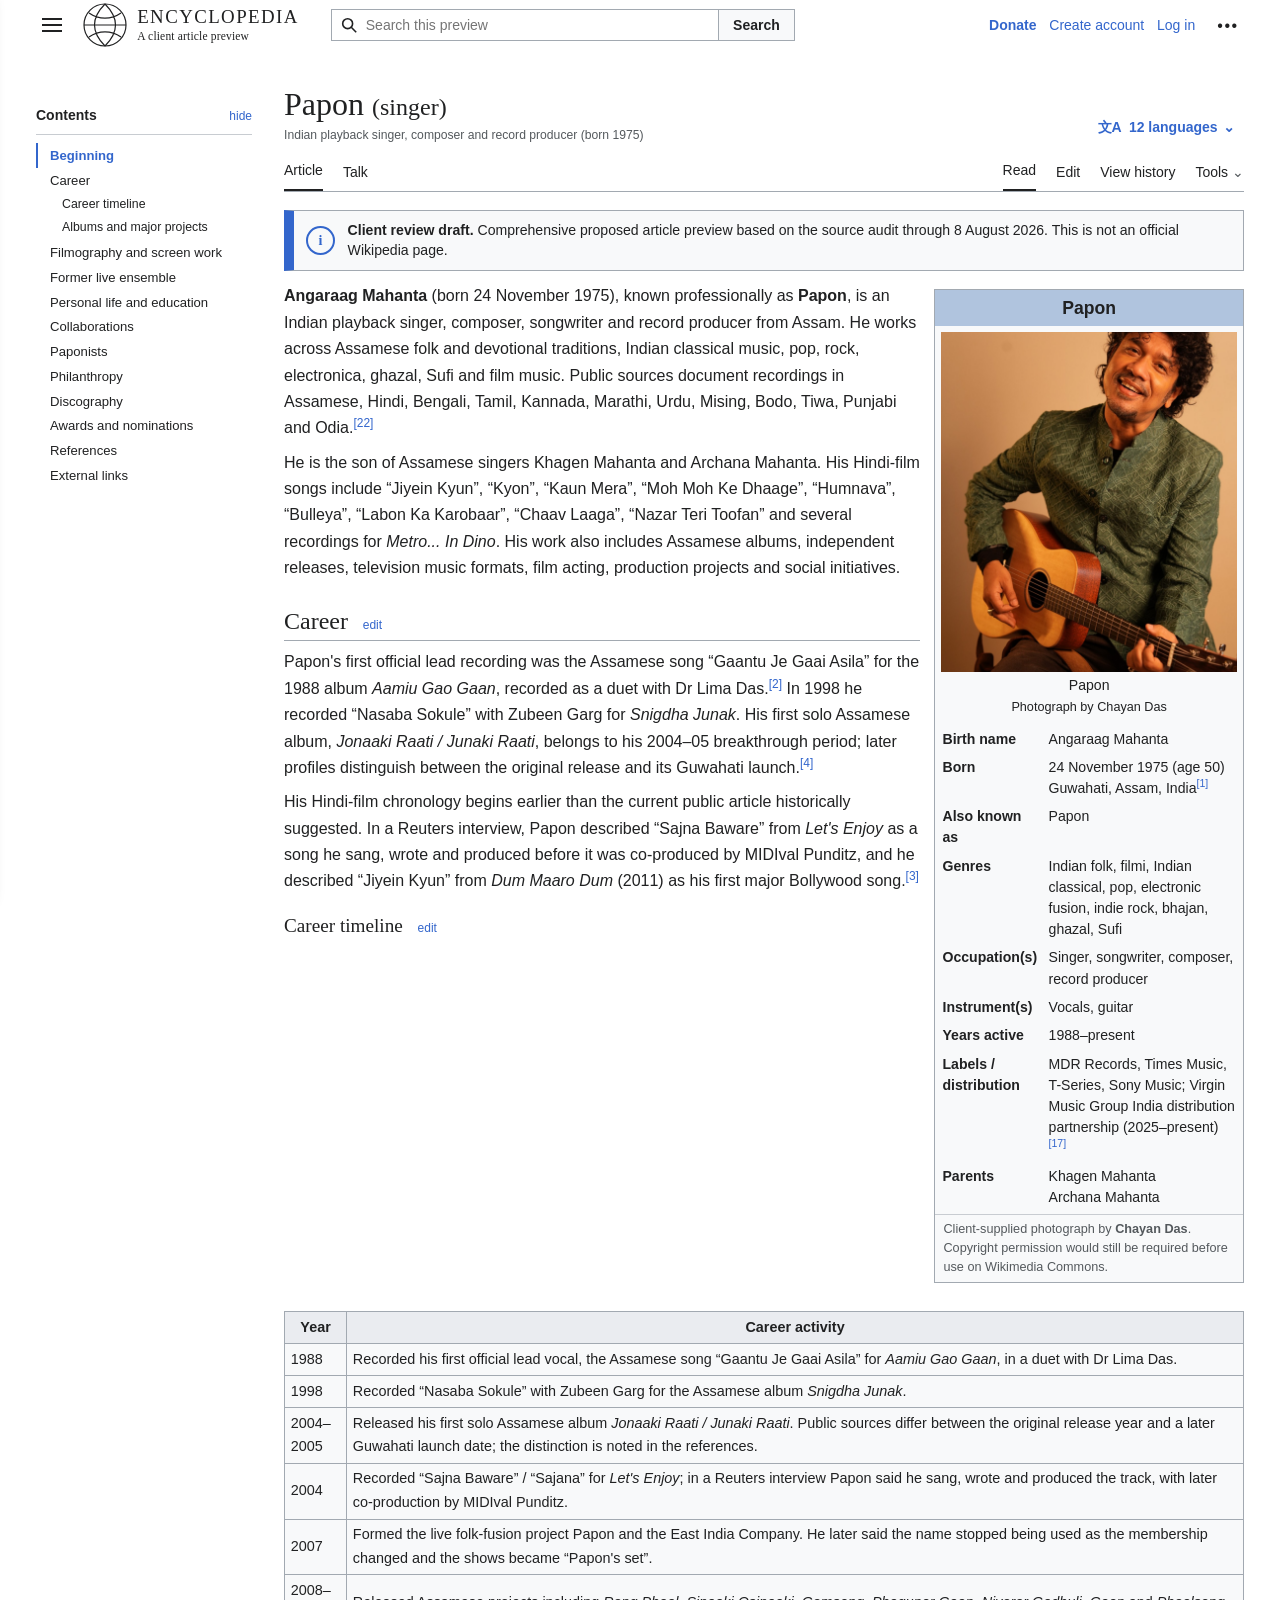
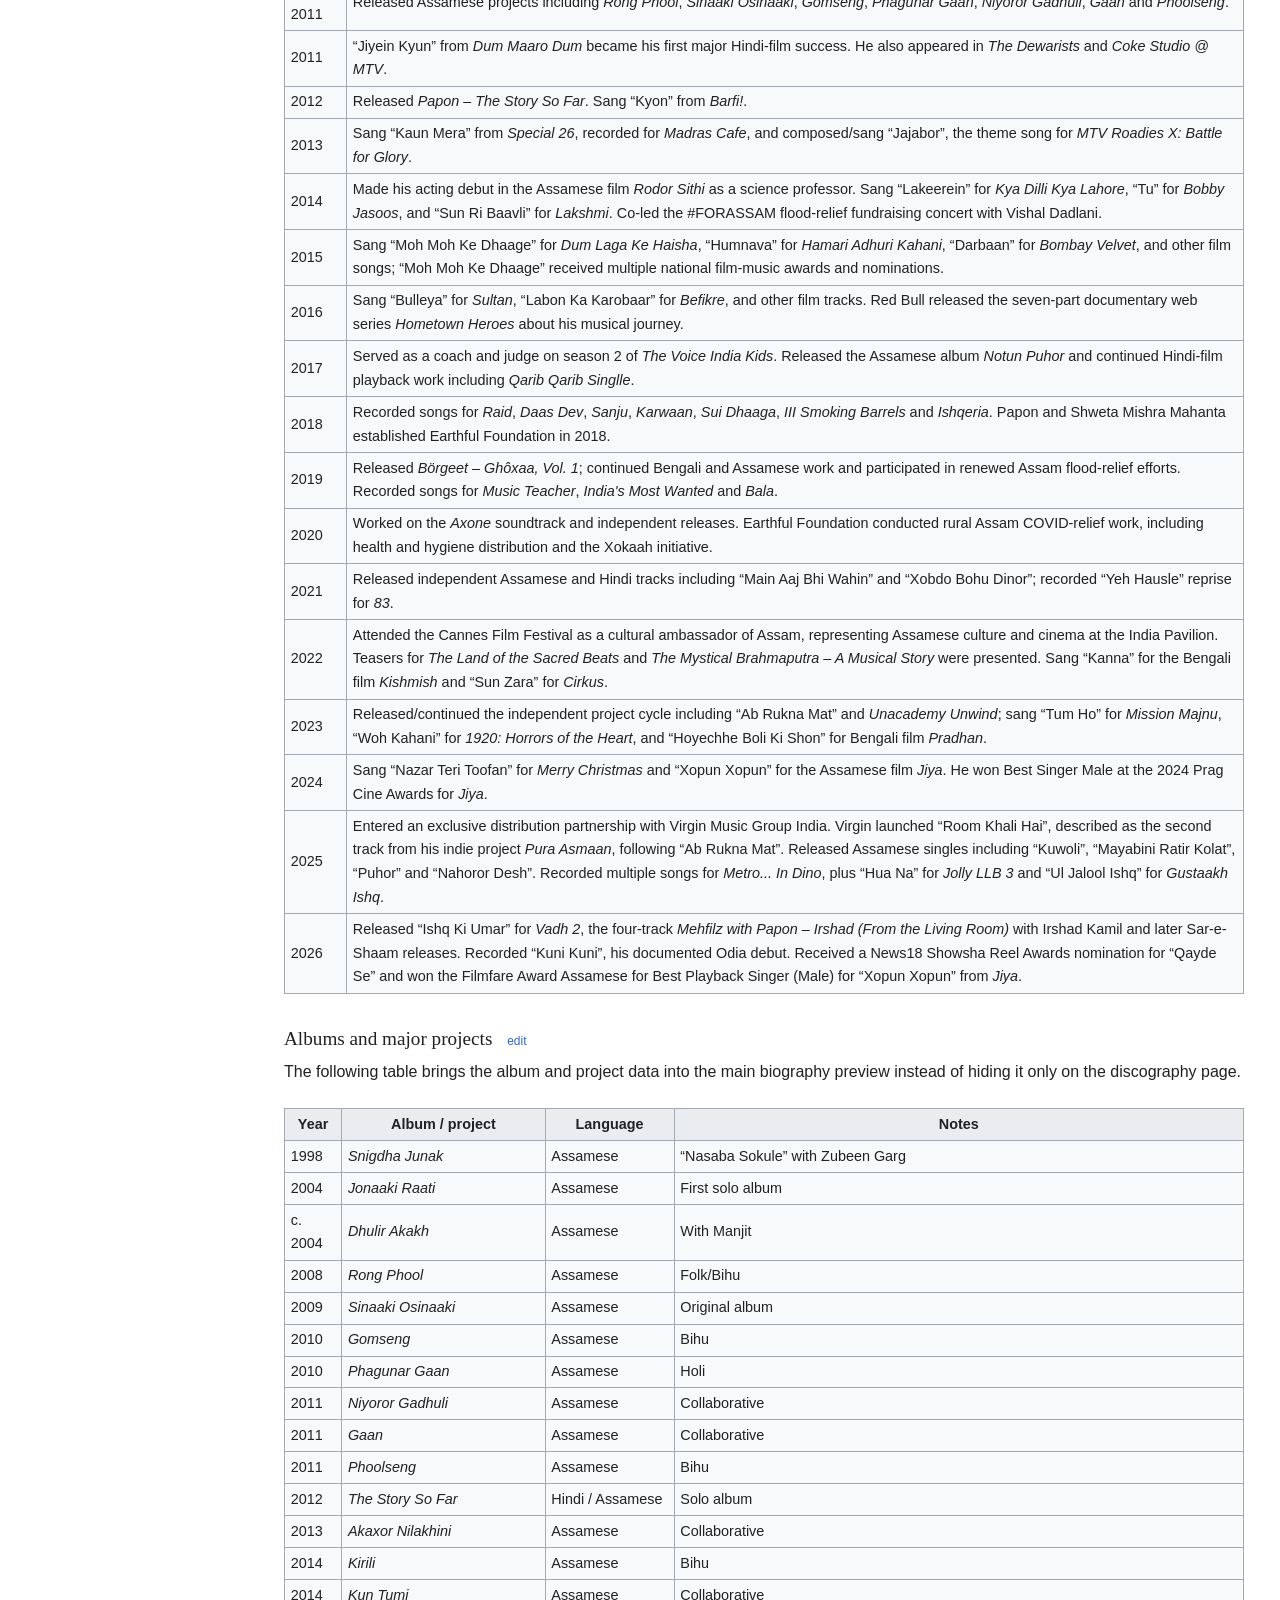
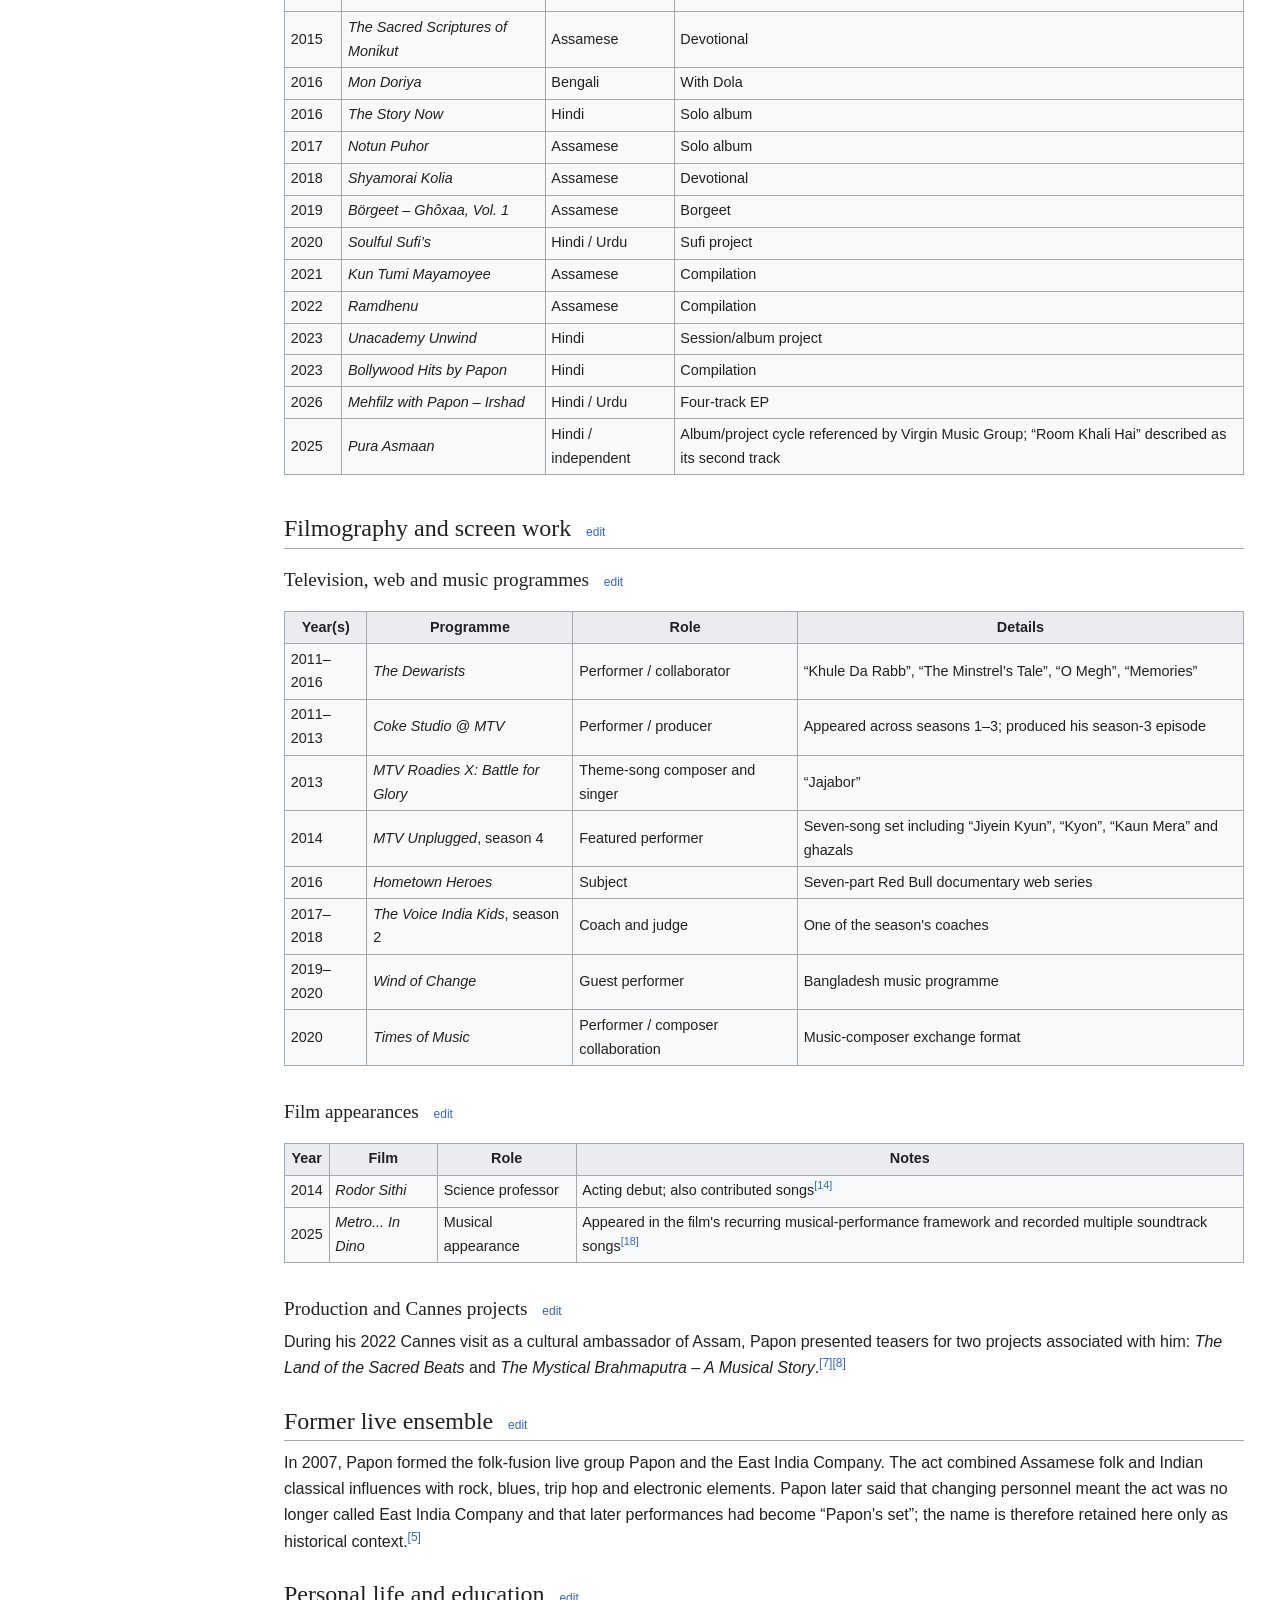
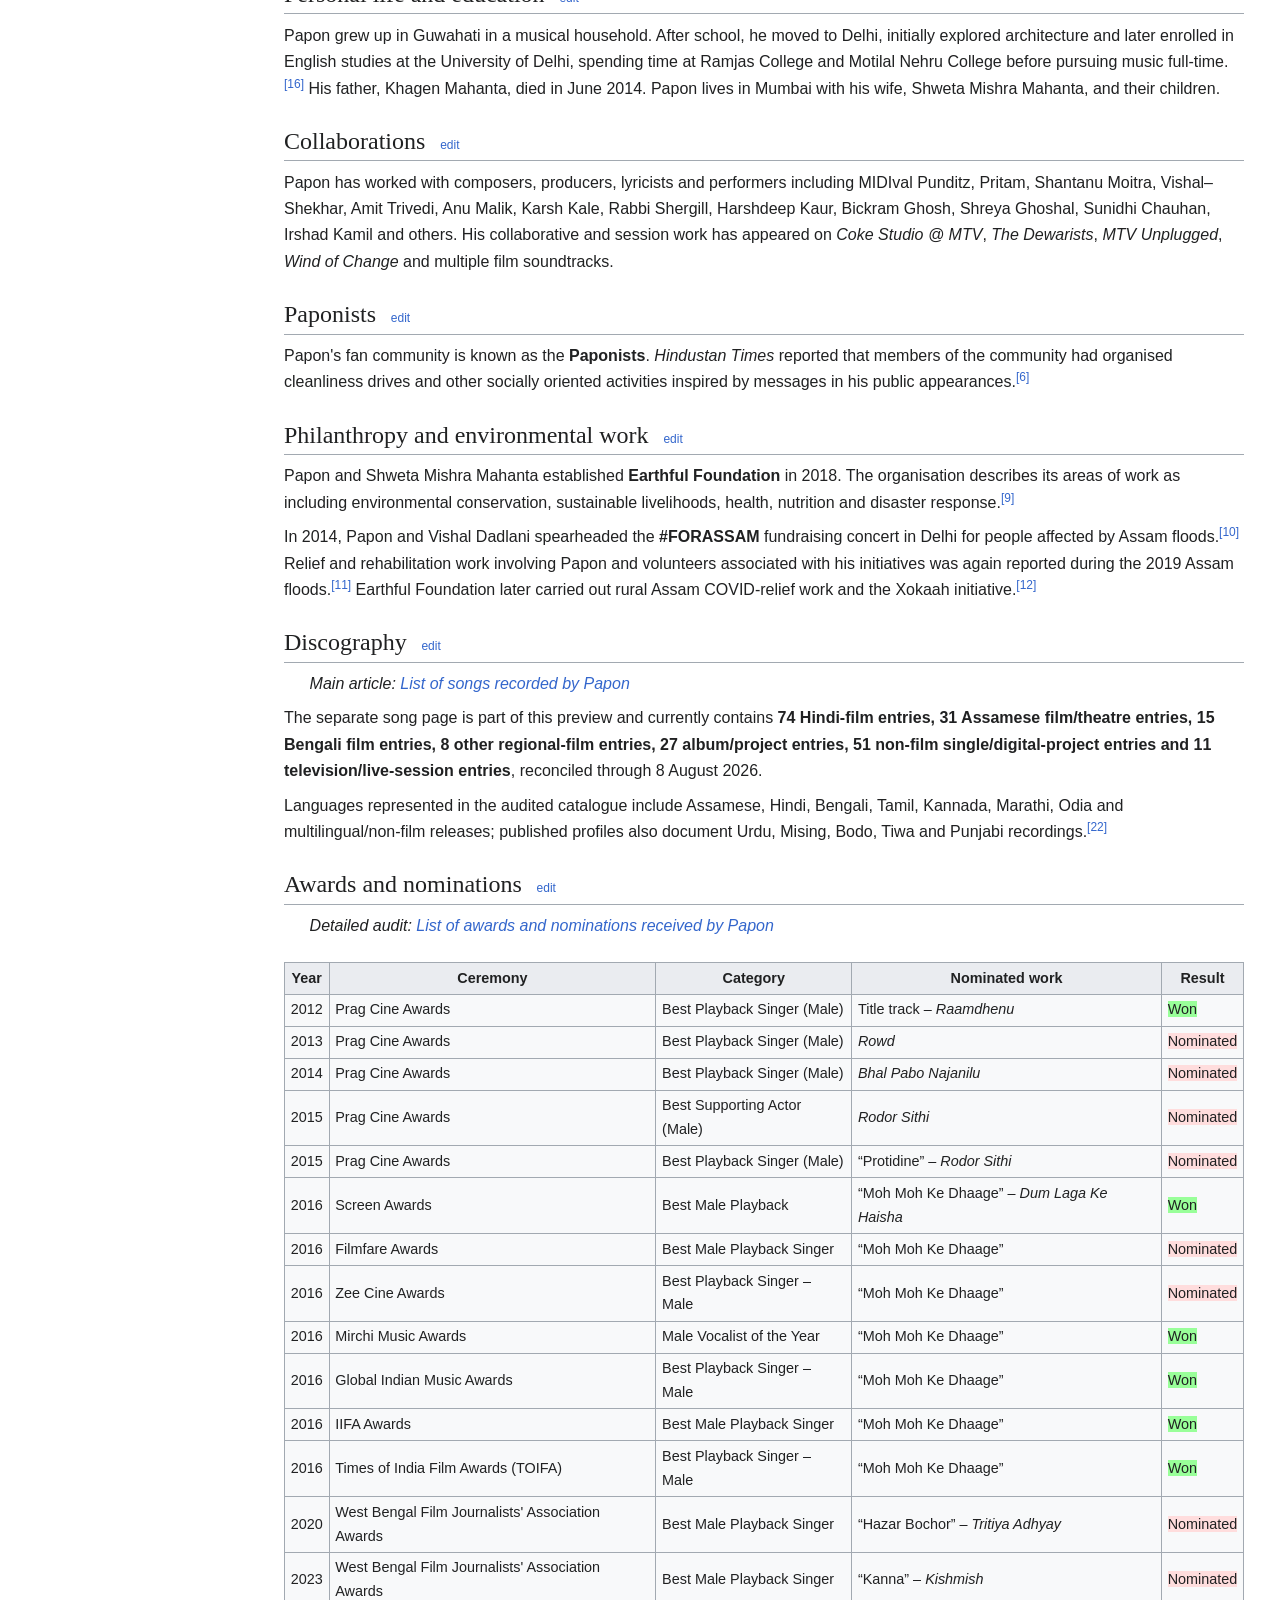
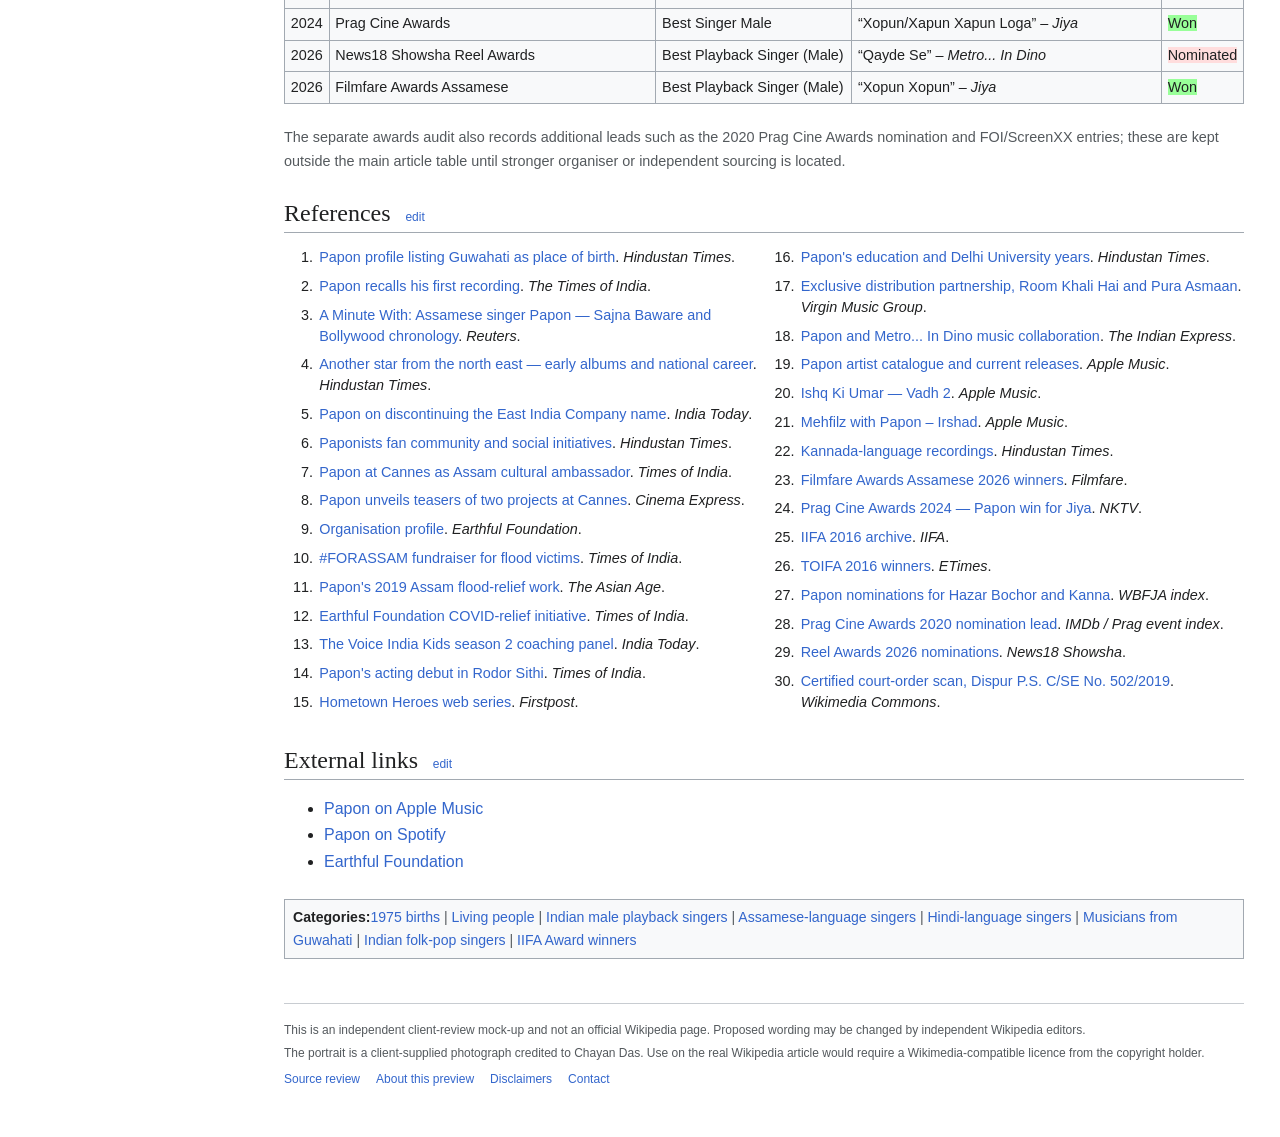
==== commit cb3cc1d7: "Add files via upload" ====
--- a/index.html
+++ b/index.html
@@ -1,208 +1,151 @@
-<!doctype html>
-<html lang="en" data-theme="light" data-font-size="standard" data-content-width="standard">
+<!DOCTYPE html>
+
+<html data-content-width="standard" data-font-size="standard" data-theme="light" lang="en">
 <head>
-  <meta charset="utf-8">
-  <meta name="viewport" content="width=device-width, initial-scale=1">
-  <meta name="theme-color" content="#ffffff">
-  <meta name="description" content="Client review preview of proposed encyclopaedia content about Papon. Not an official Wikipedia page.">
-  <title>Papon (singer) — Wikipedia-style client preview</title>
-  <link rel="stylesheet" href="styles.css">
+<meta charset="utf-8"/>
+<meta content="width=device-width, initial-scale=1" name="viewport"/>
+<meta content="#ffffff" name="theme-color"/>
+<meta content="Comprehensive client-review preview of proposed Papon article updates through 8 August 2026." name="description"/>
+<title>Papon (singer) — proposed article preview</title>
+<link href="styles.css" rel="stylesheet"/>
 </head>
 <body>
 <a class="skip-link" href="#content">Jump to content</a>
 <header class="vector-header" id="top">
-  <div class="vector-header-start">
-    <button class="icon-button menu-button" id="menuButton" type="button" aria-label="Open main menu" aria-expanded="false"><span></span><span></span><span></span></button>
-    <a class="site-identity" href="index.html" aria-label="Encyclopaedia preview home">
-      <span class="site-symbol" aria-hidden="true"><svg viewBox="0 0 50 50" role="img"><circle cx="25" cy="25" r="21"></circle><path d="M4 25h42M25 4c7 7 10.5 14 10.5 21S32 39 25 46M25 4c-7 7-10.5 14-10.5 21S18 39 25 46M9 13c5 3.5 10.3 5.2 16 5.2S36 16.5 41 13M9 37c5-3.5 10.3-5.2 16-5.2S36 33.5 41 37"></path></svg></span>
-      <span class="site-wordmark"><span class="site-name">ENCYCLOPEDIA</span><span class="site-tagline">A client article preview</span></span>
-    </a>
-  </div>
-  <form class="site-search" id="siteSearch" role="search"><label class="search-field"><svg viewBox="0 0 20 20" aria-hidden="true"><circle cx="8.5" cy="8.5" r="5.5"></circle><path d="M12.5 12.5 18 18"></path></svg><input id="searchInput" type="search" placeholder="Search this preview" autocomplete="off"></label><button type="submit">Search</button><div class="search-results" id="searchResults" hidden></div></form>
-  <nav class="vector-user-links" aria-label="User links"><a href="#" class="donate-link">Donate</a><a href="#">Create account</a><a href="#">Log in</a><button class="icon-button dots-button" id="personalMenuButton" type="button" aria-label="More user options" aria-expanded="false">•••</button><div class="dropdown dropdown-right" id="personalMenu" hidden><a href="#">Contributions</a><a href="#">Talk</a></div></nav>
+<div class="vector-header-start">
+<button aria-expanded="false" aria-label="Open main menu" class="icon-button menu-button" id="menuButton" type="button"><span></span><span></span><span></span></button>
+<a aria-label="Encyclopaedia preview home" class="site-identity" href="index.html">
+<span aria-hidden="true" class="site-symbol"><svg role="img" viewbox="0 0 50 50"><circle cx="25" cy="25" r="21"></circle><path d="M4 25h42M25 4c7 7 10.5 14 10.5 21S32 39 25 46M25 4c-7 7-10.5 14-10.5 21S18 39 25 46M9 13c5 3.5 10.3 5.2 16 5.2S36 16.5 41 13M9 37c5-3.5 10.3-5.2 16-5.2S36 33.5 41 37"></path></svg></span>
+<span class="site-wordmark"><span class="site-name">ENCYCLOPEDIA</span><span class="site-tagline">A client article preview</span></span>
+</a>
+</div>
+<form class="site-search" id="siteSearch" role="search"><label class="search-field"><svg aria-hidden="true" viewbox="0 0 20 20"><circle cx="8.5" cy="8.5" r="5.5"></circle><path d="M12.5 12.5 18 18"></path></svg><input autocomplete="off" id="searchInput" placeholder="Search this preview" type="search"/></label><button type="submit">Search</button><div class="search-results" hidden="" id="searchResults"></div></form>
+<nav aria-label="User links" class="vector-user-links"><a class="donate-link" href="#">Donate</a><a href="#">Create account</a><a href="#">Log in</a><button aria-expanded="false" aria-label="More user options" class="icon-button dots-button" id="personalMenuButton" type="button">•••</button><div class="dropdown dropdown-right" hidden="" id="personalMenu"><a href="#">Contributions</a><a href="#">Talk</a></div></nav>
 </header>
 <div class="page-layout">
-  <aside class="main-menu-drawer" id="mainMenu" aria-label="Main menu"><div class="drawer-heading">Main menu</div><nav><a href="index.html">Main article preview</a><a href="list-of-songs.html">Song-list preview</a><a href="#references">References</a><a href="#">Random article</a><a href="#">About this preview</a><a href="#">Contact</a></nav><hr><div class="drawer-heading">Editorial package</div><nav><a href="SOURCE_REVIEW.md">Source review</a><a href="editorial-review/court-order-note.html">Court-order review</a><a href="README.md">Deployment guide</a></nav></aside>
-  <aside class="vector-toc" id="toc" aria-label="Contents"><div class="toc-header"><strong>Contents</strong><button type="button" id="hideToc">hide</button></div><div class="toc-progress" aria-hidden="true"><span id="tocProgress"></span></div><nav id="tocNav"><a class="active" href="#top">Beginning</a>
+<aside aria-label="Main menu" class="main-menu-drawer" id="mainMenu"><div class="drawer-heading">Main menu</div><nav><a href="index.html">Main article preview</a><a href="list-of-songs.html">List of songs recorded by Papon</a><a href="awards-and-nominations.html">Awards and nominations</a><a href="#references">References</a></nav><hr/><div class="drawer-heading">Editorial package</div><nav><a href="SOURCE_REVIEW.md">Source review</a><a href="editorial-review/court-order-note.html">Court-order review</a><a href="README.md">Deployment guide</a></nav></aside>
+<aside aria-label="Contents" class="vector-toc" id="toc"><div class="toc-header"><strong>Contents</strong><button id="hideToc" type="button">hide</button></div><div aria-hidden="true" class="toc-progress"><span id="tocProgress"></span></div><nav id="tocNav">
+<a class="active" href="#top">Beginning</a>
 <a href="#career"><span>1</span> Career</a>
-<a class="toc-sub" href="#early-recordings"><span>1.1</span> Early recordings and regional albums</a>
-<a class="toc-sub" href="#hindi-films"><span>1.2</span> Hindi films and national recognition</a>
-<a class="toc-sub" href="#later-projects"><span>1.3</span> Later projects and Cannes</a>
-<a href="#style"><span>2</span> Musical style and collaborations</a>
+<a class="toc-sub" href="#timeline"><span>1.1</span> Career timeline</a>
+<a class="toc-sub" href="#albums"><span>1.2</span> Albums and major projects</a>
+<a href="#filmography"><span>2</span> Filmography and screen work</a>
 <a href="#ensemble"><span>3</span> Former live ensemble</a>
-<a href="#paponists"><span>4</span> Paponists</a>
-<a href="#philanthropy"><span>5</span> Philanthropy and environmental work</a>
-<a href="#filmography"><span>6</span> Filmography and screen work</a>
-<a class="toc-sub" href="#film"><span>6.1</span> Film appearances</a>
-<a class="toc-sub" href="#television"><span>6.2</span> Television, web and music programmes</a>
-<a class="toc-sub" href="#production"><span>6.3</span> Film production</a>
-<a href="#personal-life"><span>7</span> Personal life and education</a>
+<a href="#personal-life"><span>4</span> Personal life and education</a>
+<a href="#collaborations"><span>5</span> Collaborations</a>
+<a href="#paponists"><span>6</span> Paponists</a>
+<a href="#philanthropy"><span>7</span> Philanthropy</a>
 <a href="#discography"><span>8</span> Discography</a>
 <a href="#awards"><span>9</span> Awards and nominations</a>
 <a href="#references"><span>10</span> References</a>
-<a href="#external-links"><span>11</span> External links</a></nav></aside>
-  <main class="content-column" id="content">
-    <div class="page-heading-row"><div><h1 id="firstHeading">Papon <span>(singer)</span></h1><p class="page-description">Indian playback singer, composer and producer (born 1975)</p></div><button class="language-button" id="languageButton" type="button" aria-expanded="false"><svg viewBox="0 0 20 20" aria-hidden="true"><path d="M3 4h8M7 2v2c0 5-2 8-5 10M4 9c2 3 5 5 8 6M12 7h5l2 10M14 13h4"></path></svg>12 languages<span>⌄</span></button><div class="dropdown language-dropdown" id="languageMenu" hidden><a href="#">অসমীয়া</a><a href="#">हिन्दी</a><a href="#">বাংলা</a><a href="#">தமிழ்</a><a href="#">मराठी</a><a href="#">ଓଡ଼ିଆ</a><a href="#">ਪੰਜਾਬੀ</a></div></div>
-    <div class="page-tabs" aria-label="Page navigation"><div class="tabs-left"><a class="selected" href="index.html">Article</a><a href="#">Talk</a></div><div class="tabs-right"><a class="selected" href="#top">Read</a><a href="#">Edit</a><a href="#">View history</a><button class="tools-button" id="toolsButton" type="button" aria-expanded="false">Tools <span>⌄</span></button><div class="dropdown tools-dropdown" id="toolsMenu" hidden><strong>Tools</strong><a href="#">What links here</a><a href="#">Related changes</a><a href="#">Upload file</a><a href="#references">Page information</a><a href="#references">Cite this page</a><hr><strong>Print/export</strong><a href="#">Download as PDF</a><a href="#">Printable version</a></div></div></div>
-    <div class="mobile-action-row" aria-label="Article actions"><button type="button" id="mobileLanguage">文A</button><button type="button" id="mobileSearch">⌕</button><button type="button" id="mobileWatch">☆</button><button type="button" id="mobileShare">↗</button><button type="button" id="mobileMore">•••</button></div>
-    <div class="mobile-toolbar" aria-label="Article tools"><button type="button" id="mobileTocButton">☰ Contents</button><button type="button" id="mobileAppearanceButton">Aa Appearance</button><button type="button" id="shareButton">↗ Share</button></div>
-    <article class="mw-body-content">
-<div class="client-draft-ambox" role="note">
-  <div class="client-draft-icon" aria-hidden="true">i</div>
-  <div><b>Client review draft.</b> This page is an independent visual mock-up of proposed article changes. It is not an official Wikipedia page and is not affiliated with the Wikimedia Foundation.</div>
-</div>
+<a href="#external-links"><span>11</span> External links</a>
+</nav></aside>
+<main class="content-column" id="content">
+<div class="page-heading-row"><div><h1 id="firstHeading">Papon <span>(singer)</span></h1><p class="page-description">Indian playback singer, composer and record producer (born 1975)</p></div><button aria-expanded="false" class="language-button" id="languageButton" type="button">文A  12 languages <span>⌄</span></button><div class="dropdown language-dropdown" hidden="" id="languageMenu"><a href="#">অসমীয়া</a><a href="#">हिन्दी</a><a href="#">বাংলা</a><a href="#">தமிழ்</a><a href="#">मराठी</a><a href="#">ଓଡ଼ିଆ</a><a href="#">ਪੰਜਾਬੀ</a></div></div>
+<div aria-label="Page navigation" class="page-tabs"><div class="tabs-left"><a class="selected" href="index.html">Article</a><a href="#">Talk</a></div><div class="tabs-right"><a class="selected" href="#top">Read</a><a href="#">Edit</a><a href="#">View history</a><button aria-expanded="false" class="tools-button" id="toolsButton" type="button">Tools <span>⌄</span></button><div class="dropdown tools-dropdown" hidden="" id="toolsMenu"><strong>Tools</strong><a href="#">What links here</a><a href="#">Related changes</a><a href="#">Upload file</a><a href="#references">Page information</a><a href="#references">Cite this page</a><hr/><strong>Print/export</strong><a href="#">Download as PDF</a><a href="#">Printable version</a></div></div></div>
+<div aria-label="Article actions" class="mobile-action-row"><button id="mobileLanguage" type="button">文A</button><button id="mobileSearch" type="button">⌕</button><button id="mobileWatch" type="button">☆</button><button id="mobileShare" type="button">↗</button><button id="mobileMore" type="button">•••</button></div>
+<div aria-label="Article tools" class="mobile-toolbar"><button id="mobileTocButton" type="button">☰ Contents</button><button id="mobileAppearanceButton" type="button">Aa Appearance</button><button id="shareButton" type="button">↗ Share</button></div>
+<article class="mw-body-content">
+<div class="client-draft-ambox" role="note"><div aria-hidden="true" class="client-draft-icon">i</div><div><b>Client review draft.</b> Comprehensive proposed article preview based on the source audit through 8 August 2026. This is not an official Wikipedia page.</div></div>
 <aside class="infobox biography vcard">
-  <div class="infobox-title fn">Papon</div>
-  <div class="infobox-image-wrap"><img class="infobox-image" src="https://upload.wikimedia.org/wikipedia/commons/thumb/5/53/Papon_Euphuism.jpg/960px-Papon_Euphuism.jpg" alt="Papon performing on stage" loading="eager" onerror="this.style.display='none';this.parentElement.innerHTML='<div style=&quot;height:260px;display:grid;place-items:center;background:#ddd;color:#54595d&quot;>Papon photograph</div>'"></div>
-  <div class="infobox-caption">Papon performing in 2014</div>
-  <table><tbody>
-    <tr><th>Birth name</th><td>Angaraag Mahanta</td></tr>
-    <tr><th>Born</th><td>24 November 1975 (age 50)<br>Guwahati, Assam, India<sup><a href="#cite_note-1">[1]</a></sup></td></tr>
-    <tr><th>Also known as</th><td>Papon</td></tr>
-    <tr><th>Genres</th><td>Indian folk, filmi, Indian classical, pop, electronic fusion, ghazal, Sufi</td></tr>
-    <tr><th>Occupation(s)</th><td>Singer, songwriter, composer, record producer</td></tr>
-    <tr><th>Instrument(s)</th><td>Vocals, guitar</td></tr>
-    <tr><th>Years active</th><td>1988–present</td></tr>
-    <tr><th>Labels</th><td>MDR Records, Times Music, T-Series, Sony Music and independent releases</td></tr>
-    <tr><th>Parents</th><td>Khagen Mahanta<br>Archana Mahanta</td></tr>
-  </tbody></table>
-  <div class="infobox-credit">Photo: Porikhit / Wikimedia Commons, CC BY-SA 4.0.<sup><a href="#cite_note-25">[25]</a></sup></div>
+<div class="infobox-title fn">Papon</div>
+<div class="infobox-image-wrap"><img alt="Papon photographed by Chayan Das" class="infobox-image" loading="eager" src="assets/papon-chayan-das.jpg"/></div>
+<div class="infobox-caption">Papon<br/><span style="font-size:90%">Photograph by Chayan Das</span></div>
+<table><tbody>
+<tr><th>Birth name</th><td>Angaraag Mahanta</td></tr>
+<tr><th>Born</th><td>24 November 1975 (age 50)<br/>Guwahati, Assam, India<sup><a href="#cite_note-1">[1]</a></sup></td></tr>
+<tr><th>Also known as</th><td>Papon</td></tr>
+<tr><th>Genres</th><td>Indian folk, filmi, Indian classical, pop, electronic fusion, indie rock, bhajan, ghazal, Sufi</td></tr>
+<tr><th>Occupation(s)</th><td>Singer, songwriter, composer, record producer</td></tr>
+<tr><th>Instrument(s)</th><td>Vocals, guitar</td></tr>
+<tr><th>Years active</th><td>1988–present</td></tr>
+<tr><th>Labels / distribution</th><td>MDR Records, Times Music, T-Series, Sony Music; Virgin Music Group India distribution partnership (2025–present)<sup><a href="#cite_note-17">[17]</a></sup></td></tr>
+<tr><th>Parents</th><td>Khagen Mahanta<br/>Archana Mahanta</td></tr>
+</tbody></table>
+<div class="infobox-credit">Client-supplied photograph by <b>Chayan Das</b>. Copyright permission would still be required before use on Wikimedia Commons.</div>
 </aside>
-<p><b>Angaraag Mahanta</b> (born 24 November 1975), known professionally as <b>Papon</b>, is an Indian playback singer, composer, songwriter and record producer from Assam. His work combines Assamese folk and devotional traditions with Indian classical music, electronic production, pop, rock, Sufi music and ghazal. He has recorded in Assamese, Hindi, Bengali, Tamil, Kannada, Marathi, Urdu, Mising, Bodo, Tiwa, Punjabi and Odia.<sup><a href="#cite_note-21">[21]</a></sup><sup><a href="#cite_note-26">[26]</a></sup></p>
-<p>Born into a musical family, he is the son of Assamese folk singers Khagen Mahanta and Archana Mahanta. His Hindi-film work includes “Jiyein Kyun”, “Kyon”, “Moh Moh Ke Dhaage”, “Humnava” and “Bulleya”.<sup><a href="#cite_note-3">[3]</a></sup><sup><a href="#cite_note-6">[6]</a></sup></p>
+<p><b>Angaraag Mahanta</b> (born 24 November 1975), known professionally as <b>Papon</b>, is an Indian playback singer, composer, songwriter and record producer from Assam. He works across Assamese folk and devotional traditions, Indian classical music, pop, rock, electronica, ghazal, Sufi and film music. Public sources document recordings in Assamese, Hindi, Bengali, Tamil, Kannada, Marathi, Urdu, Mising, Bodo, Tiwa, Punjabi and Odia.<sup><a href="#cite_note-22">[22]</a></sup></p>
+<p>He is the son of Assamese singers Khagen Mahanta and Archana Mahanta. His Hindi-film songs include “Jiyein Kyun”, “Kyon”, “Kaun Mera”, “Moh Moh Ke Dhaage”, “Humnava”, “Bulleya”, “Labon Ka Karobaar”, “Chaav Laaga”, “Nazar Teri Toofan” and several recordings for <i>Metro... In Dino</i>. His work also includes Assamese albums, independent releases, television music formats, film acting, production projects and social initiatives.</p>
 <section id="career"><h2><span class="mw-headline">Career</span><button class="section-edit">edit</button></h2>
-  <div id="early-recordings" class="anchor-offset"></div><h3><span class="mw-headline">Early recordings and regional albums</span><button class="section-edit">edit</button></h3>
-  <p>Papon made his first lead recording in 1988, singing the Assamese song “Gaantu Je Gaai Asila” for the album <i>Aamiu Gao Gaan</i> as a duet with Lima Das.<sup><a href="#cite_note-2">[2]</a></sup> In 1998, he recorded “Nasaba Sokule” with Zubeen Garg for <i>Snigdha Junak</i>. His first solo album, <i>Jonaaki Raati</i> (also styled <i>Junaki Raati</i>), followed in 2004; he subsequently released original and folk-based Assamese projects including <i>Rong Phool</i>, <i>Sinaaki Osinaaki</i>, <i>Gomseng</i>, <i>Phagunar Gaan</i> and <i>Phoolseng</i>.<sup><a href="#cite_note-3">[3]</a></sup><sup><a href="#cite_note-5">[5]</a></sup></p>
-  <div id="hindi-films" class="anchor-offset"></div><h3><span class="mw-headline">Hindi films and national recognition</span><button class="section-edit">edit</button></h3>
-  <p>His first Hindi-film song was “Sajna Baware” (also listed as “Sajana”) from <i>Let’s Enjoy</i> (2004). In a Reuters interview, Papon said that he sang, wrote and produced the track, which was later co-produced by MIDIval Punditz.<sup><a href="#cite_note-3">[3]</a></sup> This corrects the older claim that “Om Mantra” from <i>Strings – Bound by Faith</i> (2006) was his Bollywood debut.<sup><a href="#cite_note-4">[4]</a></sup></p>
-  <p>“Jiyein Kyun” from <i>Dum Maaro Dum</i> (2011) became his first major Hindi-film success. It was followed by songs including “Kyon” from <i>Barfi!</i> (2012), “Kaun Mera” from <i>Special 26</i> (2013), “Lakeerein” from <i>Kya Dilli Kya Lahore</i> (2014), “Moh Moh Ke Dhaage” from <i>Dum Laga Ke Haisha</i> (2015), “Humnava” from <i>Hamari Adhuri Kahani</i> (2015), “Bulleya” from <i>Sultan</i> (2016), “Labon Ka Karobaar” from <i>Befikre</i> (2016), “Tu Chale Toh” from <i>Qarib Qarib Singlle</i> (2017), “Heartquake” from <i>Karwaan</i> (2018) and “Baba Bolta Hain Bas Ho Gaya” from <i>Sanju</i> (2018).<sup><a href="#cite_note-6">[6]</a></sup><sup><a href="#cite_note-30">[30]</a></sup></p>
-  <p>In 2013 he composed and sang “Jajabor”, the theme song for <i>MTV Roadies X: Battle for Glory</i>. In 2014 he made his acting debut as a science professor in the Assamese film <i>Rodor Sithi</i>. A seven-part documentary web series, <i>Hometown Heroes</i>, traced his musical development and was released in 2016.<sup><a href="#cite_note-8">[8]</a></sup><sup><a href="#cite_note-10">[10]</a></sup><sup><a href="#cite_note-7">[7]</a></sup></p>
-  <div id="later-projects" class="anchor-offset"></div><h3><span class="mw-headline">Later projects and Cannes</span><button class="section-edit">edit</button></h3>
-  <p>During the late 2010s and 2020s, Papon continued to release film, regional and independent music. His projects included <i>Notun Puhor</i> (2017), <i>Börgeet – Ghôxaa, Vol. 1</i> (2019), the <i>Axone</i> soundtrack (2020), <i>Unacademy Unwind</i> (2023), songs and an on-screen musical appearance in <i>Metro... In Dino</i> (2025), and the soundtrack of <i>Tu Meri Poori Kahani</i> (2025).<sup><a href="#cite_note-6">[6]</a></sup><sup><a href="#cite_note-22">[22]</a></sup><sup><a href="#cite_note-28">[28]</a></sup></p>
-  <p>In 2022, he attended the Cannes Film Festival as a cultural ambassador of Assam and represented the state’s culture and cinema at the India Pavilion. Teasers for two projects produced by him—<i>The Land of the Sacred Beats</i> and <i>The Mystical Brahmaputra – A Musical Story</i>—were presented during the festival.<sup><a href="#cite_note-13">[13]</a></sup><sup><a href="#cite_note-14">[14]</a></sup></p>
-  <p>In 2026, he released the four-track ghazal EP <i>Mehfilz with Papon – Irshad (From the Living Room)</i>, written with lyricist Irshad Kamil, and expanded the concept with further “Sar-e-Shaam” releases. The same year, “Kuni Kuni” marked his Odia recording debut, adding Odia to his recorded-language catalogue.<sup><a href="#cite_note-20">[20]</a></sup><sup><a href="#cite_note-21">[21]</a></sup><sup><a href="#cite_note-31">[31]</a></sup><sup><a href="#cite_note-32">[32]</a></sup></p>
+<p>Papon's first official lead recording was the Assamese song “Gaantu Je Gaai Asila” for the 1988 album <i>Aamiu Gao Gaan</i>, recorded as a duet with Dr Lima Das.<sup><a href="#cite_note-2">[2]</a></sup> In 1998 he recorded “Nasaba Sokule” with Zubeen Garg for <i>Snigdha Junak</i>. His first solo Assamese album, <i>Jonaaki Raati / Junaki Raati</i>, belongs to his 2004–05 breakthrough period; later profiles distinguish between the original release and its Guwahati launch.<sup><a href="#cite_note-4">[4]</a></sup></p>
+<p>His Hindi-film chronology begins earlier than the current public article historically suggested. In a Reuters interview, Papon described “Sajna Baware” from <i>Let's Enjoy</i> as a song he sang, wrote and produced before it was co-produced by MIDIval Punditz, and he described “Jiyein Kyun” from <i>Dum Maaro Dum</i> (2011) as his first major Bollywood song.<sup><a href="#cite_note-3">[3]</a></sup></p>
+<div class="anchor-offset" id="timeline"></div><h3><span class="mw-headline">Career timeline</span><button class="section-edit">edit</button></h3>
+<div class="table-wrap"><table class="wikitable sortable compact force-scroll"><thead><tr><th>Year</th><th>Career activity</th></tr></thead><tbody><tr><td>1988</td><td>Recorded his first official lead vocal, the Assamese song “Gaantu Je Gaai Asila” for <i>Aamiu Gao Gaan</i>, in a duet with Dr Lima Das.</td></tr><tr><td>1998</td><td>Recorded “Nasaba Sokule” with Zubeen Garg for the Assamese album <i>Snigdha Junak</i>.</td></tr><tr><td>2004–2005</td><td>Released his first solo Assamese album <i>Jonaaki Raati / Junaki Raati</i>. Public sources differ between the original release year and a later Guwahati launch date; the distinction is noted in the references.</td></tr><tr><td>2004</td><td>Recorded “Sajna Baware” / “Sajana” for <i>Let's Enjoy</i>; in a Reuters interview Papon said he sang, wrote and produced the track, with later co-production by MIDIval Punditz.</td></tr><tr><td>2007</td><td>Formed the live folk-fusion project Papon and the East India Company. He later said the name stopped being used as the membership changed and the shows became “Papon's set”.</td></tr><tr><td>2008–2011</td><td>Released Assamese projects including <i>Rong Phool</i>, <i>Sinaaki Osinaaki</i>, <i>Gomseng</i>, <i>Phagunar Gaan</i>, <i>Niyoror Gadhuli</i>, <i>Gaan</i> and <i>Phoolseng</i>.</td></tr><tr><td>2011</td><td>“Jiyein Kyun” from <i>Dum Maaro Dum</i> became his first major Hindi-film success. He also appeared in <i>The Dewarists</i> and <i>Coke Studio @ MTV</i>.</td></tr><tr><td>2012</td><td>Released <i>Papon – The Story So Far</i>. Sang “Kyon” from <i>Barfi!</i>.</td></tr><tr><td>2013</td><td>Sang “Kaun Mera” from <i>Special 26</i>, recorded for <i>Madras Cafe</i>, and composed/sang “Jajabor”, the theme song for <i>MTV Roadies X: Battle for Glory</i>.</td></tr><tr><td>2014</td><td>Made his acting debut in the Assamese film <i>Rodor Sithi</i> as a science professor. Sang “Lakeerein” for <i>Kya Dilli Kya Lahore</i>, “Tu” for <i>Bobby Jasoos</i>, and “Sun Ri Baavli” for <i>Lakshmi</i>. Co-led the #FORASSAM flood-relief fundraising concert with Vishal Dadlani.</td></tr><tr><td>2015</td><td>Sang “Moh Moh Ke Dhaage” for <i>Dum Laga Ke Haisha</i>, “Humnava” for <i>Hamari Adhuri Kahani</i>, “Darbaan” for <i>Bombay Velvet</i>, and other film songs; “Moh Moh Ke Dhaage” received multiple national film-music awards and nominations.</td></tr><tr><td>2016</td><td>Sang “Bulleya” for <i>Sultan</i>, “Labon Ka Karobaar” for <i>Befikre</i>, and other film tracks. Red Bull released the seven-part documentary web series <i>Hometown Heroes</i> about his musical journey.</td></tr><tr><td>2017</td><td>Served as a coach and judge on season 2 of <i>The Voice India Kids</i>. Released the Assamese album <i>Notun Puhor</i> and continued Hindi-film playback work including <i>Qarib Qarib Singlle</i>.</td></tr><tr><td>2018</td><td>Recorded songs for <i>Raid</i>, <i>Daas Dev</i>, <i>Sanju</i>, <i>Karwaan</i>, <i>Sui Dhaaga</i>, <i>III Smoking Barrels</i> and <i>Ishqeria</i>. Papon and Shweta Mishra Mahanta established Earthful Foundation in 2018.</td></tr><tr><td>2019</td><td>Released <i>Börgeet – Ghôxaa, Vol. 1</i>; continued Bengali and Assamese work and participated in renewed Assam flood-relief efforts. Recorded songs for <i>Music Teacher</i>, <i>India's Most Wanted</i> and <i>Bala</i>.</td></tr><tr><td>2020</td><td>Worked on the <i>Axone</i> soundtrack and independent releases. Earthful Foundation conducted rural Assam COVID-relief work, including health and hygiene distribution and the Xokaah initiative.</td></tr><tr><td>2021</td><td>Released independent Assamese and Hindi tracks including “Main Aaj Bhi Wahin” and “Xobdo Bohu Dinor”; recorded “Yeh Hausle” reprise for <i>83</i>.</td></tr><tr><td>2022</td><td>Attended the Cannes Film Festival as a cultural ambassador of Assam, representing Assamese culture and cinema at the India Pavilion. Teasers for <i>The Land of the Sacred Beats</i> and <i>The Mystical Brahmaputra – A Musical Story</i> were presented. Sang “Kanna” for the Bengali film <i>Kishmish</i> and “Sun Zara” for <i>Cirkus</i>.</td></tr><tr><td>2023</td><td>Released/continued the independent project cycle including “Ab Rukna Mat” and <i>Unacademy Unwind</i>; sang “Tum Ho” for <i>Mission Majnu</i>, “Woh Kahani” for <i>1920: Horrors of the Heart</i>, and “Hoyechhe Boli Ki Shon” for Bengali film <i>Pradhan</i>.</td></tr><tr><td>2024</td><td>Sang “Nazar Teri Toofan” for <i>Merry Christmas</i> and “Xopun Xopun” for the Assamese film <i>Jiya</i>. He won Best Singer Male at the 2024 Prag Cine Awards for <i>Jiya</i>.</td></tr><tr><td>2025</td><td>Entered an exclusive distribution partnership with Virgin Music Group India. Virgin launched “Room Khali Hai”, described as the second track from his indie project <i>Pura Asmaan</i>, following “Ab Rukna Mat”. Released Assamese singles including “Kuwoli”, “Mayabini Ratir Kolat”, “Puhor” and “Nahoror Desh”. Recorded multiple songs for <i>Metro... In Dino</i>, plus “Hua Na” for <i>Jolly LLB 3</i> and “Ul Jalool Ishq” for <i>Gustaakh Ishq</i>.</td></tr><tr><td>2026</td><td>Released “Ishq Ki Umar” for <i>Vadh 2</i>, the four-track <i>Mehfilz with Papon – Irshad (From the Living Room)</i> with Irshad Kamil and later Sar-e-Shaam releases. Recorded “Kuni Kuni”, his documented Odia debut. Received a News18 Showsha Reel Awards nomination for “Qayde Se” and won the Filmfare Award Assamese for Best Playback Singer (Male) for “Xopun Xopun” from <i>Jiya</i>.</td></tr></tbody></table></div>
+<div class="anchor-offset" id="albums"></div><h3><span class="mw-headline">Albums and major projects</span><button class="section-edit">edit</button></h3>
+<p>The following table brings the album and project data into the main biography preview instead of hiding it only on the discography page.</p>
+<div class="table-wrap"><table class="wikitable sortable compact force-scroll"><thead><tr><th>Year</th><th>Album / project</th><th>Language</th><th>Notes</th></tr></thead><tbody><tr><td>1998</td><td><i>Snigdha Junak</i></td><td>Assamese</td><td>“Nasaba Sokule” with Zubeen Garg</td></tr>
+<tr><td>2004</td><td><i>Jonaaki Raati</i></td><td>Assamese</td><td>First solo album</td></tr>
+<tr><td>c. 2004</td><td><i>Dhulir Akakh</i></td><td>Assamese</td><td>With Manjit</td></tr>
+<tr><td>2008</td><td><i>Rong Phool</i></td><td>Assamese</td><td>Folk/Bihu</td></tr>
+<tr><td>2009</td><td><i>Sinaaki Osinaaki</i></td><td>Assamese</td><td>Original album</td></tr>
+<tr><td>2010</td><td><i>Gomseng</i></td><td>Assamese</td><td>Bihu</td></tr>
+<tr><td>2010</td><td><i>Phagunar Gaan</i></td><td>Assamese</td><td>Holi</td></tr>
+<tr><td>2011</td><td><i>Niyoror Gadhuli</i></td><td>Assamese</td><td>Collaborative</td></tr>
+<tr><td>2011</td><td><i>Gaan</i></td><td>Assamese</td><td>Collaborative</td></tr>
+<tr><td>2011</td><td><i>Phoolseng</i></td><td>Assamese</td><td>Bihu</td></tr>
+<tr><td>2012</td><td><i>The Story So Far</i></td><td>Hindi / Assamese</td><td>Solo album</td></tr>
+<tr><td>2013</td><td><i>Akaxor Nilakhini</i></td><td>Assamese</td><td>Collaborative</td></tr>
+<tr><td>2014</td><td><i>Kirili</i></td><td>Assamese</td><td>Bihu</td></tr>
+<tr><td>2014</td><td><i>Kun Tumi</i></td><td>Assamese</td><td>Collaborative</td></tr>
+<tr><td>2015</td><td><i>The Sacred Scriptures of Monikut</i></td><td>Assamese</td><td>Devotional</td></tr>
+<tr><td>2016</td><td><i>Mon Doriya</i></td><td>Bengali</td><td>With Dola</td></tr>
+<tr><td>2016</td><td><i>The Story Now</i></td><td>Hindi</td><td>Solo album</td></tr>
+<tr><td>2017</td><td><i>Notun Puhor</i></td><td>Assamese</td><td>Solo album</td></tr>
+<tr><td>2018</td><td><i>Shyamorai Kolia</i></td><td>Assamese</td><td>Devotional</td></tr>
+<tr><td>2019</td><td><i>Börgeet – Ghôxaa, Vol. 1</i></td><td>Assamese</td><td>Borgeet</td></tr>
+<tr><td>2020</td><td><i>Soulful Sufi’s</i></td><td>Hindi / Urdu</td><td>Sufi project</td></tr>
+<tr><td>2021</td><td><i>Kun Tumi Mayamoyee</i></td><td>Assamese</td><td>Compilation</td></tr>
+<tr><td>2022</td><td><i>Ramdhenu</i></td><td>Assamese</td><td>Compilation</td></tr>
+<tr><td>2023</td><td><i>Unacademy Unwind</i></td><td>Hindi</td><td>Session/album project</td></tr>
+<tr><td>2023</td><td><i>Bollywood Hits by Papon</i></td><td>Hindi</td><td>Compilation</td></tr>
+<tr><td>2026</td><td><i>Mehfilz with Papon – Irshad</i></td><td>Hindi / Urdu</td><td>Four-track EP</td></tr><tr><td>2025</td><td><i>Pura Asmaan</i></td><td>Hindi / independent</td><td>Album/project cycle referenced by Virgin Music Group; “Room Khali Hai” described as its second track</td></tr></tbody></table></div>
 </section>
-<section id="style"><h2><span class="mw-headline">Musical style and collaborations</span><button class="section-edit">edit</button></h2>
-  <p>Papon’s work draws on Bihu, Borgeet and other Assamese musical traditions, alongside Indian classical music, ghazal, Sufi music, electronic production, rock and trip hop. His collaborations include work with MIDIval Punditz, Pritam, Shantanu Moitra, Vishal–Shekhar, Amit Trivedi, Anu Malik, Karsh Kale, Rabbi Shergill, Harshdeep Kaur, Bickram Ghosh, Rachel Sermanni and Irshad Kamil. He has also appeared on <i>Coke Studio @ MTV</i>, <i>The Dewarists</i>, <i>MTV Unplugged</i> and Bangladesh’s <i>Wind of Change</i>.<sup><a href="#cite_note-3">[3]</a></sup><sup><a href="#cite_note-6">[6]</a></sup><sup><a href="#cite_note-20">[20]</a></sup></p>
+<section id="filmography"><h2><span class="mw-headline">Filmography and screen work</span><button class="section-edit">edit</button></h2>
+<h3><span class="mw-headline">Television, web and music programmes</span><button class="section-edit">edit</button></h3>
+<div class="table-wrap"><table class="wikitable sortable compact force-scroll"><thead><tr><th>Year(s)</th><th>Programme</th><th>Role</th><th>Details</th></tr></thead><tbody><tr><td>2011–2016</td><td><i>The Dewarists</i></td><td>Performer / collaborator</td><td>“Khule Da Rabb”, “The Minstrel’s Tale”, “O Megh”, “Memories”</td></tr><tr><td>2011–2013</td><td><i>Coke Studio @ MTV</i></td><td>Performer / producer</td><td>Appeared across seasons 1–3; produced his season-3 episode</td></tr><tr><td>2013</td><td><i>MTV Roadies X: Battle for Glory</i></td><td>Theme-song composer and singer</td><td>“Jajabor”</td></tr><tr><td>2014</td><td><i>MTV Unplugged</i>, season 4</td><td>Featured performer</td><td>Seven-song set including “Jiyein Kyun”, “Kyon”, “Kaun Mera” and ghazals</td></tr><tr><td>2016</td><td><i>Hometown Heroes</i></td><td>Subject</td><td>Seven-part Red Bull documentary web series</td></tr><tr><td>2017–2018</td><td><i>The Voice India Kids</i>, season 2</td><td>Coach and judge</td><td>One of the season's coaches</td></tr><tr><td>2019–2020</td><td><i>Wind of Change</i></td><td>Guest performer</td><td>Bangladesh music programme</td></tr><tr><td>2020</td><td><i>Times of Music</i></td><td>Performer / composer collaboration</td><td>Music-composer exchange format</td></tr></tbody></table></div>
+<h3><span class="mw-headline">Film appearances</span><button class="section-edit">edit</button></h3>
+<div class="table-wrap"><table class="wikitable sortable compact"><thead><tr><th>Year</th><th>Film</th><th>Role</th><th>Notes</th></tr></thead><tbody>
+<tr><td>2014</td><td><i>Rodor Sithi</i></td><td>Science professor</td><td>Acting debut; also contributed songs<sup><a href="#cite_note-14">[14]</a></sup></td></tr>
+<tr><td>2025</td><td><i>Metro... In Dino</i></td><td>Musical appearance</td><td>Appeared in the film's recurring musical-performance framework and recorded multiple soundtrack songs<sup><a href="#cite_note-18">[18]</a></sup></td></tr>
+</tbody></table></div>
+<h3><span class="mw-headline">Production and Cannes projects</span><button class="section-edit">edit</button></h3>
+<p>During his 2022 Cannes visit as a cultural ambassador of Assam, Papon presented teasers for two projects associated with him: <i>The Land of the Sacred Beats</i> and <i>The Mystical Brahmaputra – A Musical Story</i>.<sup><a href="#cite_note-7">[7]</a></sup><sup><a href="#cite_note-8">[8]</a></sup></p>
 </section>
 <section id="ensemble"><h2><span class="mw-headline">Former live ensemble</span><button class="section-edit">edit</button></h2>
-  <p>In 2007, Papon formed the folk-fusion live group Papon and the East India Company. The ensemble combined Assamese folk and Indian classical elements with rock, blues, trip hop and live electronics. In a 2016 interview, Papon said that changing personnel meant the act was no longer called East India Company and that later performances had become “Papon’s set”. The former name is therefore retained here only as historical career information, not as a current affiliation.<sup><a href="#cite_note-11">[11]</a></sup></p>
+<p>In 2007, Papon formed the folk-fusion live group Papon and the East India Company. The act combined Assamese folk and Indian classical influences with rock, blues, trip hop and electronic elements. Papon later said that changing personnel meant the act was no longer called East India Company and that later performances had become “Papon's set”; the name is therefore retained here only as historical context.<sup><a href="#cite_note-5">[5]</a></sup></p>
+</section>
+<section id="personal-life"><h2><span class="mw-headline">Personal life and education</span><button class="section-edit">edit</button></h2>
+<p>Papon grew up in Guwahati in a musical household. After school, he moved to Delhi, initially explored architecture and later enrolled in English studies at the University of Delhi, spending time at Ramjas College and Motilal Nehru College before pursuing music full-time.<sup><a href="#cite_note-16">[16]</a></sup> His father, Khagen Mahanta, died in June 2014. Papon lives in Mumbai with his wife, Shweta Mishra Mahanta, and their children.</p>
+</section>
+<section id="collaborations"><h2><span class="mw-headline">Collaborations</span><button class="section-edit">edit</button></h2>
+<p>Papon has worked with composers, producers, lyricists and performers including MIDIval Punditz, Pritam, Shantanu Moitra, Vishal–Shekhar, Amit Trivedi, Anu Malik, Karsh Kale, Rabbi Shergill, Harshdeep Kaur, Bickram Ghosh, Shreya Ghoshal, Sunidhi Chauhan, Irshad Kamil and others. His collaborative and session work has appeared on <i>Coke Studio @ MTV</i>, <i>The Dewarists</i>, <i>MTV Unplugged</i>, <i>Wind of Change</i> and multiple film soundtracks.</p>
 </section>
 <section id="paponists"><h2><span class="mw-headline">Paponists</span><button class="section-edit">edit</button></h2>
-  <p>Papon’s fan community is known as the <b>Paponists</b>. Media profiles have reported that members of the community organised cleanliness campaigns, charity work and other social initiatives inspired by messages shared through his music and public appearances.<sup><a href="#cite_note-12">[12]</a></sup></p>
+<p>Papon's fan community is known as the <b>Paponists</b>. <i>Hindustan Times</i> reported that members of the community had organised cleanliness drives and other socially oriented activities inspired by messages in his public appearances.<sup><a href="#cite_note-6">[6]</a></sup></p>
 </section>
 <section id="philanthropy"><h2><span class="mw-headline">Philanthropy and environmental work</span><button class="section-edit">edit</button></h2>
-  <p>Papon and Shweta Mishra Mahanta established the Earthful Foundation in March 2018. Its stated focus areas include waste management, sustainable livelihoods, health, nutrition, environmental awareness and disaster response.<sup><a href="#cite_note-15">[15]</a></sup></p>
-  <p>In 2014, Papon and Vishal Dadlani spearheaded the <b>#FORASSAM</b> fundraising concert in Delhi for people affected by floods in Assam. The initiative returned during the 2019 floods, alongside fundraising and relief work by volunteers often described in coverage as the “Papon Army”. Earthful Foundation’s later work included the <i>Xökaah</i> relief initiative and the distribution of health and hygiene kits in rural Assam during the COVID-19 pandemic.<sup><a href="#cite_note-17">[17]</a></sup><sup><a href="#cite_note-18">[18]</a></sup><sup><a href="#cite_note-16">[16]</a></sup></p>
-</section>
-<section id="filmography"><h2><span class="mw-headline">Filmography and screen work</span><button class="section-edit">edit</button></h2>
-  <div id="film" class="anchor-offset"></div><h3><span class="mw-headline">Film appearances</span><button class="section-edit">edit</button></h3><div class="table-wrap"><table class="wikitable sortable compact"><thead><tr><th>Year</th><th>Title</th><th>Role</th><th>Notes</th></tr></thead><tbody><tr><td>2014</td><td><i>Rodor Sithi</i></td><td>Science professor</td><td>Acting debut; also contributed songs</td></tr>
-<tr><td>2025</td><td><i>Metro... In Dino</i></td><td>Rock-band member / musical appearance</td><td>Performed within the film’s recurring on-screen band and recorded multiple soundtrack songs</td></tr></tbody></table></div>
-  <div id="television" class="anchor-offset"></div><h3><span class="mw-headline">Television, web and music programmes</span><button class="section-edit">edit</button></h3><div class="table-wrap"><table class="wikitable sortable compact"><thead><tr><th>Year(s)</th><th>Programme</th><th>Role</th><th>Details</th></tr></thead><tbody><tr><td>2011–2016</td><td><i>The Dewarists</i></td><td>Performer / collaborator</td><td>“Khule Da Rabb”, “The Minstrel’s Tale”, “O Megh”, “Memories”</td></tr>
-<tr><td>2011–2013</td><td><i>Coke Studio @ MTV</i></td><td>Performer and episode producer</td><td>Appeared across seasons 1–3; produced his season-3 episode</td></tr>
-<tr><td>2013</td><td><i>MTV Roadies X: Battle for Glory</i></td><td>Theme-song composer and singer</td><td>“Jajabor”</td></tr>
-<tr><td>2014</td><td><i>MTV Unplugged</i>, season 4</td><td>Featured performer</td><td>Seven-song set</td></tr>
-<tr><td>2016</td><td><i>Hometown Heroes</i></td><td>Subject</td><td>Seven-part Red Bull documentary web series</td></tr>
-<tr><td>2017–2018</td><td><i>The Voice India Kids</i>, season 2</td><td>Coach and judge</td><td>One of four coaches</td></tr>
-<tr><td>2019–2020</td><td><i>Wind of Change</i></td><td>Guest performer</td><td>Bangladesh music programme</td></tr></tbody></table></div>
-  <div id="production" class="anchor-offset"></div><h3><span class="mw-headline">Film production</span><button class="section-edit">edit</button></h3><div class="table-wrap"><table class="wikitable sortable compact"><thead><tr><th>Year</th><th>Project</th><th>Credit</th><th>Notes</th></tr></thead><tbody><tr><td>2022</td><td><i>The Land of the Sacred Beats</i></td><td>Producer</td><td>Teaser presented at the India Pavilion during Cannes</td></tr>
-<tr><td>2022</td><td><i>The Mystical Brahmaputra – A Musical Story</i></td><td>Producer</td><td>Teaser presented at the India Pavilion during Cannes</td></tr></tbody></table></div>
-</section>
-<section id="personal-life"><h2><span class="mw-headline">Personal life and education</span><button class="section-edit">edit</button></h2>
-  <p>Papon was raised in a musical household by Khagen Mahanta and Archana Mahanta. After school in Guwahati, he moved to Delhi. He initially explored architecture, enrolled for English studies at Ramjas College and later attended Motilal Nehru College, but left university to pursue music. He lives in Mumbai with his wife, Shweta Mishra Mahanta, and their children.<sup><a href="#cite_note-19">[19]</a></sup><sup><a href="#cite_note-15">[15]</a></sup></p>
+<p>Papon and Shweta Mishra Mahanta established <b>Earthful Foundation</b> in 2018. The organisation describes its areas of work as including environmental conservation, sustainable livelihoods, health, nutrition and disaster response.<sup><a href="#cite_note-9">[9]</a></sup></p>
+<p>In 2014, Papon and Vishal Dadlani spearheaded the <b>#FORASSAM</b> fundraising concert in Delhi for people affected by Assam floods.<sup><a href="#cite_note-10">[10]</a></sup> Relief and rehabilitation work involving Papon and volunteers associated with his initiatives was again reported during the 2019 Assam floods.<sup><a href="#cite_note-11">[11]</a></sup> Earthful Foundation later carried out rural Assam COVID-relief work and the Xokaah initiative.<sup><a href="#cite_note-12">[12]</a></sup></p>
 </section>
 <section id="discography"><h2><span class="mw-headline">Discography</span><button class="section-edit">edit</button></h2>
-  <div class="hatnote">Main article preview: <a href="list-of-songs.html"><i>List of songs recorded by Papon</i></a></div>
-  <p>The following table consolidates major solo albums, regional albums, soundtrack projects, EPs and widely distributed compilations found in public catalogues. It is designed to show the client how an expanded discography could be organised; a record-label master catalogue would still be needed to guarantee every obscure, alternate or reissued release.</p>
-  <div class="table-wrap"><table class="wikitable sortable compact force-scroll"><thead><tr><th>Year</th><th>Album / project</th><th>Language / type</th><th>Notes</th></tr></thead><tbody><tr><td>1988</td><td><i>Aamiu Gao Gaan</i></td><td>Assamese</td><td>Featured lead recording: “Gaantu Je Gaai Asila”</td></tr>
-<tr><td>1998</td><td><i>Snigdha Junak</i></td><td>Assamese</td><td>Featured with Zubeen Garg on “Nasaba Sokule”</td></tr>
-<tr><td>2004</td><td><i>Jonaaki Raati</i> (also styled <i>Junaki Raati</i>)</td><td>Assamese</td><td>First solo album</td></tr>
-<tr><td>c. 2004</td><td><i>Dhulir Akakh</i></td><td>Assamese</td><td>Collaborative regional album</td></tr>
-<tr><td>2006</td><td><i>The Last Monk</i></td><td>Instrumental / soundtrack</td><td>Music for the film</td></tr>
-<tr><td>2008</td><td><i>Rong Phool</i></td><td>Assamese</td><td>Folk/Bihu album</td></tr>
-<tr><td>2009</td><td><i>Sinaaki Osinaaki</i></td><td>Assamese</td><td>Original solo album</td></tr>
-<tr><td>2010</td><td><i>Gomseng</i></td><td>Assamese</td><td>Bihu album</td></tr>
-<tr><td>2010</td><td><i>Phagunar Gaan</i></td><td>Assamese</td><td>Holi-song album</td></tr>
-<tr><td>2011</td><td><i>Niyoror Gadhuli</i></td><td>Assamese</td><td>Collaborative album</td></tr>
-<tr><td>2011</td><td><i>Gaan</i></td><td>Assamese</td><td>Collaborative album</td></tr>
-<tr><td>2011</td><td><i>Phoolseng</i></td><td>Assamese</td><td>Bihu album</td></tr>
-<tr><td>2012</td><td><i>Papon – The Story So Far</i></td><td>Hindi / Assamese</td><td>First solo Hindi album</td></tr>
-<tr><td>2013</td><td><i>Akaxor Nilakhini</i></td><td>Assamese</td><td>Collaborative album</td></tr>
-<tr><td>2014</td><td><i>Kirili</i></td><td>Assamese</td><td>Bihu album</td></tr>
-<tr><td>2014</td><td><i>Kun Tumi</i></td><td>Assamese</td><td>Collaborative album</td></tr>
-<tr><td>2015</td><td><i>The Sacred Scriptures of Monikut</i></td><td>Assamese</td><td>Devotional project</td></tr>
-<tr><td>2016</td><td><i>Mon Doriya</i></td><td>Bengali</td><td>Collaborative album with Dola</td></tr>
-<tr><td>2016</td><td><i>The Story Now</i></td><td>Hindi</td><td>Solo album</td></tr>
-<tr><td>2017</td><td><i>Notun Puhor</i></td><td>Assamese</td><td>Original solo album</td></tr>
-<tr><td>2018</td><td><i>Ishqeria</i></td><td>Hindi</td><td>Film soundtrack / music project</td></tr>
-<tr><td>2018</td><td><i>Shyamorai Kolia</i></td><td>Assamese</td><td>Devotional project</td></tr>
-<tr><td>2019</td><td><i>Börgeet – Ghôxaa, Vol. 1</i></td><td>Assamese</td><td>Borgeet project</td></tr>
-<tr><td>2020</td><td><i>Axone</i></td><td>Hindi / multilingual</td><td>Original motion-picture soundtrack</td></tr>
-<tr><td>2020</td><td><i>Soulful Sufi’s</i></td><td>Hindi / Urdu</td><td>Sufi compilation/project</td></tr>
-<tr><td>2021</td><td><i>Kun Tumi Mayamoyee</i></td><td>Assamese</td><td>Compilation</td></tr>
-<tr><td>2022</td><td><i>Ramdhenu</i></td><td>Assamese</td><td>Compilation</td></tr>
-<tr><td>2023</td><td><i>Unacademy Unwind</i></td><td>Hindi / independent</td><td>Album/session project</td></tr>
-<tr><td>2023</td><td><i>Bollywood Hits by Papon</i></td><td>Hindi</td><td>Compilation</td></tr>
-<tr><td>2025</td><td><i>Tu Meri Poori Kahani</i></td><td>Hindi</td><td>Original motion-picture soundtrack</td></tr>
-<tr><td>2026</td><td><i>Mehfilz with Papon – Irshad (From the Living Room)</i></td><td>Hindi / Urdu</td><td>Four-track ghazal EP with lyrics by Irshad Kamil</td></tr></tbody></table></div>
+<div class="hatnote">Main article: <a href="list-of-songs.html"><i>List of songs recorded by Papon</i></a></div>
+<p>The separate song page is part of this preview and currently contains <b>74 Hindi-film entries, 31 Assamese film/theatre entries, 15 Bengali film entries, 8 other regional-film entries, 27 album/project entries, 51 non-film single/digital-project entries and 11 television/live-session entries</b>, reconciled through 8 August 2026.</p>
+<p>Languages represented in the audited catalogue include Assamese, Hindi, Bengali, Tamil, Kannada, Marathi, Odia and multilingual/non-film releases; published profiles also document Urdu, Mising, Bodo, Tiwa and Punjabi recordings.<sup><a href="#cite_note-22">[22]</a></sup></p>
 </section>
 <section id="awards"><h2><span class="mw-headline">Awards and nominations</span><button class="section-edit">edit</button></h2>
-  <div class="table-wrap"><table class="wikitable sortable compact force-scroll"><thead><tr><th>Year</th><th>Ceremony</th><th>Category</th><th>Work</th><th>Result</th></tr></thead><tbody><tr><td>2012</td><td>Prag Cine Awards</td><td>Best Playback Singer (Male)</td><td>Title track – <i>Raamdhenu</i></td><td><span class="result-won">Won</span></td></tr>
-<tr><td>2013</td><td>Prag Cine Awards</td><td>Best Playback Singer (Male)</td><td><i>Rowd</i></td><td><span class="result-nominated">Nominated</span></td></tr>
-<tr><td>2014</td><td>Prag Cine Awards</td><td>Best Playback Singer (Male)</td><td><i>Bhal Pabo Najanilu</i></td><td><span class="result-nominated">Nominated</span></td></tr>
-<tr><td>2015</td><td>Prag Cine Awards</td><td>Best Supporting Actor (Male)</td><td><i>Rodor Sithi</i></td><td><span class="result-nominated">Nominated</span></td></tr>
-<tr><td>2015</td><td>Prag Cine Awards</td><td>Best Playback Singer (Male)</td><td>“Protidine” – <i>Rodor Sithi</i></td><td><span class="result-nominated">Nominated</span></td></tr>
-<tr><td>2016</td><td>22nd Screen Awards</td><td>Best Male Playback</td><td>“Moh Moh Ke Dhaage” – <i>Dum Laga Ke Haisha</i></td><td><span class="result-won">Won</span></td></tr>
-<tr><td>2016</td><td>61st Filmfare Awards</td><td>Best Male Playback Singer</td><td>“Moh Moh Ke Dhaage”</td><td><span class="result-nominated">Nominated</span></td></tr>
-<tr><td>2016</td><td>Zee Cine Awards</td><td>Best Playback Singer – Male</td><td>“Moh Moh Ke Dhaage”</td><td><span class="result-nominated">Nominated</span></td></tr>
-<tr><td>2016</td><td>8th Mirchi Music Awards</td><td>Male Vocalist of the Year</td><td>“Moh Moh Ke Dhaage”</td><td><span class="result-won">Won</span></td></tr>
-<tr><td>2016</td><td>GiMA Awards</td><td>Best Playback Singer – Male</td><td>“Moh Moh Ke Dhaage”</td><td><span class="result-won">Won</span></td></tr>
-<tr><td>2016</td><td>17th IIFA Awards</td><td>Best Male Playback Singer</td><td>“Moh Moh Ke Dhaage”</td><td><span class="result-won">Won</span></td></tr>
-<tr><td>2026</td><td>Filmfare Awards Assamese</td><td>Best Playback Singer (Male)</td><td>“Xopun Xopun” – <i>Jiya</i></td><td><span class="result-won">Won</span></td></tr></tbody></table></div>
-  <p class="small-note">The 2016 IIFA win is confirmed by the official IIFA archive, and the 2026 Assamese Filmfare win is confirmed by Filmfare’s official winners list.<sup><a href="#cite_note-23">[23]</a></sup><sup><a href="#cite_note-24">[24]</a></sup></p>
+<div class="hatnote">Detailed audit: <a href="awards-and-nominations.html"><i>List of awards and nominations received by Papon</i></a></div>
+<div class="table-wrap"><table class="wikitable sortable compact force-scroll"><thead><tr><th>Year</th><th>Ceremony</th><th>Category</th><th>Nominated work</th><th>Result</th></tr></thead><tbody><tr><td>2012</td><td>Prag Cine Awards</td><td>Best Playback Singer (Male)</td><td>Title track – <i>Raamdhenu</i></td><td><span class="result-won">Won</span></td></tr><tr><td>2013</td><td>Prag Cine Awards</td><td>Best Playback Singer (Male)</td><td><i>Rowd</i></td><td><span class="result-nominated">Nominated</span></td></tr><tr><td>2014</td><td>Prag Cine Awards</td><td>Best Playback Singer (Male)</td><td><i>Bhal Pabo Najanilu</i></td><td><span class="result-nominated">Nominated</span></td></tr><tr><td>2015</td><td>Prag Cine Awards</td><td>Best Supporting Actor (Male)</td><td><i>Rodor Sithi</i></td><td><span class="result-nominated">Nominated</span></td></tr><tr><td>2015</td><td>Prag Cine Awards</td><td>Best Playback Singer (Male)</td><td>“Protidine” – <i>Rodor Sithi</i></td><td><span class="result-nominated">Nominated</span></td></tr><tr><td>2016</td><td>Screen Awards</td><td>Best Male Playback</td><td>“Moh Moh Ke Dhaage” – <i>Dum Laga Ke Haisha</i></td><td><span class="result-won">Won</span></td></tr><tr><td>2016</td><td>Filmfare Awards</td><td>Best Male Playback Singer</td><td>“Moh Moh Ke Dhaage”</td><td><span class="result-nominated">Nominated</span></td></tr><tr><td>2016</td><td>Zee Cine Awards</td><td>Best Playback Singer – Male</td><td>“Moh Moh Ke Dhaage”</td><td><span class="result-nominated">Nominated</span></td></tr><tr><td>2016</td><td>Mirchi Music Awards</td><td>Male Vocalist of the Year</td><td>“Moh Moh Ke Dhaage”</td><td><span class="result-won">Won</span></td></tr><tr><td>2016</td><td>Global Indian Music Awards</td><td>Best Playback Singer – Male</td><td>“Moh Moh Ke Dhaage”</td><td><span class="result-won">Won</span></td></tr><tr><td>2016</td><td>IIFA Awards</td><td>Best Male Playback Singer</td><td>“Moh Moh Ke Dhaage”</td><td><span class="result-won">Won</span></td></tr><tr><td>2016</td><td>Times of India Film Awards (TOIFA)</td><td>Best Playback Singer – Male</td><td>“Moh Moh Ke Dhaage”</td><td><span class="result-won">Won</span></td></tr><tr><td>2020</td><td>West Bengal Film Journalists' Association Awards</td><td>Best Male Playback Singer</td><td>“Hazar Bochor” – <i>Tritiya Adhyay</i></td><td><span class="result-nominated">Nominated</span></td></tr><tr><td>2023</td><td>West Bengal Film Journalists' Association Awards</td><td>Best Male Playback Singer</td><td>“Kanna” – <i>Kishmish</i></td><td><span class="result-nominated">Nominated</span></td></tr><tr><td>2024</td><td>Prag Cine Awards</td><td>Best Singer Male</td><td>“Xopun/Xapun Xapun Loga” – <i>Jiya</i></td><td><span class="result-won">Won</span></td></tr><tr><td>2026</td><td>News18 Showsha Reel Awards</td><td>Best Playback Singer (Male)</td><td>“Qayde Se” – <i>Metro... In Dino</i></td><td><span class="result-nominated">Nominated</span></td></tr><tr><td>2026</td><td>Filmfare Awards Assamese</td><td>Best Playback Singer (Male)</td><td>“Xopun Xopun” – <i>Jiya</i></td><td><span class="result-won">Won</span></td></tr></tbody></table></div>
+<p class="small-note">The separate awards audit also records additional leads such as the 2020 Prag Cine Awards nomination and FOI/ScreenXX entries; these are kept outside the main article table until stronger organiser or independent sourcing is located.</p>
 </section>
-<section id="references"><h2><span class="mw-headline">References</span><button class="section-edit">edit</button></h2><div class="reflist"><ol class="references"><li id="cite_note-1"><span class="reference-text"><a href="https://www.hindustantimes.com/brunch/i-would-love-to-perform-with-chris-martin-and-norah-jones-papon/story-rkbmpdgSqPkNiPWVTQy6dI.html" target="_blank" rel="noopener">“I would love to perform with Chris Martin and Norah Jones: Papon”</a>. <i>Hindustan Times</i>.</span></li>
-<li id="cite_note-2"><span class="reference-text"><a href="https://timesofindia.indiatimes.com/entertainment/hindi/music/news/papon-recalls-the-first-song-he-recorded/articleshow/79506480.cms" target="_blank" rel="noopener">“Papon recalls the first song he recorded”</a>. <i>The Times of India</i>.</span></li>
-<li id="cite_note-3"><span class="reference-text"><a href="https://www.reuters.com/article/world/a-minute-with-assamese-singer-papon-idUSDEE81C0EB/" target="_blank" rel="noopener">“A Minute With: Assamese singer Papon”</a>. <i>Reuters</i>.</span></li>
-<li id="cite_note-4"><span class="reference-text"><a href="https://scroll.in/reel/813429/a-documentary-series-retraces-papons-musical-journey-from-assam-to-mumbai" target="_blank" rel="noopener">“A documentary series retraces Papon’s musical journey from Assam to Mumbai”</a>. <i>Scroll.in</i>.</span></li>
-<li id="cite_note-5"><span class="reference-text"><a href="https://www.indiearth.com/the-story-so-far-papon/" target="_blank" rel="noopener">“The Story So Far – Papon”</a>. <i>IndiEarth</i>.</span></li>
-<li id="cite_note-6"><span class="reference-text"><a href="https://music.apple.com/in/artist/papon/263668447" target="_blank" rel="noopener">“Papon artist catalogue”</a>. <i>Apple Music</i>.</span></li>
-<li id="cite_note-7"><span class="reference-text"><a href="https://www.firstpost.com/entertainment/papons-hometown-heroes-story-of-singer-who-revived-folk-music-is-now-a-web-series-2951346.html" target="_blank" rel="noopener">“Papon’s Hometown Heroes”</a>. <i>Firstpost</i>.</span></li>
-<li id="cite_note-8"><span class="reference-text"><a href="https://www.hindustantimes.com/music/roadies-x-papon-composes-new-theme-song-jajabor/story-2E8sBxxWDBQpK7sZQy9soK.html" target="_blank" rel="noopener">“Roadies X: Papon composes new theme song – Jajabor”</a>. <i>Hindustan Times</i>.</span></li>
-<li id="cite_note-9"><span class="reference-text"><a href="https://www.indiatoday.in/television/reality-tv/story/the-voice-india-kids-season-2-himesh-reshammiya-shaan-papon-palak-muchhal-lifetv-1078643-2017-10-31" target="_blank" rel="noopener">“The Voice India Kids season 2 coaching panel”</a>. <i>India Today</i>.</span></li>
-<li id="cite_note-10"><span class="reference-text"><a href="https://timesofindia.indiatimes.com/entertainment/hindi/music/news/singer-papon-the-voice-behind-madras-cafes-maula-sun-le-re-barfis-kyon-and-dum-maaro-dums-jiyein-kyun-has-added-another-skill-to-his-list-/articleshow/27291892.cms" target="_blank" rel="noopener">“Papon’s acting debut in Rodor Sithi”</a>. <i>The Times of India</i>.</span></li>
-<li id="cite_note-11"><span class="reference-text"><a href="https://www.indiatoday.in/lifestyle/music/story/papon-fusion-folk-music-paddy-fields-festival-lifest-346271-2016-10-13" target="_blank" rel="noopener">“Papon on discontinuing the East India Company name”</a>. <i>India Today</i>.</span></li>
-<li id="cite_note-12"><span class="reference-text"><a href="https://www.hindustantimes.com/music/how-singer-papon-cracked-the-code-to-indie-and-mainstream-success/story-94SrGQznKaKGNqBfvtZtlO.html" target="_blank" rel="noopener">“Papon’s fan community and social initiatives”</a>. <i>Hindustan Times</i>.</span></li>
-<li id="cite_note-13"><span class="reference-text"><a href="https://timesofindia.indiatimes.com/entertainment/hindi/music/news/papon-assamese-films-have-been-able-to-travel-internationally/articleshow/92021157.cms" target="_blank" rel="noopener">“Papon at Cannes as Assam’s cultural ambassador”</a>. <i>The Times of India</i>.</span></li>
-<li id="cite_note-14"><span class="reference-text"><a href="https://www.cinemaexpress.com/hindi/news/2022/may/21/papon-unveils-teasers-of-his-two-assamese-films-at-cannes-31550.html" target="_blank" rel="noopener">“Papon’s film projects presented at Cannes”</a>. <i>Cinema Express</i>.</span></li>
-<li id="cite_note-15"><span class="reference-text"><a href="https://earthful.org/" target="_blank" rel="noopener">“Official organisation profile”</a>. <i>Earthful Foundation</i>.</span></li>
-<li id="cite_note-16"><span class="reference-text"><a href="https://timesofindia.indiatimes.com/entertainment/hindi/music/news/singer-composer-papon-leads-an-initiative-to-curb-coronavirus-in-rural-assam/articleshow/83241222.cms" target="_blank" rel="noopener">“Earthful Foundation’s COVID-relief initiative”</a>. <i>The Times of India</i>.</span></li>
-<li id="cite_note-17"><span class="reference-text"><a href="https://timesofindia.indiatimes.com/entertainment/hindi/music/music-events/forassam-fund-raiser-musical-concert-for-the-victims-of-assam-floods/articleshow/44835001.cms" target="_blank" rel="noopener">“#FORASSAM fundraiser for flood victims”</a>. <i>The Times of India</i>.</span></li>
-<li id="cite_note-18"><span class="reference-text"><a href="https://www.asianage.com/entertainment/music/250819/singer-papon-rebuilding-assam-with-his-heroic-efforts.html" target="_blank" rel="noopener">“Papon’s 2019 Assam flood-relief effort”</a>. <i>The Asian Age</i>.</span></li>
-<li id="cite_note-19"><span class="reference-text"><a href="https://www.hindustantimes.com/bollywood/papon-in-motilal-nehru-i-would-sit-with-a-guitar-and-girls-would-flock-around-me/story-8XWsUiYJogCq5iPJNHkdBJ.html" target="_blank" rel="noopener">“Papon’s Delhi University years”</a>. <i>Hindustan Times</i>.</span></li>
-<li id="cite_note-20"><span class="reference-text"><a href="https://music.apple.com/in/album/mehfilz-with-papon-irshad-from-the-living-room-ep/6781835493" target="_blank" rel="noopener">“Mehfilz with Papon – Irshad EP”</a>. <i>Apple Music</i>.</span></li>
-<li id="cite_note-21"><span class="reference-text"><a href="https://mirchi.in/stories/music/papon-makes-odia-debut-with-kuni-kuni/151755876" target="_blank" rel="noopener">“Papon’s Odia debut with “Kuni Kuni”</a>. <i>Radio Mirchi</i>.</span></li>
-<li id="cite_note-22"><span class="reference-text"><a href="https://indianexpress.com/article/entertainment/bollywood/pritam-on-metro-in-dino-music-papon-raghav-chaitanya-10044623/" target="_blank" rel="noopener">“Papon’s musical appearance in Metro... In Dino”</a>. <i>The Indian Express</i>.</span></li>
-<li id="cite_note-23"><span class="reference-text"><a href="https://www.iifa.com/archive/iifa-2016" target="_blank" rel="noopener">“IIFA 2016 archive”</a>. <i>IIFA</i>.</span></li>
-<li id="cite_note-24"><span class="reference-text"><a href="https://www.filmfare.com/news/bollywood/full-winners-list-of-filmfare-awards-assamese-2026_-82039.html" target="_blank" rel="noopener">“Filmfare Awards Assamese 2026 winners”</a>. <i>Filmfare</i>.</span></li>
-<li id="cite_note-25"><span class="reference-text"><a href="https://commons.wikimedia.org/wiki/File:Papon_Euphuism.jpg" target="_blank" rel="noopener">“Papon Euphuism photograph and CC BY-SA 4.0 licence”</a>. <i>Wikimedia Commons</i>.</span></li>
-<li id="cite_note-26"><span class="reference-text"><a href="https://www.hindustantimes.com/htcity/cinema/papon-wishes-to-sing-more-in-kannada-calling-it-a-soft-and-beautiful-language-101700742913174.html" target="_blank" rel="noopener">“Papon on Kannada-language recording”</a>. <i>Hindustan Times</i>.</span></li>
-<li id="cite_note-27"><span class="reference-text"><a href="https://musicbrainz.org/artist/7f77bfe2-ce93-40ca-a72e-21de63ca5d26" target="_blank" rel="noopener">“Papon discography”</a>. <i>MusicBrainz</i>.</span></li>
-<li id="cite_note-28"><span class="reference-text"><a href="https://timesofindia.indiatimes.com/entertainment/hindi/bollywood/news/papon-performs-unreleased-song-from-metro-in-dino-talks-about-his-collaboration-with-pritam/articleshow/121482098.cms" target="_blank" rel="noopener">“Papon and Metro... In Dino collaboration”</a>. <i>The Times of India</i>.</span></li>
-<li id="cite_note-29"><span class="reference-text"><a href="https://en.wikipedia.org/wiki/Papon_(singer)" target="_blank" rel="noopener">“Papon (singer), current article used for structural comparison and legacy data”</a>. <i>English Wikipedia</i>.</span></li>
-<li id="cite_note-30"><span class="reference-text"><a href="https://en.wikipedia.org/wiki/List_of_songs_recorded_by_Papon" target="_blank" rel="noopener">“List of songs recorded by Papon, current public catalogue”</a>. <i>English Wikipedia</i>.</span></li>
-<li id="cite_note-31"><span class="reference-text"><a href="https://music.apple.com/in/artist/papon/263668447" target="_blank" rel="noopener">“Current 2026 releases and singles”</a>. <i>Apple Music</i>.</span></li>
-<li id="cite_note-32"><span class="reference-text"><a href="https://open.spotify.com/artist/2FPwX3Gh0w4Qr1v3zSTtcT" target="_blank" rel="noopener">“Current Papon release catalogue”</a>. <i>Spotify</i>.</span></li></ol></div></section>
-<section id="external-links"><h2><span class="mw-headline">External links</span><button class="section-edit">edit</button></h2><ul><li><a href="https://commons.wikimedia.org/wiki/Category:Angaraag_Mahanta" target="_blank" rel="noopener">Media related to Angaraag Mahanta at Wikimedia Commons</a></li><li><a href="https://open.spotify.com/artist/2FPwX3Gh0w4Qr1v3zSTtcT" target="_blank" rel="noopener">Papon on Spotify</a></li><li><a href="https://music.apple.com/in/artist/papon/263668447" target="_blank" rel="noopener">Papon on Apple Music</a></li><li><a href="https://earthful.org/" target="_blank" rel="noopener">Earthful Foundation</a></li></ul></section>
+<section id="references"><h2><span class="mw-headline">References</span><button class="section-edit">edit</button></h2><div class="reflist"><ol class="references"><li id="cite_note-1"><span class="reference-text"><a href="https://www.hindustantimes.com/brunch/i-would-love-to-perform-with-chris-martin-and-norah-jones-papon/story-rkbmpdgSqPkNiPWVTQy6dI.html" rel="noopener" target="_blank">Papon profile listing Guwahati as place of birth</a>. <i>Hindustan Times</i>.</span></li><li id="cite_note-2"><span class="reference-text"><a href="https://timesofindia.indiatimes.com/entertainment/hindi/music/news/papon-recalls-the-first-song-he-recorded/articleshow/79506480.cms" rel="noopener" target="_blank">Papon recalls his first recording</a>. <i>The Times of India</i>.</span></li><li id="cite_note-3"><span class="reference-text"><a href="https://www.reuters.com/article/world/a-minute-with-assamese-singer-papon-idUSDEE81C0EB/" rel="noopener" target="_blank">A Minute With: Assamese singer Papon — Sajna Baware and Bollywood chronology</a>. <i>Reuters</i>.</span></li><li id="cite_note-4"><span class="reference-text"><a href="https://www.hindustantimes.com/music/another-star-from-the-north-east/story-CGqTWf4MV16cLIMC3haQHO.html" rel="noopener" target="_blank">Another star from the north east — early albums and national career</a>. <i>Hindustan Times</i>.</span></li><li id="cite_note-5"><span class="reference-text"><a href="https://www.indiatoday.in/lifestyle/music/story/papon-fusion-folk-music-paddy-fields-festival-lifest-346271-2016-10-13" rel="noopener" target="_blank">Papon on discontinuing the East India Company name</a>. <i>India Today</i>.</span></li><li id="cite_note-6"><span class="reference-text"><a href="https://www.hindustantimes.com/music/how-singer-papon-cracked-the-code-to-indie-and-mainstream-success/story-94SrGQznKaKGNqBfvtZtlO.html" rel="noopener" target="_blank">Paponists fan community and social initiatives</a>. <i>Hindustan Times</i>.</span></li><li id="cite_note-7"><span class="reference-text"><a href="https://timesofindia.indiatimes.com/entertainment/hindi/music/news/papon-assamese-films-have-been-able-to-travel-internationally/articleshow/92021157.cms" rel="noopener" target="_blank">Papon at Cannes as Assam cultural ambassador</a>. <i>Times of India</i>.</span></li><li id="cite_note-8"><span class="reference-text"><a href="https://www.cinemaexpress.com/hindi/news/2022/may/21/papon-unveils-teasers-of-his-two-assamese-films-at-cannes-31550.html" rel="noopener" target="_blank">Papon unveils teasers of two projects at Cannes</a>. <i>Cinema Express</i>.</span></li><li id="cite_note-9"><span class="reference-text"><a href="https://earthful.org/" rel="noopener" target="_blank">Organisation profile</a>. <i>Earthful Foundation</i>.</span></li><li id="cite_note-10"><span class="reference-text"><a href="https://timesofindia.indiatimes.com/entertainment/hindi/music/music-events/forassam-fund-raiser-musical-concert-for-the-victims-of-assam-floods/articleshow/44835001.cms" rel="noopener" target="_blank">#FORASSAM fundraiser for flood victims</a>. <i>Times of India</i>.</span></li><li id="cite_note-11"><span class="reference-text"><a href="https://www.asianage.com/entertainment/music/250819/singer-papon-rebuilding-assam-with-his-heroic-efforts.html" rel="noopener" target="_blank">Papon's 2019 Assam flood-relief work</a>. <i>The Asian Age</i>.</span></li><li id="cite_note-12"><span class="reference-text"><a href="https://timesofindia.indiatimes.com/entertainment/hindi/music/news/singer-composer-papon-leads-an-initiative-to-curb-coronavirus-in-rural-assam/articleshow/83241222.cms" rel="noopener" target="_blank">Earthful Foundation COVID-relief initiative</a>. <i>Times of India</i>.</span></li><li id="cite_note-13"><span class="reference-text"><a href="https://www.indiatoday.in/television/reality-tv/story/the-voice-india-kids-season-2-himesh-reshammiya-shaan-papon-palak-muchhal-lifetv-1078643-2017-10-31" rel="noopener" target="_blank">The Voice India Kids season 2 coaching panel</a>. <i>India Today</i>.</span></li><li id="cite_note-14"><span class="reference-text"><a href="https://timesofindia.indiatimes.com/entertainment/hindi/music/news/singer-papon-the-voice-behind-madras-cafes-maula-sun-le-re-barfis-kyon-and-dum-maaro-dums-jiyein-kyun-has-added-another-skill-to-his-list-/articleshow/27291892.cms" rel="noopener" target="_blank">Papon's acting debut in Rodor Sithi</a>. <i>Times of India</i>.</span></li><li id="cite_note-15"><span class="reference-text"><a href="https://www.firstpost.com/entertainment/papons-hometown-heroes-story-of-singer-who-revived-folk-music-is-now-a-web-series-2951346.html" rel="noopener" target="_blank">Hometown Heroes web series</a>. <i>Firstpost</i>.</span></li><li id="cite_note-16"><span class="reference-text"><a href="https://www.hindustantimes.com/bollywood/papon-in-motilal-nehru-i-would-sit-with-a-guitar-and-girls-would-flock-around-me/story-8XWsUiYJogCq5iPJNHkdBJ.html" rel="noopener" target="_blank">Papon's education and Delhi University years</a>. <i>Hindustan Times</i>.</span></li><li id="cite_note-17"><span class="reference-text"><a href="https://www.virginmusic.com/virgin-music-group-india-announces-distribution-deal-with-celebrated-indian-singer-and-composer-papon/" rel="noopener" target="_blank">Exclusive distribution partnership, Room Khali Hai and Pura Asmaan</a>. <i>Virgin Music Group</i>.</span></li><li id="cite_note-18"><span class="reference-text"><a href="https://indianexpress.com/article/entertainment/bollywood/pritam-on-metro-in-dino-music-papon-raghav-chaitanya-10044623/" rel="noopener" target="_blank">Papon and Metro... In Dino music collaboration</a>. <i>The Indian Express</i>.</span></li><li id="cite_note-19"><span class="reference-text"><a href="https://music.apple.com/in/artist/papon/263668447" rel="noopener" target="_blank">Papon artist catalogue and current releases</a>. <i>Apple Music</i>.</span></li><li id="cite_note-20"><span class="reference-text"><a href="https://music.apple.com/in/album/ishq-ki-umar-from-vadh-2-single/1875224841" rel="noopener" target="_blank">Ishq Ki Umar — Vadh 2</a>. <i>Apple Music</i>.</span></li><li id="cite_note-21"><span class="reference-text"><a href="https://music.apple.com/in/album/mehfilz-with-papon-irshad-from-the-living-room-ep/6781835493" rel="noopener" target="_blank">Mehfilz with Papon – Irshad</a>. <i>Apple Music</i>.</span></li><li id="cite_note-22"><span class="reference-text"><a href="https://www.hindustantimes.com/htcity/cinema/papon-wishes-to-sing-more-in-kannada-calling-it-a-soft-and-beautiful-language-101700742913174.html" rel="noopener" target="_blank">Kannada-language recordings</a>. <i>Hindustan Times</i>.</span></li><li id="cite_note-23"><span class="reference-text"><a href="https://www.filmfare.com/news/bollywood/full-winners-list-of-filmfare-awards-assamese-2026_-82039.html" rel="noopener" target="_blank">Filmfare Awards Assamese 2026 winners</a>. <i>Filmfare</i>.</span></li><li id="cite_note-24"><span class="reference-text"><a href="https://www.nktv.in/trailer-launch-of-much-awaited-assamese-film-jiya/" rel="noopener" target="_blank">Prag Cine Awards 2024 — Papon win for Jiya</a>. <i>NKTV</i>.</span></li><li id="cite_note-25"><span class="reference-text"><a href="https://www.iifa.com/archive/iifa-2016" rel="noopener" target="_blank">IIFA 2016 archive</a>. <i>IIFA</i>.</span></li><li id="cite_note-26"><span class="reference-text"><a href="https://photogallery.indiatimes.com/awards/toifa/times-of-india-film-awards-2016/toifa-2016-winners/articleshow/51470687.cms" rel="noopener" target="_blank">TOIFA 2016 winners</a>. <i>ETimes</i>.</span></li><li id="cite_note-27"><span class="reference-text"><a href="https://en.wikipedia.org/wiki/West_Bengal_Film_Journalists%27_Association_Award_for_Best_Male_Playback_Singer" rel="noopener" target="_blank">Papon nominations for Hazar Bochor and Kanna</a>. <i>WBFJA index</i>.</span></li><li id="cite_note-28"><span class="reference-text"><a href="https://www.imdb.com/event/ev0005740/2020/1/" rel="noopener" target="_blank">Prag Cine Awards 2020 nomination lead</a>. <i>IMDb / Prag event index</i>.</span></li><li id="cite_note-29"><span class="reference-text"><a href="https://www.news18features.com/reel-awards-2026/category/" rel="noopener" target="_blank">Reel Awards 2026 nominations</a>. <i>News18 Showsha</i>.</span></li><li id="cite_note-30"><span class="reference-text"><a href="https://commons.wikimedia.org/wiki/File:IMG-Papon_Court_Case_Result.jpg" rel="noopener" target="_blank">Certified court-order scan, Dispur P.S. C/SE No. 502/2019</a>. <i>Wikimedia Commons</i>.</span></li></ol></div></section>
+<section id="external-links"><h2><span class="mw-headline">External links</span><button class="section-edit">edit</button></h2>
+<ul><li><a href="https://music.apple.com/in/artist/papon/263668447" rel="noopener" target="_blank">Papon on Apple Music</a></li><li><a href="https://open.spotify.com/artist/2FPwX3Gh0w4Qr1v3zSTtcT" rel="noopener" target="_blank">Papon on Spotify</a></li><li><a href="https://earthful.org/" rel="noopener" target="_blank">Earthful Foundation</a></li></ul>
+</section>
 <div class="navbox categories-box"><span>Categories:</span><a href="#">1975 births</a><a href="#">Living people</a><a href="#">Indian male playback singers</a><a href="#">Assamese-language singers</a><a href="#">Hindi-language singers</a><a href="#">Musicians from Guwahati</a><a href="#">Indian folk-pop singers</a><a href="#">IIFA Award winners</a></div>
 </article>
-    <footer class="content-footer">
-      <p>This is an independent client-review mock-up and not an official Wikipedia page. Proposed wording may be changed by independent Wikipedia editors.</p>
-      <p>Article text adapted from and compared with English Wikipedia is attributed under CC BY-SA 4.0. The displayed photograph remains subject to its Wikimedia Commons licence.</p>
-      <nav><a href="#">Privacy policy</a><a href="#">About this preview</a><a href="#">Disclaimers</a><a href="#">Contact</a><a href="#">Developers</a><a href="#">Statistics</a></nav>
-    </footer>
-  </main>
-  <aside class="appearance-panel" id="appearancePanel" aria-label="Appearance"><div class="appearance-heading"><strong>Appearance</strong><button type="button" id="hideAppearance">hide</button></div><fieldset><legend>Text</legend><label><input type="radio" name="fontSize" value="small"> <span>Small</span></label><label><input type="radio" name="fontSize" value="standard" checked> <span>Standard</span></label><label><input type="radio" name="fontSize" value="large"> <span>Large</span></label></fieldset><fieldset><legend>Width</legend><label><input type="radio" name="contentWidth" value="standard" checked> <span>Standard</span></label><label><input type="radio" name="contentWidth" value="wide"> <span>Wide</span></label></fieldset><fieldset><legend>Color</legend><label><input type="radio" name="theme" value="auto" checked> <span>Automatic</span></label><label><input type="radio" name="theme" value="light"> <span>Light</span></label><label><input type="radio" name="theme" value="dark"> <span>Dark</span></label></fieldset></aside>
+<footer class="content-footer"><p>This is an independent client-review mock-up and not an official Wikipedia page. Proposed wording may be changed by independent Wikipedia editors.</p><p>The portrait is a client-supplied photograph credited to Chayan Das. Use on the real Wikipedia article would require a Wikimedia-compatible licence from the copyright holder.</p><nav><a href="SOURCE_REVIEW.md">Source review</a><a href="README.md">About this preview</a><a href="#">Disclaimers</a><a href="#">Contact</a></nav></footer>
+</main>
+<aside aria-label="Appearance" class="appearance-panel" id="appearancePanel"><div class="appearance-heading"><strong>Appearance</strong><button id="hideAppearance" type="button">hide</button></div><fieldset><legend>Text</legend><label><input name="fontSize" type="radio" value="small"/> <span>Small</span></label><label><input checked="" name="fontSize" type="radio" value="standard"/> <span>Standard</span></label><label><input name="fontSize" type="radio" value="large"/> <span>Large</span></label></fieldset><fieldset><legend>Width</legend><label><input checked="" name="contentWidth" type="radio" value="standard"/> <span>Standard</span></label><label><input name="contentWidth" type="radio" value="wide"/> <span>Wide</span></label></fieldset><fieldset><legend>Color</legend><label><input checked="" name="theme" type="radio" value="auto"/> <span>Automatic</span></label><label><input name="theme" type="radio" value="light"/> <span>Light</span></label><label><input name="theme" type="radio" value="dark"/> <span>Dark</span></label></fieldset></aside>
 </div>
-<div class="drawer-backdrop" id="drawerBackdrop" hidden></div><div class="toast" id="toast" role="status" aria-live="polite" hidden></div><script src="script.js"></script>
+<div class="drawer-backdrop" hidden="" id="drawerBackdrop"></div><div aria-live="polite" class="toast" hidden="" id="toast" role="status"></div><script src="script.js"></script>
 </body></html>
--- a/styles.css
+++ b/styles.css
@@ -63,3 +63,5 @@
 }
 @media(max-width:390px){.page-layout{padding-inline:.75rem}.page-heading-row h1{font-size:1.85rem}.site-name{font-size:.84rem}.site-wordmark{max-width:9rem;overflow:hidden}.infobox-title{font-size:120%}}
 @media print{.vector-header,.vector-toc,.appearance-panel,.page-tabs,.mobile-action-row,.mobile-toolbar,.section-edit,.content-footer,.client-draft-ambox{display:none!important}.page-layout{display:block;padding:0}.content-column{padding:0}body{color:#000;background:#fff}a{color:#000}}
+
+.page-switcher{display:flex;gap:.9rem;margin:.7rem 0 1rem;padding:.45rem 0;border-bottom:1px solid var(--border-color-subtle);font-size:.9rem}.page-switcher a{padding:.25rem .45rem;text-decoration:none}.page-switcher a.current{font-weight:700;border-bottom:2px solid #36c;color:var(--color-base)}.audit-note{border:1px solid var(--border-color-base);background:var(--background-color-interactive-subtle);padding:.65rem .8rem;margin:.8rem 0;font-size:.9em}.verification-high{font-weight:700}.verification-medium{color:var(--color-subtle)}.verification-low{color:#b32424}.photo-permission-note{font-size:.84em;color:var(--color-subtle);margin:.25rem .65rem .6rem}
